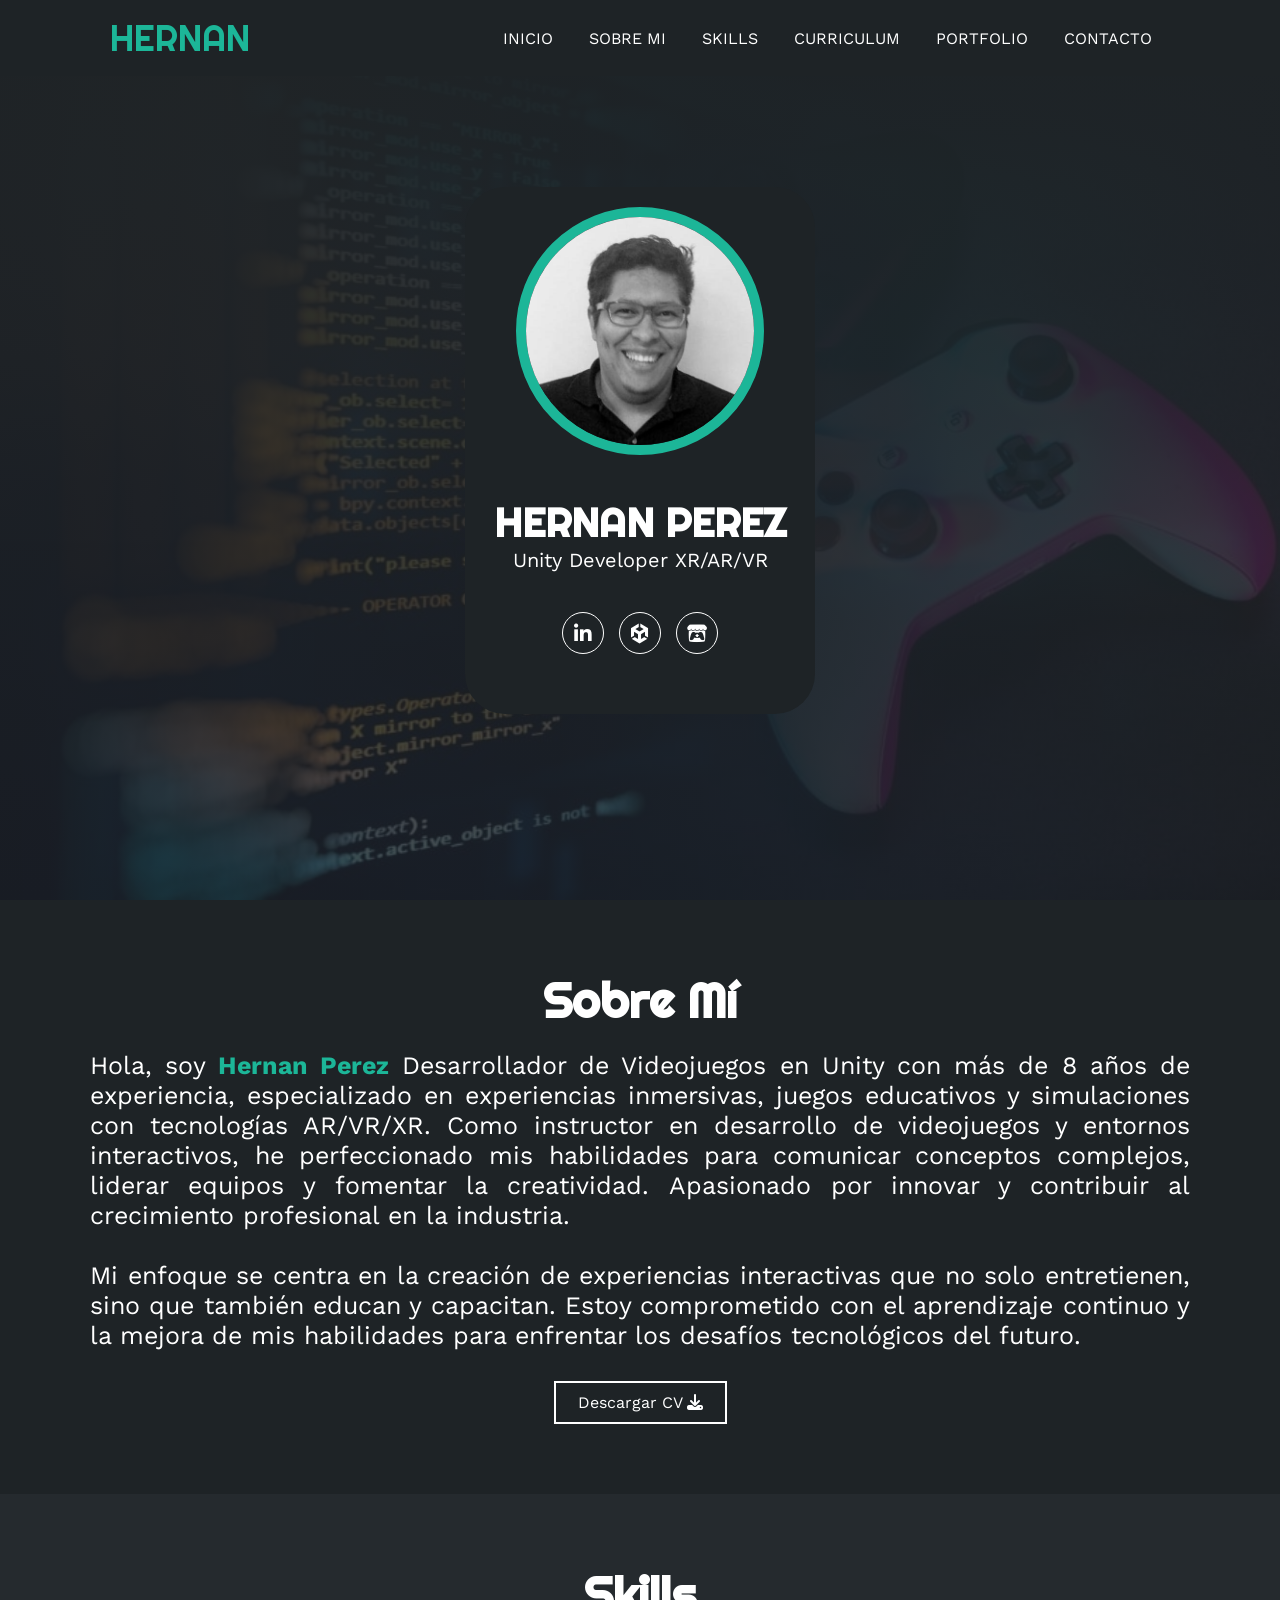
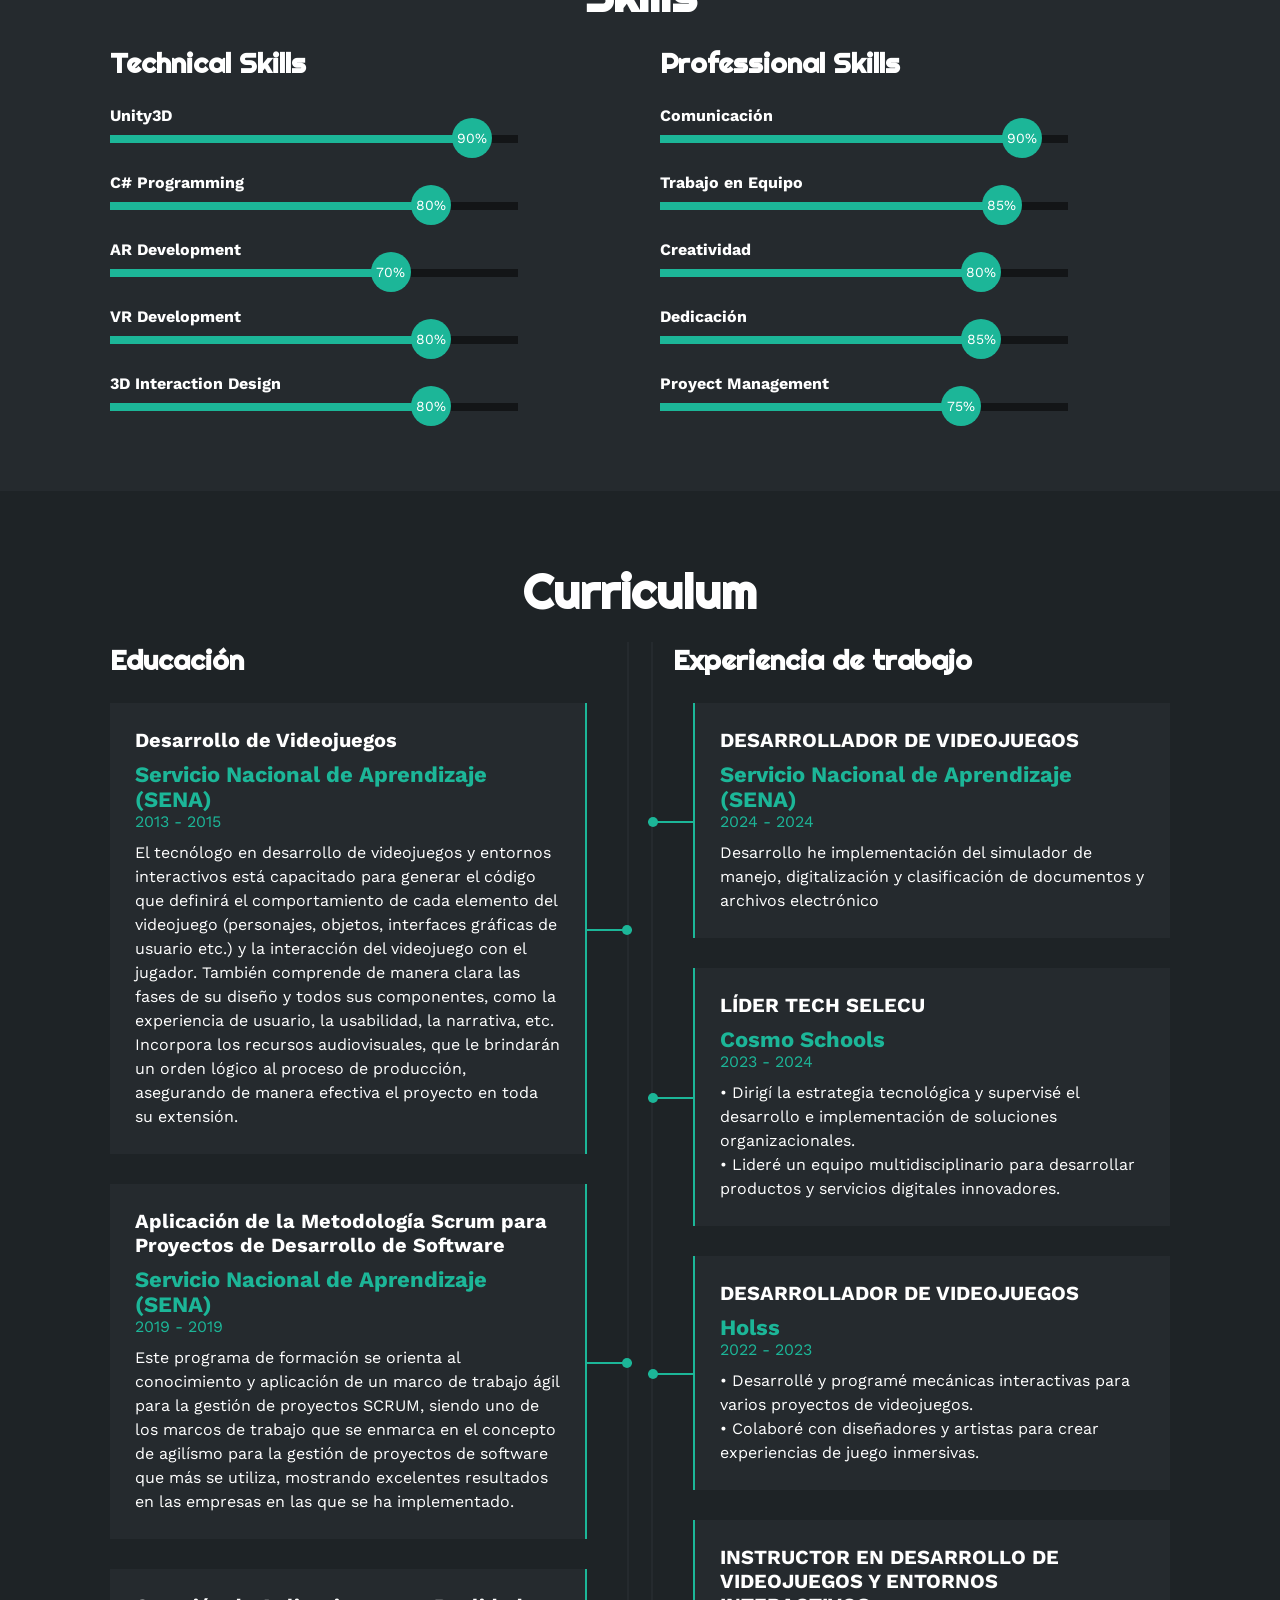
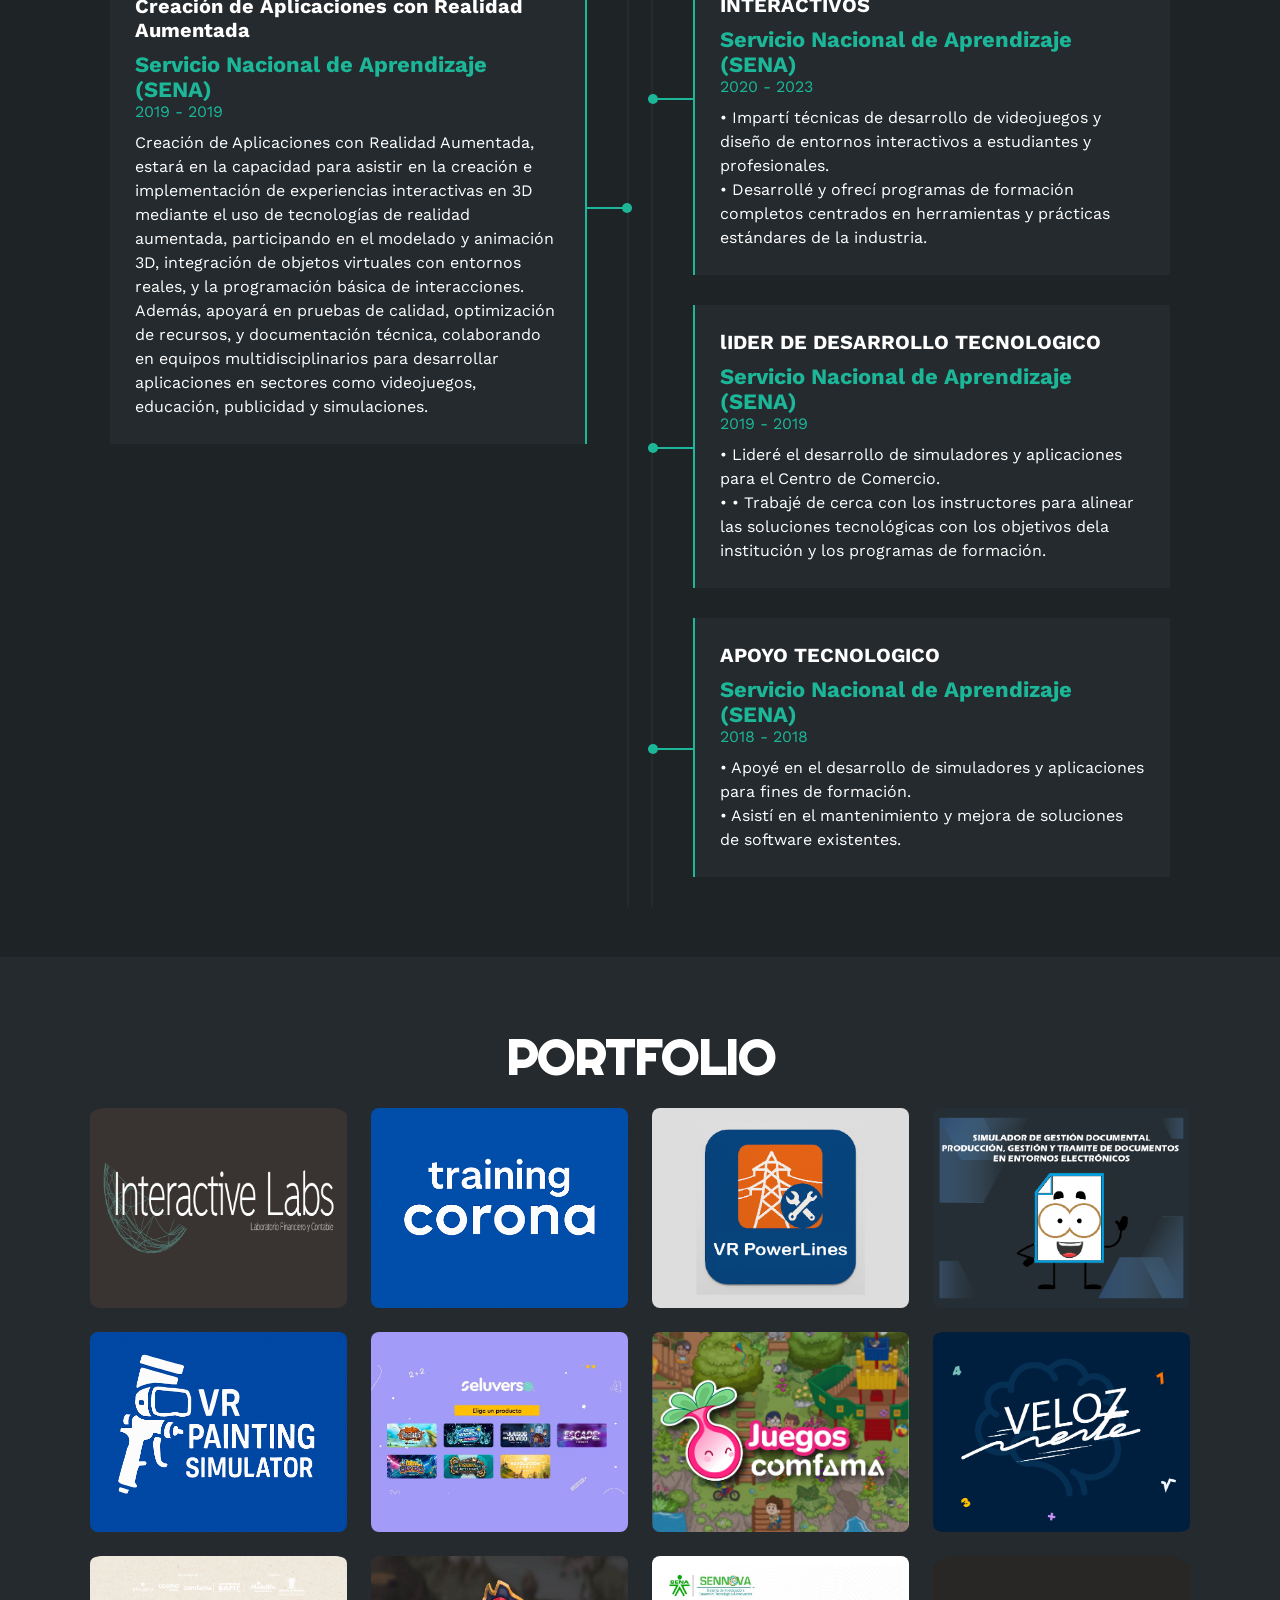
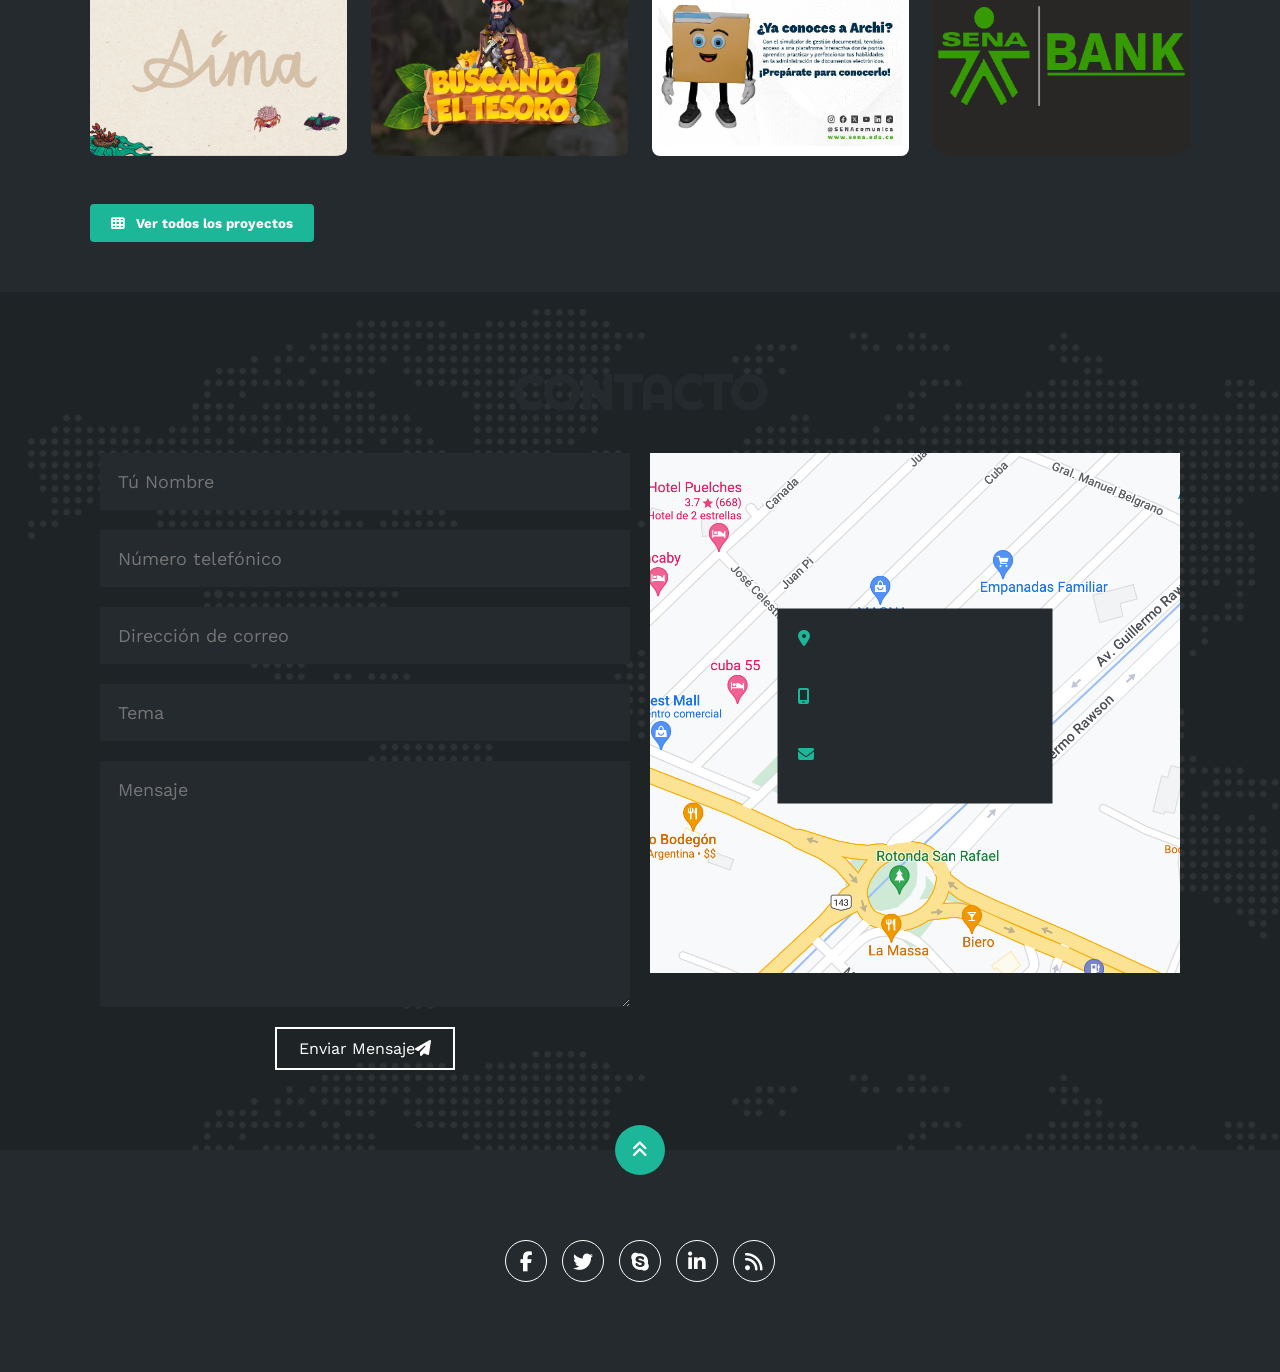
==== index.html @ 8133d901 "bacosena" ====
<!DOCTYPE html>
<html lang="es">
<head>
    <meta charset="UTF-8">
    <meta http-equiv="X-UA-Compatible" content="IE=edge">
    <meta name="viewport" content="width=device-width, initial-scale=1.0">
    <link rel="stylesheet" href="https://cdnjs.cloudflare.com/ajax/libs/font-awesome/6.1.2/css/all.min.css" integrity="sha512-1sCRPdkRXhBV2PBLUdRb4tMg1w2YPf37qatUFeS7zlBy7jJI8Lf4VHwWfZZfpXtYSLy85pkm9GaYVYMfw5BC1A==" crossorigin="anonymous" referrerpolicy="no-referrer" />
    <title>Portfolio</title>
    <link rel="stylesheet" href="estilo.css">
</head>
<body>
    <!-- MENU ENCABEZADO -->
    <div class="contenedor-header">
        <header>
            <div class="logo">
                <a href="#">HERNAN</a>
            </div>
            <nav id="nav">
                <ul>
                    <li><a href="#inicio" onclick="seleccionar()">INICIO</a></li>
                    <li><a href="#sobremi" onclick="seleccionar()">SOBRE MI</a></li>
                    <li><a href="#skills" onclick="seleccionar()">SKILLS</a></li>
                    <li><a href="#curriculum" onclick="seleccionar()">CURRICULUM</a></li>
                    <li><a href="#portfolio" onclick="seleccionar()">PORTFOLIO</a></li>
                    <li><a href="#contacto" onclick="seleccionar()">CONTACTO</a></li>
                </ul>
            </nav>
            <div class="nav-responsive" onclick="mostrarOcultarMenu()">
                <i class="fa-solid fa-bars"></i>
            </div>
        </header>
    </div>

    <!-- SECCION INICIO -->
    <section id="inicio" class="inicio">
        <div class="contenido-banner">
            <div class="contenedor-img">
                <img src="img/hp.jpg" alt="hp">
            </div>
            <h1>HERNAN PEREZ</h1>
            <h2>Unity Developer XR/AR/VR</h2>
            <div class="redes">
             <!--   <a href="#"><i class="fa-brands fa-facebook-f"></i></a>
                <a href="#"><i class="fa-brands fa-twitter"></i></a>-->
                <a href="https://www.linkedin.com/in/hernan-perez-h/" target="_blank"><i class="fa-brands fa-linkedin-in"></i></a>
                <a href="https://www.youtube.com/watch?v=erqCYScjVJA"><i class="fa-brands fa-unity"></i></a>
                <a href="https://hernanperez.itch.io/" target="_blank"><i class="fa-brands fa-itch-io"></i></a>
            </div>
        </div>
    </section>

    <!-- SECCION SOBRE MI -->
    <section id="sobremi" class="sobremi">
        <div class="contenido-seccion">
            <h2>Sobre Mí</h2>
            <p>Hola, soy <span>Hernan Perez</span> Desarrollador de Videojuegos en Unity con más de 8 años de experiencia, especializado en experiencias inmersivas, juegos educativos y simulaciones con tecnologías AR/VR/XR. Como instructor en desarrollo de videojuegos y entornos interactivos, he perfeccionado mis habilidades para comunicar conceptos complejos, liderar equipos y fomentar la creatividad. Apasionado por innovar y contribuir al crecimiento profesional en la industria.</p>
            <p>Mi enfoque se centra en la creación de experiencias interactivas que no solo entretienen, sino que también educan y capacitan. Estoy comprometido con el aprendizaje continuo y la mejora de mis habilidades para enfrentar los desafíos tecnológicos del futuro.</p>
            <a href="CV/CV Hernan Perez.pdf" download="CV_Hernan_Perez" style="text-decoration: none;">
                <button>
                    Descargar CV <i class="fa-solid fa-download"></i>
                    <span class="overlay"></span>
                </button>
            </a>
        </div>
    </section>

    <!-- SECCION SKILLS -->
    <section class="skills" id="skills">
        <div class="contenido-seccion">
            <h2>Skills</h2>
            <div class="fila">
                <!-- Technical Skill -->
                <div class="col">
                    <h3>Technical Skills</h3>
                    <div class="skill">
                        <span>Unity3D</span>
                        <div class="barra-skill">
                            <div class="progreso" style="width: 90%;">
                                <span>90%</span>
                            </div>
                        </div>
                    </div>
                    <div class="skill">
                        <span>C# Programming</span>
                        <div class="barra-skill">
                            <div class="progreso" style="width: 80%;">
                                <span>80%</span>
                            </div>
                        </div>
                    </div>
                    <div class="skill">
                        <span>AR Development</span>
                        <div class="barra-skill">
                            <div class="progreso" style="width: 70%;">
                                <span>70%</span>
                            </div>
                        </div>
                    </div>
                    <div class="skill">
                        <span>VR Development</span>
                        <div class="barra-skill">
                            <div class="progreso" style="width: 80%;">
                                <span>80%</span>
                            </div>
                        </div>
                    </div>
                    <div class="skill">
                        <span>3D Interaction Design</span>
                        <div class="barra-skill">
                            <div class="progreso" style="width: 80%;">
                                <span>80%</span>
                            </div>
                        </div>
                    </div>
                </div>
                <!-- Professional Skills -->
                <div class="col">
                    <h3>Professional Skills</h3>
                    <div class="skill">
                        <span>Comunicación</span>
                        <div class="barra-skill">
                            <div class="progreso"style="width: 90%;">
                                <span>90%</span>
                            </div>
                        </div>
                    </div>
                    <div class="skill">
                        <span>Trabajo en Equipo</span>
                        <div class="barra-skill">
                            <div class="progreso"style="width: 85%;">
                                <span>85%</span>
                            </div>
                        </div>
                    </div>
                    <div class="skill">
                        <span>Creatividad</span>
                        <div class="barra-skill">
                            <div class="progreso"style="width: 80%;">
                                <span>80%</span>
                            </div>
                        </div>
                    </div>
                    <div class="skill">
                        <span>Dedicación</span>
                        <div class="barra-skill">
                            <div class="progreso" style="width: 80%;">
                                <span>85%</span>
                            </div>
                        </div>
                    </div>
                    <div class="skill">
                        <span>Proyect Management</span>
                        <div class="barra-skill">
                            <div class="progreso" style="width: 75%;">
                                <span> 75%</span>
                            </div>
                        </div>
                    </div>
                </div>
            </div>
        </div>
    </section>

    <!-- SECCION CURRICULUM -->
    <section id="curriculum" class="curriculum">
        <div class="contenido-seccion">
            <h2>Curriculum</h2>
            <div class="fila">
                <div class="col izquierda">
                    <h3>Educación</h3>
                    <div class="item izq">
                        <h4>Desarrollo de Videojuegos</h4>
                        <span class="casa">Servicio Nacional de Aprendizaje (SENA)</span>
                        <span class="fecha">2013 - 2015</span>
                        <p>El tecnólogo en desarrollo de videojuegos y entornos interactivos está capacitado para
                            generar el código que definirá el comportamiento de cada elemento del videojuego
                            (personajes, objetos, interfaces gráficas de usuario etc.) y la interacción del videojuego con
                            el jugador. También comprende de manera clara las fases de su diseño y todos sus
                            componentes, como la experiencia de usuario, la usabilidad, la narrativa, etc. Incorpora los
                            recursos audiovisuales, que le brindarán un orden lógico al proceso de producción,
                            asegurando de manera efectiva el proyecto en toda su extensión.</p>
                        <div class="conectori">
                            <div class="circuloi"></div>
                        </div>
                    </div>
                    <div class="item izq">
                        <h4>Aplicación de la Metodología Scrum para Proyectos de Desarrollo de Software</h4>
                        <span class="casa">Servicio Nacional de Aprendizaje (SENA)</span>
                        <span class="fecha">2019 - 2019</span>
                        <p>Este programa de formación se orienta al conocimiento y aplicación de un marco de trabajo ágil
                            para la gestión de proyectos SCRUM, siendo uno de los marcos de trabajo que se enmarca en el
                            concepto de agilísmo para la gestión de proyectos de software que más se utiliza, mostrando
                            excelentes resultados en las empresas en las que se ha implementado.</p>
                        <div class="conectori">
                            <div class="circuloi"></div>
                        </div>
                    </div>
                    <div class="item izq">
                        <h4>Creación de Aplicaciones con Realidad Aumentada</h4>
                        <span class="casa">Servicio Nacional de Aprendizaje (SENA)</span>
                        <span class="fecha">2019 - 2019</span>
                        <p>Creación de Aplicaciones con Realidad Aumentada, estará en la capacidad para asistir en la creación e implementación de experiencias interactivas en 3D mediante el uso de tecnologías de realidad aumentada, participando en el modelado y animación 3D, integración de objetos virtuales con entornos reales, y la programación básica de interacciones. Además, apoyará en pruebas de calidad, optimización de recursos, y documentación técnica, colaborando en equipos multidisciplinarios para desarrollar aplicaciones en sectores como videojuegos, educación, publicidad y simulaciones.</p>
                        <div class="conectori">
                            <div class="circuloi"></div>
                        </div>
                    </div>
                </div>

                <div class="col derecha">
                    <h3>Experiencia de trabajo</h3>
                    <div class="item der">
                        <h4>DESARROLLADOR DE VIDEOJUEGOS</h4>   
                        <span class="casa">Servicio Nacional de Aprendizaje (SENA)</span>
                        <span class="fecha">2024 - 2024</span>
                        <p>Desarrollo he implementación del simulador de manejo, digitalización y clasificación de documentos y archivos electrónico</p>
                        <div class="conectord">
                            <div class="circulod"></div>
                        </div>
                    </div>
                    <div class="item der">
                        <h4>LÍDER TECH SELECU</h4>
                        <span class="casa">Cosmo Schools </span>
                        <span class="fecha">2023 - 2024</span>
                        <p>• Dirigí la estrategia tecnológica y supervisé el desarrollo e implementación de soluciones 
                            organizacionales. </p>
                            <p>  • Lideré un equipo multidisciplinario para desarrollar productos y servicios digitales 
                            innovadores.</p>
                        <div class="conectord">
                            <div class="circulod"></div>
                        </div>
                    </div>
                    <div class="item der">
                        <h4>DESARROLLADOR DE VIDEOJUEGOS</h4>
                        <span class="casa">Holss</span>
                        <span class="fecha">2022 - 2023</span>
                        <p>• Desarrollé y programé mecánicas interactivas para varios proyectos de videojuegos. </p>
                        <p>• Colaboré con diseñadores y artistas para crear experiencias de juego inmersivas.</p>
                        <div class="conectord">
                            <div class="circulod"></div>
                        </div>
                    </div>
                    <div class="item der">
                        <h4>INSTRUCTOR EN DESARROLLO DE VIDEOJUEGOS Y ENTORNOS INTERACTIVOS</h4>
                        <span class="casa">Servicio Nacional de Aprendizaje (SENA)</span>
                        <span class="fecha">2020 - 2023</span>
                        <p>• Impartí técnicas de desarrollo de videojuegos y diseño de entornos interactivos a 
                            estudiantes y profesionales. </p>
                        <p>• Desarrollé y ofrecí programas de formación completos centrados en herramientas y 
                            prácticas estándares de la industria. </p>
                        <div class="conectord">
                            <div class="circulod"></div>
                        </div>
                    </div>
                    
                    <div class="item der">
                        <h4>lIDER DE DESARROLLO TECNOLOGICO</h4>
                        <span class="casa">Servicio Nacional de Aprendizaje (SENA)</span>
                        <span class="fecha">2019 - 2019</span>
                        <p>• Lideré el desarrollo de simuladores y aplicaciones para el Centro de Comercio. </p>
                        <p>• • Trabajé de cerca con los instructores para alinear las soluciones tecnológicas con los 
                            objetivos dela institución y los programas de formación. </p>
                        <div class="conectord">
                            <div class="circulod"></div>
                        </div>
                    </div>
                    <div class="item der">
                        <h4>APOYO TECNOLOGICO</h4>
                        <span class="casa">Servicio Nacional de Aprendizaje (SENA)</span>
                        <span class="fecha">2018 - 2018</span>
                        <p>• Apoyé en el desarrollo de simuladores y aplicaciones para fines de formación. </p>
                        <p>• Asistí en el mantenimiento y mejora de soluciones de software existentes. </p>
                        <div class="conectord">
                            <div class="circulod"></div>
                        </div>
                    </div>
                </div>
            </div>
        </div>
    </section>

    <!--portafolio de imagenes en la primera ventana-->

    <!-- Sección Portfolio (versión resumida) -->
<section id="portfolio" class="portfolio">
    <div class="contenido-seccion">
        <h2>PORTFOLIO</h2>
        
        <!-- Proyectos destacados (muestra solo los principales) -->
        <div class="proyectos-resumen">
            <!-- Laboratorio financiero contable -->
            <div class="proyecto-miniatura">
                <img src="img/interactive.png" alt="Laboratorio financiero contable">
                <div class="info-miniatura">
                    <h3>Laboratorio financiero contable</h3>
                    <button class="btn-ver-detalles" data-proyecto="Laboratorio financiero contable">Ver detalles</button>
                </div>
            </div>
            
            <!-- proyecto-corona-training-->
            <div class="proyecto-miniatura">
                <img src="img/corona.png" alt="proyecto-corona-training">
                <div class="info-miniatura">
                    <h3>Corona Training</h3>
                    <button class="btn-ver-detalles" data-proyecto="proyecto-corona-training">Ver detalles</button>
                </div>
            </div>
             <!-- electrico -->
             <div class="proyecto-miniatura">
                <img src="img/electrico.png" alt="electrico">
                <div class="info-miniatura">
                    <h3>Mantenimiento de lineas de alta tensión</h3>
                    <button class="btn-ver-detalles" data-proyecto="electrico">Ver detalles</button>
                </div>
            </div>
             <!-- gestion-->
             <div class="proyecto-miniatura">
                <img src="img/archie-01.png" alt="gestion">
                <div class="info-miniatura">
                    <h3>Simulador Gestion de Archivos</h3>
                    <button class="btn-ver-detalles" data-proyecto="gestion">Ver detalles</button>
                </div>
            </div>
             <!-- pintura-->
             <div class="proyecto-miniatura">
                <img src="img/pintura.png" alt="pintura">
                <div class="info-miniatura">
                    <h3>VR Painting simulator</h3>
                    <button class="btn-ver-detalles" data-proyecto="pintura">Ver detalles</button>
                </div>
            </div>
             <!-- selecu -->
             <div class="proyecto-miniatura">
                <img src="img/seluverso3.jpg" alt="selecu">
                <div class="info-miniatura">
                    <h3>Seluverso</h3>
                    <button class="btn-ver-detalles" data-proyecto="selecu">Ver detalles</button>
                </div>
            </div>
             <!-- comfama-->
             <div class="proyecto-miniatura">
                <img src="img/comfama.jpg" alt="comfama">
                <div class="info-miniatura">
                    <h3>Juegos Comfama</h3>
                    <button class="btn-ver-detalles" data-proyecto="comfama">Ver detalles</button>
                </div>
            </div>
             <!-- veloz -->
             <div class="proyecto-miniatura">
                <img src="img/port_veloz.png" alt="veloz">
                <div class="info-miniatura">
                    <h3>VelozMente</h3>
                    <button class="btn-ver-detalles" data-proyecto="veloz">Ver detalles</button>
                </div>
            </div>
                 <!-- aima -->
            <div class="proyecto-miniatura">
                <img src="img/aima.png" alt="aima">
                <div class="info-miniatura">
                    <h3>Aima</h3>
                    <button class="btn-ver-detalles" data-proyecto="aima">Ver detalles</button>
                </div>
            </div>

                <!-- tesoro -->
                <div class="proyecto-miniatura">
                    <img src="img/tesoro.jpg" alt="tesoro">
                    <div class="info-miniatura">
                        <h3>Buscando el Tesoro</h3>
                        <button class="btn-ver-detalles" data-proyecto="tesoro">Ver detalles</button>
                    </div>
                </div>

                 <!-- Proyecto 11 -->
                 <div class="proyecto-miniatura">
                    <img src="img/archie2.jpg" alt="Proyecto 11">
                    <div class="info-miniatura">
                        <h3>Simulador de Espedientes y Archivos Electronicos</h3>
                        <button class="btn-ver-detalles" data-proyecto="proyecto11">Ver detalles</button>
                    </div>
                </div>

                 <!-- Proyecto 11 -->
                 <div class="proyecto-miniatura">
                    <img src="img/BANCO SENA-01-01.png" alt="Proyecto 11">
                    <div class="info-miniatura">
                        <h3>Producto Tecnopedagogico</h3>
                        <button class="btn-ver-detalles" data-proyecto="proyecto11">Ver detalles</button>
                    </div>
                </div>

         </div>
         <!-- Botón para ver todos -->
        <button id="btn-ver-todos" class="btn-destacado">
            <i class="fas fa-th"></i> Ver todos los proyectos
        </button>
    </div>

        
        
</section>
<!-- Sección oculta con todos los proyectos (aparece al hacer clic) -->
<section id="todos-proyectos" class="todos-proyectos" style="display: none;">
    <div class="contenido-seccion">
        <h2>TODOS MIS PROYECTOS</h2>
        <button id="btn-cerrar-proyectos" class="btn-cerrar">
            <i class="fas fa-times"></i> Cerrar
        </button>
        
        <!-- Contenedor de proyectos completos -->
        <div class="contenedor-proyectos-completos">
            <!-- Laboratorio financiero contable -->
            <div id="Laboratorio financiero contable" class="proyecto-destacado">
                <!-- ... Todo el contenido detallado de VelozMente ... -->
                <div class="proyecto-destacado">
                    <div class="contenedor-video-destacado">
                        <!-- Video en lugar de imagen -->
                        <video autoplay muted loop playsinline>
                            <source src="Videos/financiero.mp4" type="video/mp4">
                            <!-- Fallback por si el video no carga -->
                            <img src="img/interactive.png" alt="Laboratorio financiero contable">
                        </video>
                        <div class="overlay-destacado">
                            <div class="info-destacado">
                                <h3>Laboratorio financiero contable</h3>
                                <p>formación con énfasis en
                                    procesos BPO y KPO por medio
                                    de acciones en ambientes
                                    simulados.</p>
                            </div>
                            <!-- <a href="https://hernanperez.itch.io/velozmente" target="_blank" class="btn-destacado">
                                    <i class="fab fa-itch-io"></i> Jugar ahora
                                </a> 
                            </div> -->
                        </div> 
                    </div>
                    
                    <div class="descripcion-destacada">
                        <h3>Laboratorio financiero contable</h3>
                        <p class="tagline">formación con énfasis en
                            procesos BPO y KPO por medio
                            de acciones en ambientes
                            simulados.</p>
                        
                        <div class="caracteristicas-grid">
                            <div class="caracteristica-item">
                                <i class="fa-solid fa-brain"></i>
                                <h4>Ejercicio cognitivo</h4>
                                <p>Fortalecer la preparación de los
                                    aprendices brindándoles una experiencia que se
                                    acerca más a la realidad en el entorno empresarial.</p>
                            </div>
                            
                            <div class="caracteristica-item">
                                <i class="fa-solid fa-clock"></i>
                                <h4>Decide ahora</h4>
                                <p>Fomenta la toma de decisiones en un ambiente controlado que permita recreas las condiciones
                                    reales en el entorno empresarial.</p>
                            </div>
                            
                            <div class="caracteristica-item">
                                <i class="fa-solid fa-gamepad"></i>
                                <h4>Más que un juego</h4>
                                <p>Aprende a cumplir objetivos dentro de un entorno gamificado diseñado para educación.</p>
                            </div>
                            
                            <div class="caracteristica-item">
                                <i class="fa-solid fa-users"></i>
                                <h4>Individual o grupal</h4>
                                <p>Diseñado para disfrutarse solo o en grupo, perfecto para aulas o instructores.</p>
                            </div>
                        </div>
                        
                        <div class="tecnologias">
                            <span>Tecnologías:</span>
                            <span class="tech-tag">Unity</span>
                            <span class="tech-tag">C#</span>
                            <span class="tech-tag">UI/UX</span>
                            <span class="tech-tag">Game Design</span>
                        </div>
                    </div>
                </div>
            </div>
            
            <!-- proyecto-corona-training -->
            <div id="proyecto-corona-training" class="proyecto-destacado">
                <!-- ... Todo el contenido detallado de VelozMente ... -->
                <div class="proyecto-destacado">
                    <div class="contenedor-video-destacado">
                        <!-- Video en lugar de imagen -->
                        <video autoplay muted loop playsinline>
                            <source src="Videos/corona.mp4" type="video/mp4">
                            <!-- Fallback por si el video no carga -->
                            <img src="img/corona.png" alt="proyecto-corona-training">
                        </video>
                        <div class="overlay-destacado">
                            <div class="info-destacado">
                                <h3>Corona Training</h3>
                                <p>Entrenamiento de habilidades blandas y técnicas para el sector industrial en ambientes
                                    simulados. </p>
                            </div>
                            <!-- <a href="https://hernanperez.itch.io/velozmente" target="_blank" class="btn-destacado">
                                    <i class="fab fa-itch-io"></i> Jugar ahora
                                </a> 
                            </div> -->
                        </div> 
                    </div>
                    
                    <div class="descripcion-destacada">
                        <h3>Corona Training</h3>
                        <p class="tagline">Entrenamiento de habilidades blandas y técnicas para el sector industrial en ambientes
                            simulados.</p>
                        
                        <div class="caracteristicas-grid">
                            <div class="caracteristica-item">
                                <i class="fa-solid fa-brain"></i>
                                <h4>Ejercicio cognitivo</h4>
                                <p>Entrenamiento de habilidades blandas y técnicas para el sector industrial en ambientes
                                    simulados con toma de decisiones basados en casos reales.</p>
                            </div>
                            
                            <div class="caracteristica-item">
                                <i class="fa-solid fa-clock"></i>
                                <h4>Decide ahora</h4>
                                <p>Fomenta la toma de decisiones correctas en un ambiente industrial
                                    controlado que permita recrear las condiciones reales en el entorno empresarial.
                                </p>
                            </div>
                            
                            <div class="caracteristica-item">
                                <i class="fa-solid fa-gamepad"></i>
                                <h4>Más que un juego</h4>
                                <p>Aprende a cumplir objetivos dentro de un entorno gamificado diseñado para educación y entrenamiento.</p>
                            </div>
                            
                            <div class="caracteristica-item">
                                <i class="fa-solid fa-users"></i>
                                <h4>Individual o grupal</h4>
                                <p>Diseñado para disfrutarse solo o en compañia de instructores, perfecto para aulas de entrenamiento.</p>
                            </div>
                        </div>
                        
                        <div class="tecnologias">
                            <span>Tecnologías:</span>
                            <span class="tech-tag">Unity</span>
                            <span class="tech-tag">C#</span>
                            <span class="tech-tag">VR</span>
                            <span class="tech-tag">UI/UX</span>
                            <span class="tech-tag">Game Design</span>
                            <span class="tech-tag">Training</span>
                        </div>
                    </div>
                </div>
            </div>
            
             <!-- electrico -->
             <div id="electrico" class="proyecto-destacado">
                <!-- ... Todo el contenido detallado de VelozMente ... -->
                <div class="proyecto-destacado">
                    <div class="contenedor-video-destacado">
                        <!-- Video en lugar de imagen -->
                        <video autoplay muted loop playsinline>
                            <source src="Videos/electrico.mp4" type="video/mp4">
                            <!-- Fallback por si el video no carga -->
                            <img src="img/electrico.png" alt="electrico">
                        </video>
                        <div class="overlay-destacado">
                            <div class="info-destacado">
                                <h3>Corona Training</h3>
                                <p>Entrenamiento de habilidades blandas y técnicas para el sector industrial en ambientes
                                    simulados. </p>
                            </div>
                            <!-- <a href="https://hernanperez.itch.io/velozmente" target="_blank" class="btn-destacado">
                                    <i class="fab fa-itch-io"></i> Jugar ahora
                                </a> 
                            </div> -->
                        </div> 
                    </div>
                    
                    <div class="descripcion-destacada">
                        <h3>Corona Training</h3>
                        <p class="tagline">Entrenamiento de habilidades blandas y técnicas para el sector industrial en ambientes
                            simulados.</p>
                        
                        <div class="caracteristicas-grid">
                            <div class="caracteristica-item">
                                <i class="fa-solid fa-brain"></i>
                                <h4>Ejercicio cognitivo</h4>
                                <p>Entrenamiento de habilidades blandas y técnicas para el sector industrial en ambientes
                                    simulados con toma de decisiones basados en casos reales.</p>
                            </div>
                            
                            <div class="caracteristica-item">
                                <i class="fa-solid fa-clock"></i>
                                <h4>Decide ahora</h4>
                                <p>Fomenta la toma de decisiones correctas en un ambiente industrial
                                    controlado que permita recrear las condiciones reales en el entorno empresarial.
                                </p>
                            </div>
                            
                            <div class="caracteristica-item">
                                <i class="fa-solid fa-gamepad"></i>
                                <h4>Más que un juego</h4>
                                <p>Aprende a cumplir objetivos dentro de un entorno gamificado diseñado para educación y Entrenamiento industrial.</p>
                            </div>
                            
                            <div class="caracteristica-item">
                                <i class="fa-solid fa-users"></i>
                                <h4>Individual o grupal</h4>
                                <p>Diseñado para disfrutarse solo o en compañia de instructores, perfecto para aulas de entrenamiento.</p>
                            </div>
                        </div>
                        
                        <div class="tecnologias">
                            <span>Tecnologías:</span>
                            <span class="tech-tag">Unity</span>
                            <span class="tech-tag">C#</span>
                            <span class="tech-tag">VR</span>
                            <span class="tech-tag">UI/UX</span>
                            <span class="tech-tag">Game Design</span>
                            <span class="tech-tag">Training</span>
                        </div>
                    </div>
                </div>
            </div>

            <!-- gestion -->
            <div id="gestion" class="proyecto-destacado">
                <!-- ... Todo el contenido detallado de VelozMente ... -->
                <div class="proyecto-destacado">
                    <div class="contenedor-video-destacado">
                        <!-- Video en lugar de imagen -->
                        <video autoplay muted loop playsinline>
                            <source src="Videos/archie1.mp4" type="video/mp4">
                            <!-- Fallback por si el video no carga -->
                            <img src="img/archie-01.png" alt="gestion">
                        </video>
                        <div class="overlay-destacado">
                            <div class="info-destacado">
                                <h3>Simulador de Gestión Documental </h3>
                                <p>producción, gestión y tramite de documentos en entornos electrónicos </p>
                            </div>
                            <!-- <a href="https://hernanperez.itch.io/velozmente" target="_blank" class="btn-destacado">
                                    <i class="fab fa-itch-io"></i> Jugar ahora
                                </a> 
                            </div> -->
                        </div> 
                    </div>
                    
                    <div class="descripcion-destacada">
                        <h3>Simulador de Gestión Documental</h3>
                        <p class="tagline">Entrenamiento de habilidades blandas y técnicas para el sector industrial en ambientes
                            simulados.</p>
                        
                        <div class="caracteristicas-grid">
                            <div class="caracteristica-item">
                                <i class="fa-solid fa-brain"></i>
                                <h4>Ejercicio cognitivo</h4>
                                <p>aplicación para el entorno educativo mediante Simulador Interactivo
                                virtual, que permita a los aprendices estar inmersos en un entorno sociocultural virtual.
                                    </p>
                            </div>
                            
                            <div class="caracteristica-item">
                                <i class="fa-solid fa-clock"></i>
                                <h4>Decide ahora</h4>
                                <p>
                                   Disminuye la brecha entre la teoría académica y la práctica laboral ya que acerca al
                                    aprendiz a su futura realidad como trabajador. </p>
                            </div>
                            
                            <div class="caracteristica-item">
                                <i class="fa-solid fa-gamepad"></i>
                                <h4>Más que un juego</h4>
                                <p>Reduce riesgos y costos ya que el aprendiz mediante la practica en un simulador puede
                                    realizar actividades que de ejecutarse en la realidad ese error puede ser fatal o costoso
                                    para la empresa.</p>
                            </div>
                            
                            <div class="caracteristica-item">
                                <i class="fa-solid fa-users"></i>
                                <h4>Individual o grupal</h4>
                                <p>Diseñado para disfrutarse solo o en compañia de instructores, perfecto para aulas de entrenamiento.</p>
                            </div>
                        </div>
                        
                        <div class="tecnologias">
                            <span>Tecnologías:</span>
                            <span class="tech-tag">Unity</span>
                            <span class="tech-tag">C#</span>
                            <span class="tech-tag">UI/UX</span>
                            <span class="tech-tag">Game Design</span>
                            <span class="tech-tag">Educación</span>
                        </div>
                    </div>
                </div>
            </div>

             <!-- pintura-->
             <div id="pintura" class="proyecto-destacado">
                <!-- ... Todo el contenido detallado de VelozMente ... -->
                <div class="proyecto-destacado">
                    <div class="contenedor-video-destacado">
                        <!-- Video en lugar de imagen -->
                        <video autoplay muted loop playsinline>
                            <source src="Videos/pintura.mp4" type="video/mp4">
                            <!-- Fallback por si el video no carga -->
                            <img src="img/pintura.png" alt="pintura">
                        </video>
                        <div class="overlay-destacado">
                            <div class="info-destacado">
                                <h3>Simulador de Pintura Industrial </h3>
                                <p>Entrenamiento de habilidades blandas y técnicas para el sector industrial en ambientes
                                    simulados. </p>
                            </div>
                            <!-- <a href="https://hernanperez.itch.io/velozmente" target="_blank" class="btn-destacado">
                                    <i class="fab fa-itch-io"></i> Jugar ahora
                                </a> 
                            </div> -->
                        </div> 
                    </div>
                    
                    <div class="descripcion-destacada">
                        <h3>Simulador de Pintura Industrial</h3>
                        <p class="tagline">Entrenamiento de habilidades blandas y técnicas para el sector industrial en ambientes
                            simulados.</p>
                        
                        <div class="caracteristicas-grid">
                            <div class="caracteristica-item">
                                <i class="fa-solid fa-brain"></i>
                                <h4>Ejercicio cognitivo</h4>
                                <p>aplicación para el entorno industrial mediante Simulador Interactivo virtual, que permita a los estudiantes fortalecer sus habilidades en el área de pintura industrial.</p>
                                   
                            </div>
                            
                            <div class="caracteristica-item">
                                <i class="fa-solid fa-clock"></i>
                                <h4>Decide ahora</h4>
                                <p>
                                   Disminuye la brecha entre la teoría académica y la práctica laboral ya que acerca al
                                    aprendiz a su futura realidad como trabajador. </p>
                            </div>
                            
                            <div class="caracteristica-item">
                                <i class="fa-solid fa-gamepad"></i>
                                <h4>Más que un juego</h4>
                                <p>Reduce riesgos y costos ya que el aprendiz mediante la practica en un simulador puede
                                    realizar actividades que de ejecutarse en la realidad ese error puede ser fatal o costoso
                                    para la empresa.</p>
                            </div>
                            
                            <div class="caracteristica-item">
                                <i class="fa-solid fa-users"></i>
                                <h4>Individual o grupal</h4>
                                <p>Diseñado para disfrutarse solo o en compañia de instructores, perfecto para aulas de entrenamiento.</p>
                            </div>
                        </div>
                        
                        <div class="tecnologias">
                            <span>Tecnologías:</span>
                            <span class="tech-tag">Unity</span>
                            <span class="tech-tag">C#</span>
                            <span class="tech-tag">VR</span>
                            <span class="tech-tag">UI/UX</span>
                            <span class="tech-tag">Game Design</span>
                            <span class="tech-tag">Educación</span>
                            <span class="tech-tag">Training</span>

                        </div>
                    </div>
                </div>
            </div>

            <!-- selecu -->
            <div id="selecu" class="proyecto-destacado">
                <!-- ... Todo el contenido detallado de VelozMente ... -->
                <div class="proyecto-destacado">
                    <div class="contenedor-video-destacado">
                        <!-- Video en lugar de imagen -->
                        <video autoplay muted loop playsinline>
                            <source src="Videos/seluverso.mp4" type="video/mp4">
                            <!-- Fallback por si el video no carga -->
                            <img src="img/seluverso3.jpg" alt="selecu">
                        </video>
                        <div class="overlay-destacado">
                            <div class="info-destacado">
                                <h3>Seluverso </h3>
                                <p>sistema de consolidación del aprendizaje en el que los datos cumplen un rol esencial para evidenciar el progreso en el aprendizaje de los usuarios y así se puedan tomar decisiones que ayuden a fortalecerlo. </p>
                            </div>
                            <!-- <a href="https://hernanperez.itch.io/velozmente" target="_blank" class="btn-destacado">
                                    <i class="fab fa-itch-io"></i> Jugar ahora
                                </a> 
                            </div> -->
                        </div> 
                    </div>
                    
                    <div class="descripcion-destacada">
                        <h3>Seluverso</h3>
                        <p class="tagline">sistema de consolidación del aprendizaje en el que los datos cumplen un rol esencial para evidenciar el progreso en el aprendizaje de los usuarios y así se puedan tomar decisiones que ayuden a fortalecerlo.</p>
                        
                        <div class="caracteristicas-grid">
                            <div class="caracteristica-item">
                                <i class="fa-solid fa-brain"></i>
                                <h4>Ejercicio cognitivo</h4>
                                <p>Reta la agilidad mental para resolver retos matemáticos y de comprensión lectora.</p>
                                   
                            </div>
                            
                            <div class="caracteristica-item">
                                <i class="fa-solid fa-clock"></i>
                                <h4>Decide ahora</h4>
                                <p>
                                    Fomenta la toma de decisiones y analisis en un ambiente de recompensa y gamificación. </p>
                            </div>
                            
                            <div class="caracteristica-item">
                                <i class="fa-solid fa-gamepad"></i>
                                <h4>Más que un juego</h4>
                                <p>Favorece las habilidades mentales necesarias para ámbitos escolares y cotidianos.</p>
                            </div>
                            
                            <div class="caracteristica-item">
                                <i class="fa-solid fa-users"></i>
                                <h4>Individual o grupal</h4>
                                <p>Diseñado para disfrutarse solo o en compañia, perfecto para aulas.</p>
                            </div>
                        </div>
                        
                        <div class="tecnologias">
                            <span>Tecnologías:</span>
                            <span class="tech-tag">Unity</span>
                            <span class="tech-tag">C#</span>
                            <span class="tech-tag">UI/UX</span>
                            <span class="tech-tag">Game Design</span>
                            <span class="tech-tag">Educación</span>
                          
                            
                        </div>
                    </div>
                </div>
            </div>


              <!-- comfama-->
              <div id="comfama" class="proyecto-destacado">
                <!-- ... Todo el contenido detallado de VelozMente ... -->
                <div class="proyecto-destacado">
                    <div class="contenedor-video-destacado">
                        <!-- Video en lugar de imagen -->
                        <video autoplay muted loop playsinline>
                            <source src="Videos/prueba.mp4" type="video/mp4">
                            <!-- Fallback por si el video no carga -->
                            <img src="img/comfama.jpg" alt="comfama">
                        </video>
                        <div class="overlay-destacado">
                            <div class="info-destacado">
                                <h3>Juegos Comfama </h3>
                                <p>juego point and clic que te llevará a una inolvidable narrativa épica, mientras descubres y aprendes los hábitos de vida saludable creados por Comfama, los cuales pueden mejorar significativamente tu cotidianidad. </p>
                            </div>
                            <!-- <a href="https://hernanperez.itch.io/velozmente" target="_blank" class="btn-destacado">
                                    <i class="fab fa-itch-io"></i> Jugar ahora
                                </a> 
                            </div> -->
                        </div> 
                    </div>
                    
                    <div class="descripcion-destacada">
                        <h3>Juegos Comfama</h3>
                        <p class="tagline">juego point and clic que te llevará a una inolvidable narrativa épica, mientras descubres y aprendes los hábitos de vida saludable creados por Comfama, los cuales pueden mejorar significativamente tu cotidianidad.</p>
                        
                        <div class="caracteristicas-grid">
                            <div class="caracteristica-item">
                                <i class="fa-solid fa-brain"></i>
                                <h4>Ejercicio cognitivo</h4>
                                <p>Reta la agilidad mental para resolver retos de atencion al detalles.</p>
                                   
                            </div>
                            
                            <div class="caracteristica-item">
                                <i class="fa-solid fa-clock"></i>
                                <h4>Decide ahora</h4>
                                <p>
                                    Fomenta la emocionante búsqueda de tesoros ocultos en un ambiente de recompensa y gamificación. </p>
                            </div>
                            
                            <div class="caracteristica-item">
                                <i class="fa-solid fa-gamepad"></i>
                                <h4>Más que un juego</h4>
                                <p>Generar una opción de entretenimiento y aprendizaje en un contexto de ocio consciente.</p>
                            </div>
                            
                            <div class="caracteristica-item">
                                <i class="fa-solid fa-users"></i>
                                <h4>Individual o grupal</h4>
                                <p>Diseñado para disfrutarse solo o en compañia, perfecto para aprender los hábitos de vida saludable creados por Comfama.</p>
                            </div>
                        </div>
                        
                        <div class="tecnologias">
                            <span>Tecnologías:</span>
                            <span class="tech-tag">Unity</span>
                            <span class="tech-tag">C#</span>
                            <span class="tech-tag">UI/UX</span>
                            <span class="tech-tag">Movil</span>
                            <span class="tech-tag">Game Design</span>
                            <span class="tech-tag">Educación</span>
                          
                            
                        </div>
                    </div>
                </div>


               
           
        </div>
         <!-- veloz-->
         <div id="veloz" class="proyecto-destacado">
            <!-- ... Todo el contenido detallado de VelozMente ... -->
            <div class="proyecto-destacado">
                <div class="contenedor-video-destacado">
                    <!-- Video en lugar de imagen -->
                    <video autoplay muted loop playsinline>
                        <source src="Videos/veloz.mp4" type="video/mp4">
                        <!-- Fallback por si el video no carga -->
                        <img src="img/port_veloz.png" alt="veloz">
                    </video>
                    <div class="overlay-destacado">
                        <div class="info-destacado">
                            <h3>VelozMente</h3>
                            <p> El desafío de resolver rápidamente las operaciones matemáticas y los retos de comprensión lectora para derrotar a un alienígena, un dragón o un kraken, pondrán a prueba las habilidades de todos los participantes.</p>
                        </div>
                        <!-- <a href="https://hernanperez.itch.io/velozmente" target="_blank" class="btn-destacado">
                                <i class="fab fa-itch-io"></i> Jugar ahora
                            </a> 
                        </div> -->
                    </div> 
                </div>
                
                <div class="descripcion-destacada">
                    <h3>VelozMente</h3>
                    <p class="tagline"> El desafío de resolver rápidamente las operaciones matemáticas y los retos de comprensión lectora para derrotar a un alienígena, un dragón o un kraken, pondrán a prueba las habilidades de todos los participantes.</p>
                    
                    <div class="caracteristicas-grid">
                        <div class="caracteristica-item">
                            <i class="fa-solid fa-brain"></i>
                            <h4>Ejercicio cognitivo</h4>
                            <p>Reta la agilidad mental para resolver retos matemáticos y de comprensión lectora.</p>
                               
                        </div>
                        
                        <div class="caracteristica-item">
                            <i class="fa-solid fa-clock"></i>
                            <h4>Decide ahora</h4>
                            <p>
                                Fomenta la toma de decisiones rápida en un ambiente de recompensa y gamificación. </p>
                        </div>
                        
                        <div class="caracteristica-item">
                            <i class="fa-solid fa-gamepad"></i>
                            <h4>Más que un juego</h4>
                            <p>Fortalece el sentido de lateralidad, fundamentales en los primeros años de desarrollo.</p>
                        </div>
                        
                        <div class="caracteristica-item">
                            <i class="fa-solid fa-users"></i>
                            <h4>Individual o grupal</h4>
                            <p>Diseñado para disfrutarse solo o en compañia.</p>
                        </div>
                    </div>
                    
                    <div class="tecnologias">
                        <span>Tecnologías:</span>
                        <span class="tech-tag">Unity</span>
                        <span class="tech-tag">C#</span>
                        <span class="tech-tag">UI/UX</span>
                       
                        <span class="tech-tag">Game Design</span>
                        <span class="tech-tag">Educación</span>
                      
                        
                    </div>
                </div>
            </div>
        </div>
         <!-- aima-->
         <div id="aima" class="proyecto-destacado">
            <!-- ... Todo el contenido detallado de VelozMente ... -->
            <div class="proyecto-destacado">
                <div class="contenedor-video-destacado">
                    <!-- Video en lugar de imagen -->
                    <video autoplay muted loop playsinline>
                        <source src="Videos/aima.mp4" type="video/mp4">
                        <!-- Fallback por si el video no carga -->
                        <img src="img/aima.png" alt="aima">
                    </video>
                    <div class="overlay-destacado">
                        <div class="info-destacado">
                            <h3>Aima</h3>
                            <p> producto en colaboración con estudiantes de la Universidad EAFIT para narrar la historia de una humanidad desolada.</p>
                        </div>
                        <!-- <a href="https://hernanperez.itch.io/velozmente" target="_blank" class="btn-destacado">
                                <i class="fab fa-itch-io"></i> Jugar ahora
                            </a> 
                        </div> -->
                    </div> 
                </div>
                
                <div class="descripcion-destacada">
                    <h3>Aima</h3>
                    <p class="tagline"> producto en colaboración con estudiantes de la Universidad EAFIT para narrar la historia de una humanidad desolada.</p>
                    
                    <div class="caracteristicas-grid">
                        <div class="caracteristica-item">
                            <i class="fa-solid fa-brain"></i>
                            <h4>Ejercicio cognitivo</h4>
                            <p>Reta la agilidad mental para resolver retos matemáticos, de atencion al detalle y de comprensión lectora.</p>
                               
                        </div>
                        
                        <div class="caracteristica-item">
                            <i class="fa-solid fa-clock"></i>
                            <h4>Decide ahora</h4>
                            <p>
                                Fomenta la toma de decisiones rápida en un ambiente de recompensa y gamificación. </p>
                        </div>
                        
                        <div class="caracteristica-item">
                            <i class="fa-solid fa-gamepad"></i>
                            <h4>Más que un juego</h4>
                            <p>Con este espacio demostramos que aprender sobre cualquier temática no tiene por qué ser aburrido.</p>
                        </div>
                        
                        <div class="caracteristica-item">
                            <i class="fa-solid fa-users"></i>
                            <h4>Individual o grupal</h4>
                            <p>Diseñado para disfrutarse solo o en compañia.</p>
                        </div>
                    </div>
                    
                    <div class="tecnologias">
                        <span>Tecnologías:</span>
                        <span class="tech-tag">Unity</span>
                        <span class="tech-tag">C#</span>
                        <span class="tech-tag">UI/UX</span>
                        <span class="tech-tag">narrativa</span>
                        <span class="tech-tag">Game Design</span>
                        <span class="tech-tag">Educación</span>
                      
                        
                    </div>
                </div>
            </div>
        </div>
        <!-- tesoro-->
        <div id="tesoro" class="proyecto-destacado">
            <!-- ... Todo el contenido detallado de VelozMente ... -->
            <div class="proyecto-destacado">
                <div class="contenedor-video-destacado">
                    <!-- Video en lugar de imagen -->
                    <video autoplay muted loop playsinline>
                        <source src="Videos/tesoro.mp4" type="video/mp4">
                        <!-- Fallback por si el video no carga -->
                        <img src="img/aima.png" alt="tesoro">
                    </video>
                    <div class="overlay-destacado">
                        <div class="info-destacado">
                            <h3>Buscando el Tesoro</h3>
                            <p> Un maravilloso viaje por las islas del conocimiento.</p>
                        </div>
                        <!-- <a href="https://hernanperez.itch.io/velozmente" target="_blank" class="btn-destacado">
                                <i class="fab fa-itch-io"></i> Jugar ahora
                            </a> 
                        </div> -->
                    </div> 
                </div>
                
                <div class="descripcion-destacada">
                    <h3>Buscando el Tesoro</h3>
                    <p class="tagline"> Un maravilloso viaje por las islas del conocimiento.</p>
                    
                    <div class="caracteristicas-grid">
                        <div class="caracteristica-item">
                            <i class="fa-solid fa-brain"></i>
                            <h4>Ejercicio cognitivo</h4>
                            <p>propone un sistema innovador de evaluación en el que se eliminan los métodos tradicionales de consolidación del aprendizaje y da paso a una experiencia motivadora y dinámica de medición.</p>
                               
                        </div>
                        
                        <div class="caracteristica-item">
                            <i class="fa-solid fa-clock"></i>
                            <h4>Decide ahora</h4>
                            <p>
                                pone a prueba lo aprendido por los estudiantes en las clases de matemáticas, lenguaje, ciencias naturales, competencias ciudadanas e inglés. </p>
                        </div>
                        
                        <div class="caracteristica-item">
                            <i class="fa-solid fa-gamepad"></i>
                            <h4>Más que un juego</h4>
                            <p> propone un sistema innovador de evaluación en el que se eliminan los métodos tradicionales de consolidación del aprendizaje y da paso a una experiencia motivadora y dinámica de medición.</p>
                        </div>
                        
                        <div class="caracteristica-item">
                            <i class="fa-solid fa-users"></i>
                            <h4>Individual o grupal</h4>
                            <p>Diseñado para evaluar conocimientos previos.</p>
                        </div>
                    </div>
                    
                    <div class="tecnologias">
                        <span>Tecnologías:</span>
                        <span class="tech-tag">Unity</span>
                        <span class="tech-tag">C#</span>
                        <span class="tech-tag">UI/UX</span>
                        <span class="tech-tag">narrativa</span>
                        <span class="tech-tag">Game Design</span>
                        <span class="tech-tag">Educación</span>
                      
                        
                    </div>
                </div>
            </div>
        </div>
          </div>    

        
    </div>
</section>

           
        </div>
    </section>

    <!-- SECCION CONTACTO -->
    <section id="contacto" class="contacto">
        <div class="contenido-seccion">
            <h2>CONTACTO</h2>
            <div class="fila">
                <!-- Formulario -->
                <div class="col">
                    <input type="text" placeholder="Tú Nombre">
                    <input type="text" placeholder="Número telefónico">
                    <input type="text" placeholder="Dirección de correo">
                    <input type="text" placeholder="Tema">
                    <textarea name="" id="" cols="30" rows="10" placeholder="Mensaje"></textarea>
                    <button>
                        Enviar Mensaje<i class="fa-solid fa-paper-plane"></i>
                        <span class="overlay"></span>
                    </button>
                </div>
                <!-- Mapa -->
                <div class="col">
                    <img src="img/ubicacion.png" alt="">
                    <div class="info">
                        <ul>
                            <li>
                                <i class="fa-solid fa-location-dot"></i>
                                Nicaragua 159, San Rafael Mza
                            </li>
                            <li>
                                <i class="fa-solid fa-mobile-screen"></i>
                                Llamanos: 2384 - 4343443 
                            </li>
                            <li>
                                <i class="fa-solid fa-envelope"></i>
                                Email: cw@example.com
                            </li>
                        </ul>
                    </div>
                </div>
            </div>
        </div>
    </section>

    <!-- footer -->
    <footer>
        <a href="#inicio" class="arriba">
            <i class="fa-solid fa-angles-up"></i>
        </a>
        <div class="redes">
            <a href="#"><i class="fa-brands fa-facebook-f"></i></a>
            <a href="#"><i class="fa-brands fa-twitter"></i></a>
            <a href="#"><i class="fa-brands fa-skype"></i></a>
            <a href="#"><i class="fa-brands fa-linkedin-in"></i></a>
            <a href="#"><i class="fa-solid fa-rss"></i></a>
        </div>
    </footer>

    <script src="script.js"></script>
</body>
</html>
---- estilo.css ----
@import url('https://fonts.googleapis.com/css2?family=Righteous&family=Work+Sans:wght@100;300;400;600;800&display=swap');
*{
    box-sizing: border-box;
    font-family: 'Work Sans';
    margin: 0;
    padding: 0;
}
html{
    /* me permite deslizar cuando hago clic en los links del menu */
    scroll-behavior: smooth;
}
/* MENU */
.contenedor-header{
    background: #1e2326;
    position: fixed;
    width: 100%;
    top: 0;
    left: 0;
    z-index: 99;
}
.contenedor-header header{
    max-width: 1100px;
    margin: auto;
    display: flex;
    justify-content: space-between;
    align-items: center;
    padding: 15px 20px;
}
.contenedor-header header .logo a{
    font-family: 'Righteous';
    font-size: 36px;
    color: #1CB698;
    text-decoration: none;
}
.contenedor-header header ul{
    display: flex;
    list-style: none;
}
.contenedor-header header nav ul li a{
    text-align: none;
    color: #fff;
    margin: 0 15px;
    padding: 3px;
    transition: .5s;
    text-decoration: none;
}
.contenedor-header header nav ul li a:hover{
    color: #1CB698;
}
.nav-responsive{
    background-color: #1CB698;
    color:#fff;
    padding: 5px 10px;
    border-radius: 5px;
    cursor: pointer;
    display: none;
}
/* SECCION I N I C I O */
.inicio{
    background: linear-gradient(to top, rgba(30,35,38,.8), rgba(30,35,38,1)),
    url(img/fondo.jpg);
    background-size: cover;
    height: 100vh;
    color: #fff;
    display: flex;
    align-items: center;
}
.inicio .contenido-banner{
    padding: 20px;
    background-color: #1e2326;
    max-width: 350px;
    margin: auto;
    text-align: center;
    border-radius: 40px;
}
.inicio .contenido-banner img{
    margin-top: 40px;
    border: 10px solid #1CB698;
    display: block;
    width: 80%;
    margin: auto;
    border-radius: 100%;
}
.inicio .contenido-banner h1{
    margin-top: 42px;
    font-size: 40px;
    font-family: 'Righteous';
}
.inicio .contenido-banner h2{
    font-size: 20px;
    font-weight: normal;
}
.inicio .contenido-banner .redes a{
    color: #fff;
    display: inline-block;
    text-decoration: none;
    border: 1px solid #fff;
    border-radius: 100%;
    width: 42px;
    height: 42px;
    line-height: 42px;
    margin: 40px 5px;
    font-size: 20px;
    transition: .3s;
}
.inicio .contenido-banner .redes a:hover{
    background-color: #1CB698;
}
.sobremi{
    background-color: #1e2326;
    color: #fff;
    padding: 50px 20px;
}
.sobremi .contenido-seccion{
    max-width: 1100px;
    margin: auto;
}
.sobremi h2{
    font-size: 48px;
    font-family: 'Righteous';
    text-align: center;
    padding: 20px 0;

}
.sobremi .contenido-seccion p{
    font-size: 25px;
    text-align: justify;
    line-height: 30px;
    margin-bottom: 30px;
}
.sobremi .contenido-seccion p span{
    color: #1CB698;
    font-weight: bold;
}
.sobremi .fila{
    display: flex;
}
.sobremi .fila .col
{
    width: 50%;
}
.sobremi .fila .col h3{
    font-size: 318px;
    font-family: 'Righteous';
    margin-bottom: 25px;
}
.sobremi .fila .col ul{
    list-style: none;
}
.sobremi .fila .col ul li{
    margin: 12px 0;
}
.sobremi .fila .col ul li strong{
    display: inline-block;
    color: #1CB698;
    width: 130px;
}
.sobremi .fila .col ul li span{
    background-color: #1CB698;
    padding: 3px;
    font-weight: bold;
    border-radius: 5px;
}
.sobremi .fila .col .contenedor-intereses{
    display: flex;
    flex-wrap: wrap;
}
.sobremi .fila .col .contenedor-intereses .interes{
    width: 100px;
    height: 100px;
    background-color: #252A2E;
    border-radius: 10px;
    margin: 0 15px 15px 0;
    display: flex;
    flex-direction: column;
    align-items: center;
    justify-content: center;
    transition: .3s;
}.sobremi .fila .col .contenedor-intereses .interes:hover{
    background-color: #1CB698;
}
.sobremi .fila .col .contenedor-intereses .interes i{
    font-size: 30px;
    margin-bottom: 10px;
}
.sobremi button{
    cursor: pointer;
    background-color: transparent;
    border: 2px solid #fff;
    width: fit-content;
    display: block;
    margin: 20px auto;
    padding: 10px 22px;
    font-size: 16px;
    color: #fff;
    position: relative;
    z-index: 10;
}
.sobremi button .overlay{
    position: absolute;
    top: 0;
    left: 0;
    width: 0;
    height: 100%;
    background-color: #1CB698;
    z-index: -1;
    transition: 1s;
}
.sobremi button:hover .overlay{
    width: 100%;
}
/* SECCION S K I L L S */
.skills{
    background-color: #252A2E;
    color: #fff;
    padding: 50px 20px;
}
.skills .contenido-seccion{
    max-width: 1100px;
    margin: auto;
}
.skills h2{
    font-size: 48px;
    font-family: 'Righteous';
    text-align: center;
    padding: 20px 0;

}
.skills .fila{
    display: flex;
}
.skills .fila .col{
    width: 50%;
    padding: 0 20px;
}
.skills .fila .col h3{
    font-size: 28px;
    font-family: 'Righteous';
    margin-bottom: 25px;
}
.skills .skill > span{
    font-weight: bold;
    display: block;
    margin-bottom: 10px;
}
.skills .skill .barra-skill{
    height: 8px;
    width: 80%;
    background-color: #131517;
    position: relative;
    margin-bottom: 30px;
}
.skills .skill .progreso{
    background-color: #1CB698;
    position: absolute;
    top: 0;
    left: 0;
    height: 8px;
}
.skills .skill .barra-skill span{
    position: absolute;
    height: 40px;
    width: 40px;
    background-color: #1CB698;
    border-radius: 50px;
    line-height: 40px;
    text-align: center;
    top: -17px;
    right: -15px;
    font-size: 14px;
}
/* Estas clases se agregaran dinamicamente mediante javascript */
.skills .skill .javascript{
    width: 0%;
    animation: 2s javascript forwards;
}
@keyframes javascript {
    0%{width: 0%;}
    100%{width: 75%;}
}

.skills .skill .htmlcss{
    width: 0%;
    animation: 2s htmlcss forwards;
}
@keyframes htmlcss {
    0%{width: 0%;}
    100%{width: 89%;}
}

.skills .skill .photoshop{
    width: 0%;
    animation: 2s photoshop forwards;
}
@keyframes photoshop {
    0%{width: 0%;}
    100%{width: 95%;}
}

.skills .skill .wordpress{
    width: 0%;
    animation: 2s wordpress forwards;
}
@keyframes wordpress {
    0%{width: 0%;}
    100%{width: 81%;}
}

.skills .skill .drupal{
    width: 0%;
    animation: 2s drupal forwards;
}
@keyframes drupal {
    0%{width: 0%;}
    100%{width: 55%;}
}

.skills .skill .comunicacion{
    width: 0%;
    animation: 2s comunicacion forwards;
}
@keyframes comunicacion {
    0%{width: 0%;}
    100%{width: 80%;}
}

.skills .skill .trabajo{
    width: 0%;
    animation: 2s trabajo forwards;
}
@keyframes trabajo {
    0%{width: 0%;}
    100%{width: 70%;}
}

.skills .skill .creatividad{
    width: 0%;
    animation: 2s creatividad forwards;
}
@keyframes creatividad {
    0%{width: 0%;}
    100%{width: 99%;}
}

.skills .skill .dedicacion{
    width: 0%;
    animation: 2s dedicacion forwards;
}
@keyframes dedicacion {
    0%{width: 0%;}
    100%{width: 65%;}
}

.skills .skill .proyect{
    width: 0%;
    animation: 2s proyect forwards;
}
@keyframes proyect {
    0%{width: 0%;}
    100%{width: 94%;}
}
/* SECCION CURRICULUM */
.curriculum{
    background-color: #1e2326;
    color: #fff;
    padding: 50px 20px;
}
.curriculum .contenido-seccion{
    max-width: 1100px;
    margin: auto;
}
.curriculum h2{
    font-size: 48px;
    font-family: 'Righteous';
    text-align: center;
    padding: 20px 0;

}
.curriculum .fila{
    display: flex;
    justify-content: space-between;
}
.curriculum .fila .col{
    width: 49%;
    padding: 0 20px;
}
.curriculum .fila .col h3{
    font-size: 28px;
    font-family: 'Righteous';
    margin-bottom: 25px;
}
.curriculum .fila .izquierda{
    border-right: 2px solid #252A2E;
}
.curriculum .fila .derecha{
    border-left: 2px solid #252A2E;
}
.curriculum .fila .item{
    padding: 25px;
    margin-bottom: 30px;
    background-color: #252A2E;
    position: relative;
}
.curriculum .fila .item h4{
    font-size: 20px;
    margin-bottom: 10px;
}
.curriculum .fila .item .casa{
    color: #1CB698;
    font-size: 22px;
    font-weight: bold;
    display: block;
}
.curriculum .fila .item .fecha{
    display: block;
    color: #1CB698;
    margin-bottom: 10px;
}
.curriculum .fila .item p{
    line-height: 24px;
}
.curriculum .fila .izq{
    border-right: 2px solid #1CB698;
    margin-right: 20px;
}
.curriculum .fila .der{
    border-left: 2px solid #1CB698;
    margin-left: 20px;
}
.curriculum .fila .item .conectori{
    height: 2px;
    background-color: #1CB698;
    width: 47px;
    position: absolute;
    top: 50%;
    right: -47px;
    z-index: 5;
}
.curriculum .fila .item .conectori .circuloi{
    display: block;
    height: 10px;
    width: 10px;
    border-radius: 50%;
    background-color: #1CB698;
    float: right;
    position: relative;
    bottom: 4px;
}
.curriculum .fila .item .conectord{
    height: 2px;
    background-color: #1CB698;
    width: 47px;
    position: absolute;
    top: 50%;
    left: -47px;
    z-index: 5;
}
.curriculum .fila .item .conectord .circulod{
    display: block;
    height: 10px;
    width: 10px;
    border-radius: 50%;
    background-color: #1CB698;
    float: left;
    position: relative;
    bottom: 4px;
}

/* SECCION PORTFOLIO */
.portfolio{
    background-color: #252A2E;
    color: #fff;
    padding: 50px 20px;
}
.portfolio .contenido-seccion{
    max-width: 1100px;
   
    margin: auto;
}
.portfolio h2{
    font-size: 48px;
    font-family: 'Righteous';
    text-align: center;
    padding: 20px 0;
}
.portfolio .galeria{
    display: flex;
    flex-wrap: wrap;
    justify-content: space-around;

}


/* Estilos para la vista resumida */
.proyectos-resumen {
    display: grid;
    grid-template-columns: repeat(auto-fill, minmax(250px, 1fr));
    gap: 1.5rem;
    margin-bottom: 2rem;
   
    
}

@media (max-width: 768px) {
    .contenedor-proyectos {
        grid-template-columns: repeat(auto-fill, minmax(240px, 1fr));
    }
}
/* Estilos para la miniatura del proyecto */
.proyecto-miniatura {
    position: relative;
    border-radius: 8px;
    overflow: hidden;
    height: 200px;
    transition: transform 0.3s ease;
}

.proyecto-miniatura:hover {
    transform: translateY(-5px);
}

.proyecto-miniatura img {
    width: 100%;
    height: 100%;
    object-fit: cover;
    transition: filter 0.3s ease;
}



/* Info miniatura (oculta inicialmente) */
.info-miniatura {
    position: absolute;
    bottom: 0;
    left: 0;
    right: 0;
    background: rgba(30, 35, 38, 0.9);
    padding: 1rem;
    color: white;
    text-align: center;
    transform: translateY(100%);
    transition: transform 0.3s ease;
}

/* Botón de detalles (oculto inicialmente) */
.btn-ver-detalles {
    background: #1CB698;
    color: white;
    border: none;
    padding: 0.5rem 1rem;
    border-radius: 4px;
    cursor: pointer;
    margin-top: 0.5rem;
    opacity: 0;
    transition: all 0.3s ease;
    transform: translateY(10px);
}

/* Efectos al hacer hover */
.proyecto-miniatura:hover .info-miniatura {
    transform: translateY(0);
}

.proyecto-miniatura:hover .btn-ver-detalles {
    opacity: 1;
    transform: translateY(0);
    transition-delay: 0.1s; /* Pequeño retraso para mejor efecto */
}

.proyecto-miniatura:hover img {
    filter: brightness(0.7); /* Oscurece la imagen al hacer hover */
}

@media (hover: none) {
    .info-miniatura {
        opacity: 1;
        transform: translateY(0);
    }
    
    .btn-ver-detalles {
        opacity: 1;
        transform: translateY(0);
    }
}
* CONTENEDOR PRINCIPAL */
.contenedor-proyectos-parejas {
    display: flex;
    flex-direction: column;
    gap: 2rem;
}



/* ESTILOS ESPECÍFICOS PARA LA VISTA EXPANDIDA */
.todos-proyectos .proyecto-destacado {
    margin-bottom: 0; /* Elimina el margen inferior ya que lo maneja el gap */
}

.todos-proyectos .descripcion-destacada {
    padding: 1rem;
}

.todos-proyectos .caracteristicas-grid {
    grid-template-columns: repeat(auto-fit, minmax(150px, 1fr));
    gap: 1rem;
}

/* Estilos para la vista expandida */
.todos-proyectos {
    position: fixed;
    top: 0;
    left: 0;
    width: 100%;
    height: 100%;
    background: #1e2326;
    z-index: 1000;
    overflow-y: auto;
    padding: 2rem 0;
}

.todos-proyectos h2 {
    font-size: 36px;
    font-family: 'Righteous';
    text-align: center;
    padding: 20px 0;
    color: #1CB698;
}

.btn-cerrar {
    position: absolute;
    top: 2rem;
    right: 2rem;
    background: transparent;
    color: #1CB698;
    border: 2px solid #1CB698;
    padding: 0.5rem 1rem;
    border-radius: 4px;
    cursor: pointer;
    font-size: 1rem;
}

.contenedor-proyectos-completos {
    max-width: 1100px;
    margin: 0 auto;
    padding: 1rem;
}

/* Asegurar que los proyectos destacados se vean bien en la vista expandida */
.todos-proyectos .proyecto-destacado {
    margin-bottom: 3rem;
    background: #252A2E;
}

/* ESTILOS PARA PROYECTO DESTACADO */
.proyecto-destacado {
    display: flex;
    flex-wrap: wrap;
    gap: 2rem;
    margin-bottom: 3rem;
    background-color: #252A2E;
    padding: 1.5rem;
    border-radius: 5px;
}

/* CONTENEDOR DE VIDEO DESTACADO */
.contenedor-video-destacado {
    flex: 1;
    min-width: 300px;
    position: relative;
    overflow: hidden;
    border-radius: 5px;
    height: 350px;
    display: flex;
    align-items: center;
    justify-content: center;
   /* background-color: #1e2326;*/
    border: 1px solid rgba(28, 182, 152, 0.3);
    margin-top: 195px; /* Baja el contenedor */
}

.contenedor-video-destacado video {
    /* Para controles nativos */
    width: 100%;
    height: 100%;
    object-fit: contain; /* Muestra todo el video sin recortar */
    
}

/* Ajustes para el overlay (se mantiene igual) */
.overlay-destacado {
    position: absolute;
    top: 0;
    left: 0;
    width: 100%;
    height: 100%;
   /* background: linear-gradient(
        to bottom, 
        #ffffff56 0%, 
        #ffffffb3 100%
    );*/
    display: flex;
    flex-direction: column;
    align-items: center;
    justify-content: center;
    opacity: 0;
    transition: opacity 0.3s ease;
    padding: 20px;
    text-align: center;
}

.contenedor-video-destacado:hover .overlay-destacado {
    opacity: 1;
}


.contenedor-img-destacado {
    flex: 1;
    min-width: 300px;
    position: relative;
    overflow: hidden;
    border-radius: 5px;
    height: 300px; /* Altura fija */
    display: flex; /* Nuevo: permite centrado fácil */
    align-items: center; /* Centra verticalmente */
    margin-top: 110px; /* Baja el contenedor */
   /* justify-content: center; /* Centra horizontalmente */
    /*background-color: #1e2326; /* Fondo por si la imagen no carga */
}

.contenedor-img-destacado img {
    width: 100%; /* Cambiado de 100% */
    height: 100%; /* Ocupa toda la altura */
    max-width: 100%; /* No exceder el ancho del contenedor */
    object-fit: contain; /* Mantiene proporciones sin recortar */
    display: block;
    transition: transform 0.5s ease;
}

.overlay-destacado {
    position: absolute;
    top: 0;
    left: 0;
    width: 100%;
    height: 100%;
    background: #1a1b1ad6;
    display: flex;
    align-items: center;
    justify-content: center;
    opacity: 0;
    transition: opacity 0.3s ease;
}

.contenedor-img-destacado:hover .overlay-destacado {
    opacity: 1;
}

.info-destacado {
    text-align: center;
    padding: 1rem;
    color: #fff;
}

.btn-destacado {
    display: inline-block;
    margin-top: 1rem;
    padding: 0.6rem 1.2rem;
    background-color: #1CB698;
    color: #ffffff;
    border: 2px solid #1CB698;
    border-radius: 4px;
    text-decoration: none;
    font-weight: bold;
    transition: all 0.3s ease;
    cursor: relative;
}

.btn-destacado:hover {
    background-color: transparent;
    color: #ffffff;
}

.btn-destacado i {
    margin-right: 8px;
}

.descripcion-destacada {
    flex: 1;
    min-width: 300px;
    color: #fff;
}

.tagline {
    font-size: 1.2rem;
    color: #1CB698;
    margin-bottom: 1.5rem;
}

.caracteristicas-grid {
    display: grid;
    grid-template-columns: repeat(auto-fit, minmax(200px, 1fr));
    gap: 1.5rem;
    margin-bottom: 1.5rem;
}

.caracteristica-item {
    background: rgba(255, 255, 255, 0.05);
    padding: 1.2rem;
    border-left: 3px solid #1CB698;
}

.caracteristica-item i {
    color: #1CB698;
    font-size: 1.5rem;
    margin-bottom: 0.8rem;
}

.tecnologias {
    margin-top: 1.5rem;
}

.tech-tag {
    display: inline-block;
    background: #1CB698;
    color: #ffffff;
    padding: 0.3rem 0.8rem;
    margin-right: 0.5rem;
    margin-top: 0.5rem;
    font-size: 0.8rem;
    font-weight: bold;
    border-radius: 4px;
}

/* RESPONSIVE */
@media screen and (max-width: 700px) {
    .proyecto-destacado {
        flex-direction: column;
    }
}

/* SECCION CONTACTO */
.contacto{
    background-image: url(img/contact_bg.png);
    background-color: #1e2326;
    color: #252A2E;
    padding: 50px 0;
}
.contacto .contenido-seccion{
    max-width: 1100px;
    margin: auto;
}
.contacto h2{
    font-size: 48px;
    font-family: 'Righteous';
    text-align: center;
    padding: 20px 0;
}
.contacto .fila{
    display: flex;
}
.contacto .col{
    width: 50%;
    padding: 10px;
    position: relative;
}
.contacto .col input, .contacto .col textarea{
    display: block;
    width: 100%;
    padding: 18px;
    border: none;
    margin-bottom: 20px;
    background-color: #252A2E;
    color: #fff;
    font-size: 18px;
}
.contacto button{
    cursor: pointer;
    background-color: transparent;
    border: 2px solid #fff;
    width: fit-content;
    display: block;
    margin: 20px auto;
    padding: 10px 22px;
    font-size: 16px;
    color: #fff;
    position: relative;
    z-index: 10;
}
.contacto button .overlay{
    position: absolute;
    top: 0;
    left: 0;
    width: 0;
    height: 100%;
    background-color: #1CB698;
    z-index: -1;
    transition: 1s;
}
.contacto button:hover .overlay{
    width: 100%;
}
.contacto .col img{
    width: 100%;
}
.contacto .col .info{
    position: absolute;
    top: 40%;
    background-color: #252A2E;
    padding: 20px;
    max-width: 350px;
    left: 50%;
    transform: translate(-50%, -50%);
}
.contacto .col .info ul{
    list-style: none;
}
.contacto .col .info ul li{
    margin-bottom: 20px;
}
.contacto .col .info ul li i{
    color: #1CB698;
    display: inline-block;
    margin-right: 20px;
}
footer{
    background-color: #252A2E;
    color: #fff;
    padding: 50px 0 30px 0;
    text-align: center;
    position: relative;
    width: 100%;
}
footer .redes{
    margin-bottom: 20px;
}
footer .redes a{
    color: #fff;
    display: inline-block;
    text-decoration: none;
    border: 1px solid #fff;
    border-radius: 100%;
    width: 42px;
    height: 42px;
    line-height: 42px;
    margin: 40px 5px;
    font-size: 20px;
    transition: .3s;
}
footer .arriba{
    display: block;
    width: 50px;
    height: 50px;
    background-color: #1CB698;
    color: #fff;
    position: absolute;
    left: 50%;
    transform: translateX(-50%);
    top: -25px;
    border-radius: 50%;
    line-height: 50px;
    font-size: 18px;
}
/* SECCION RESPONSIVE */
@media screen and (max-width:980px){
    nav{
        display: none;
    }
    .nav-responsive{
        display: block;
    }
    nav.responsive{
        display: block;
        position: absolute;
        right: 0;
        top: 75px;
        background-color: #252A2E;
        width: 180px;
    }
    nav.responsive ul{
        display: block !important;
    }
    nav.responsive ul li{
        border-bottom: 1px solid #fff;
        padding: 10px 0;
    }
}
@media screen and (max-width:700px){
    .sobremi .fila{
        display: block;
    }
    .sobremi .fila .col{
        width: fit-content;
    }

    .skills .fila{
        display: block;
    }
    .skills .fila .col{
        width: 100%;
    }
    .skills .fila .col .barra-skill{
        width: 100%;
    }

    .curriculum .fila{
        display: block;
    }
    .curriculum .fila .col{
        width: 90%;
    }
    .curriculum .fila .derecha{
        margin-left: 20px;
    }

    .portfolio .galeria{
        display: block;
        width: 100%;
    }
    .portfolio .galeria .proyecto{
        max-width: 100%;
    }
    .portfolio .galeria .proyecto img{
        width: 100%;
    }
    .contacto .fila{
        display: block;
    }
    .contacto .fila .col{
        width: 100%;
    }
}
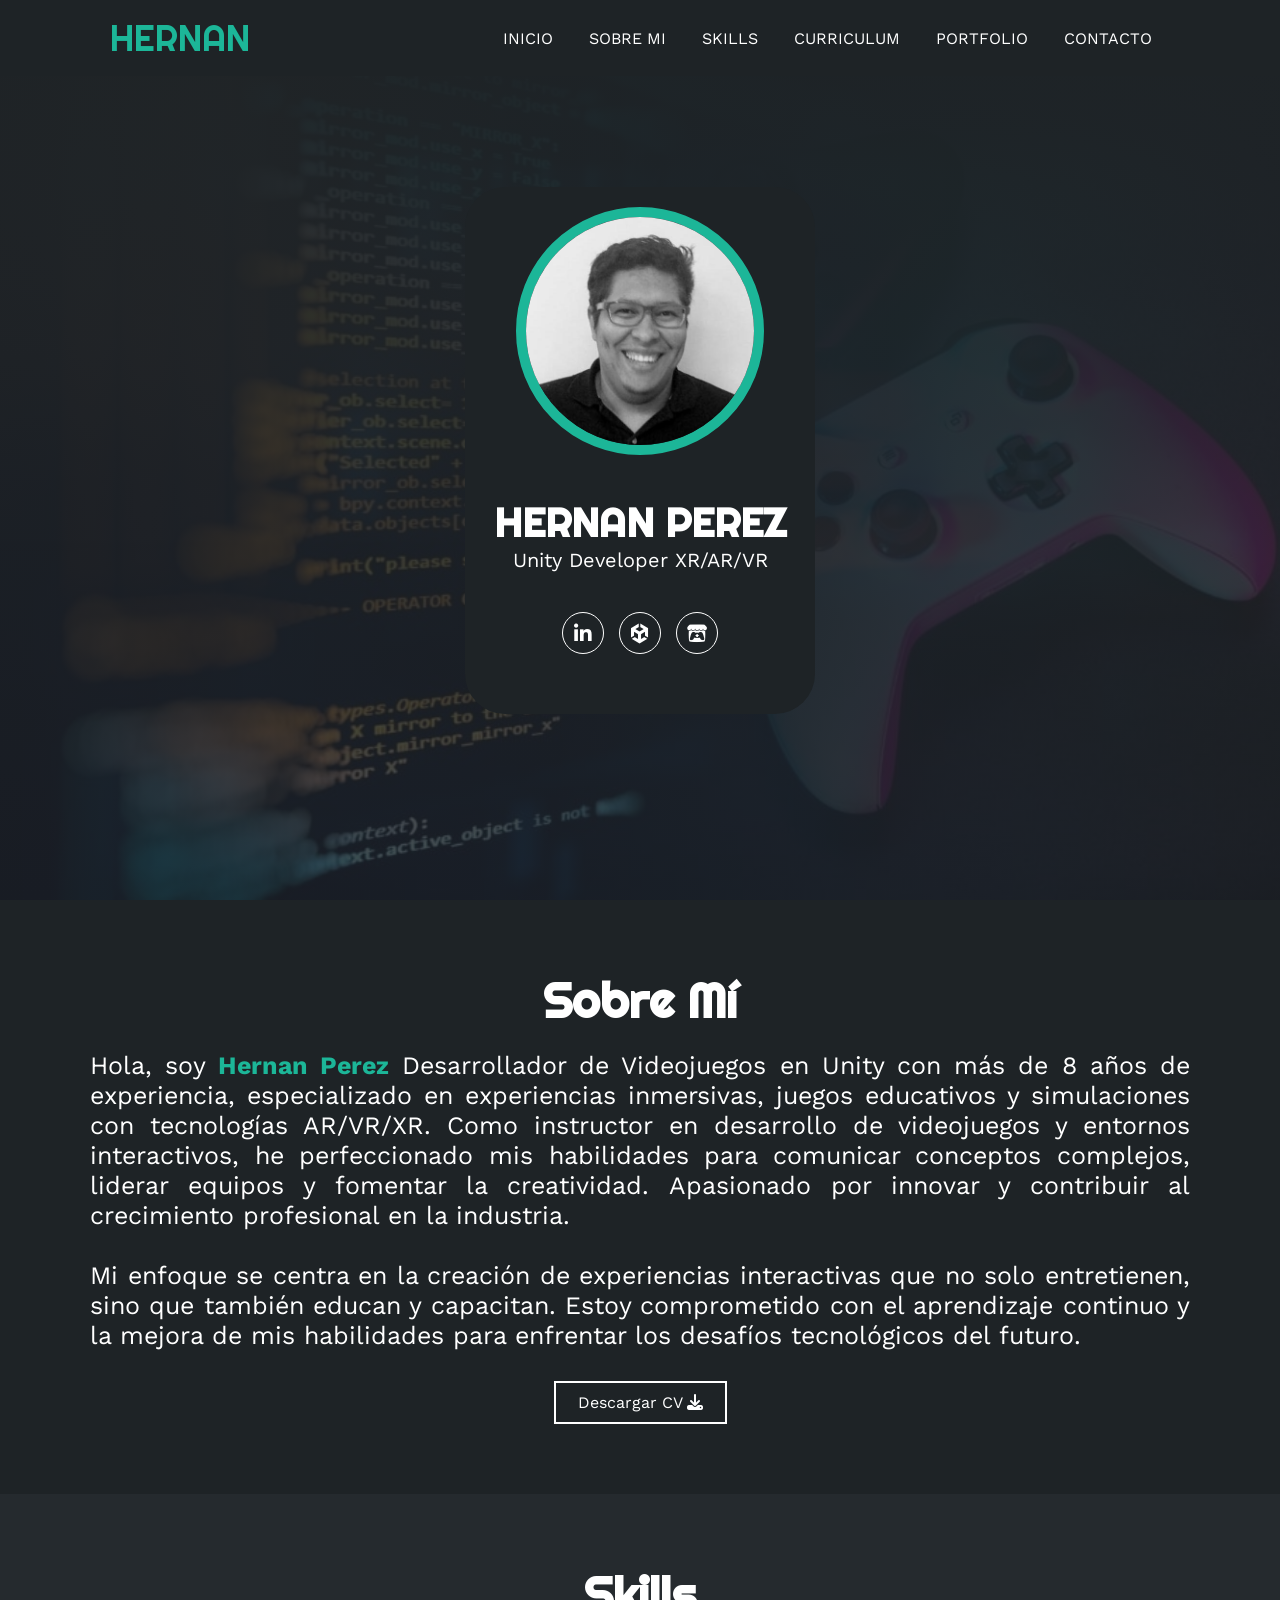
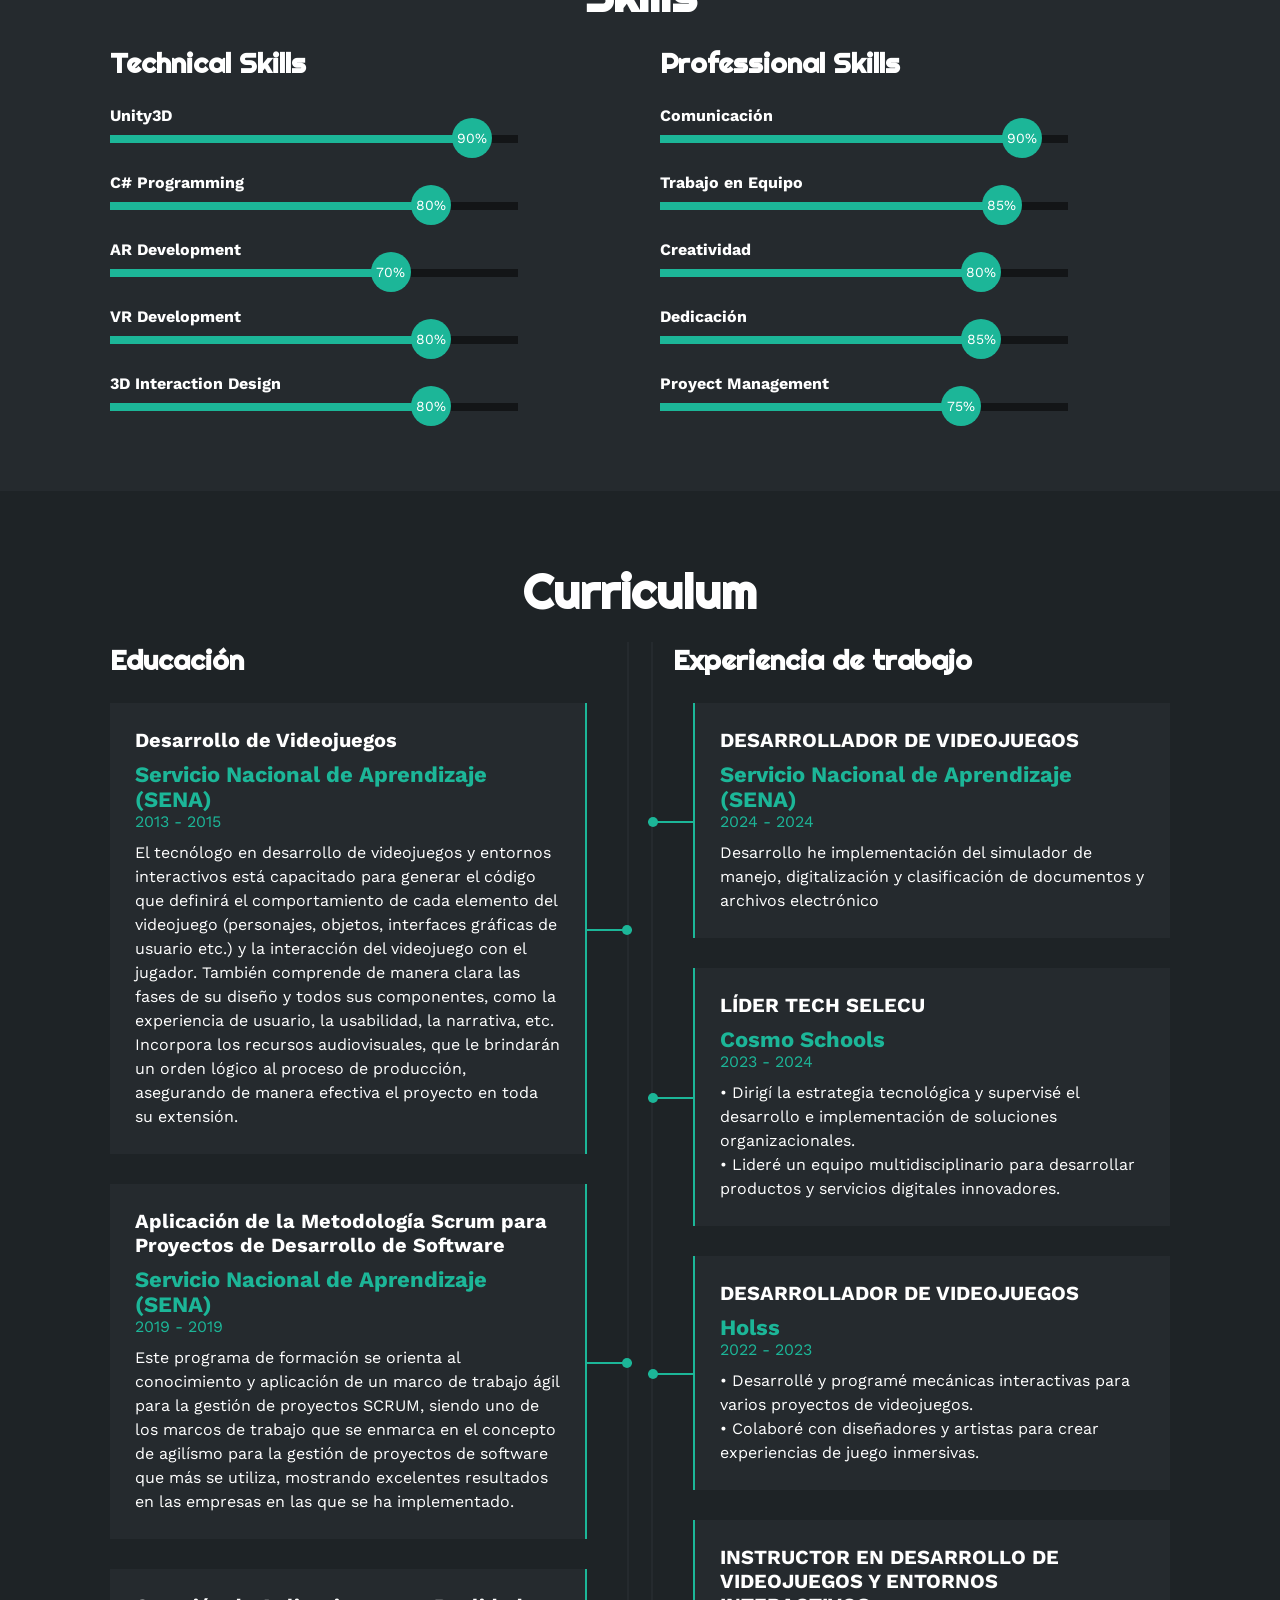
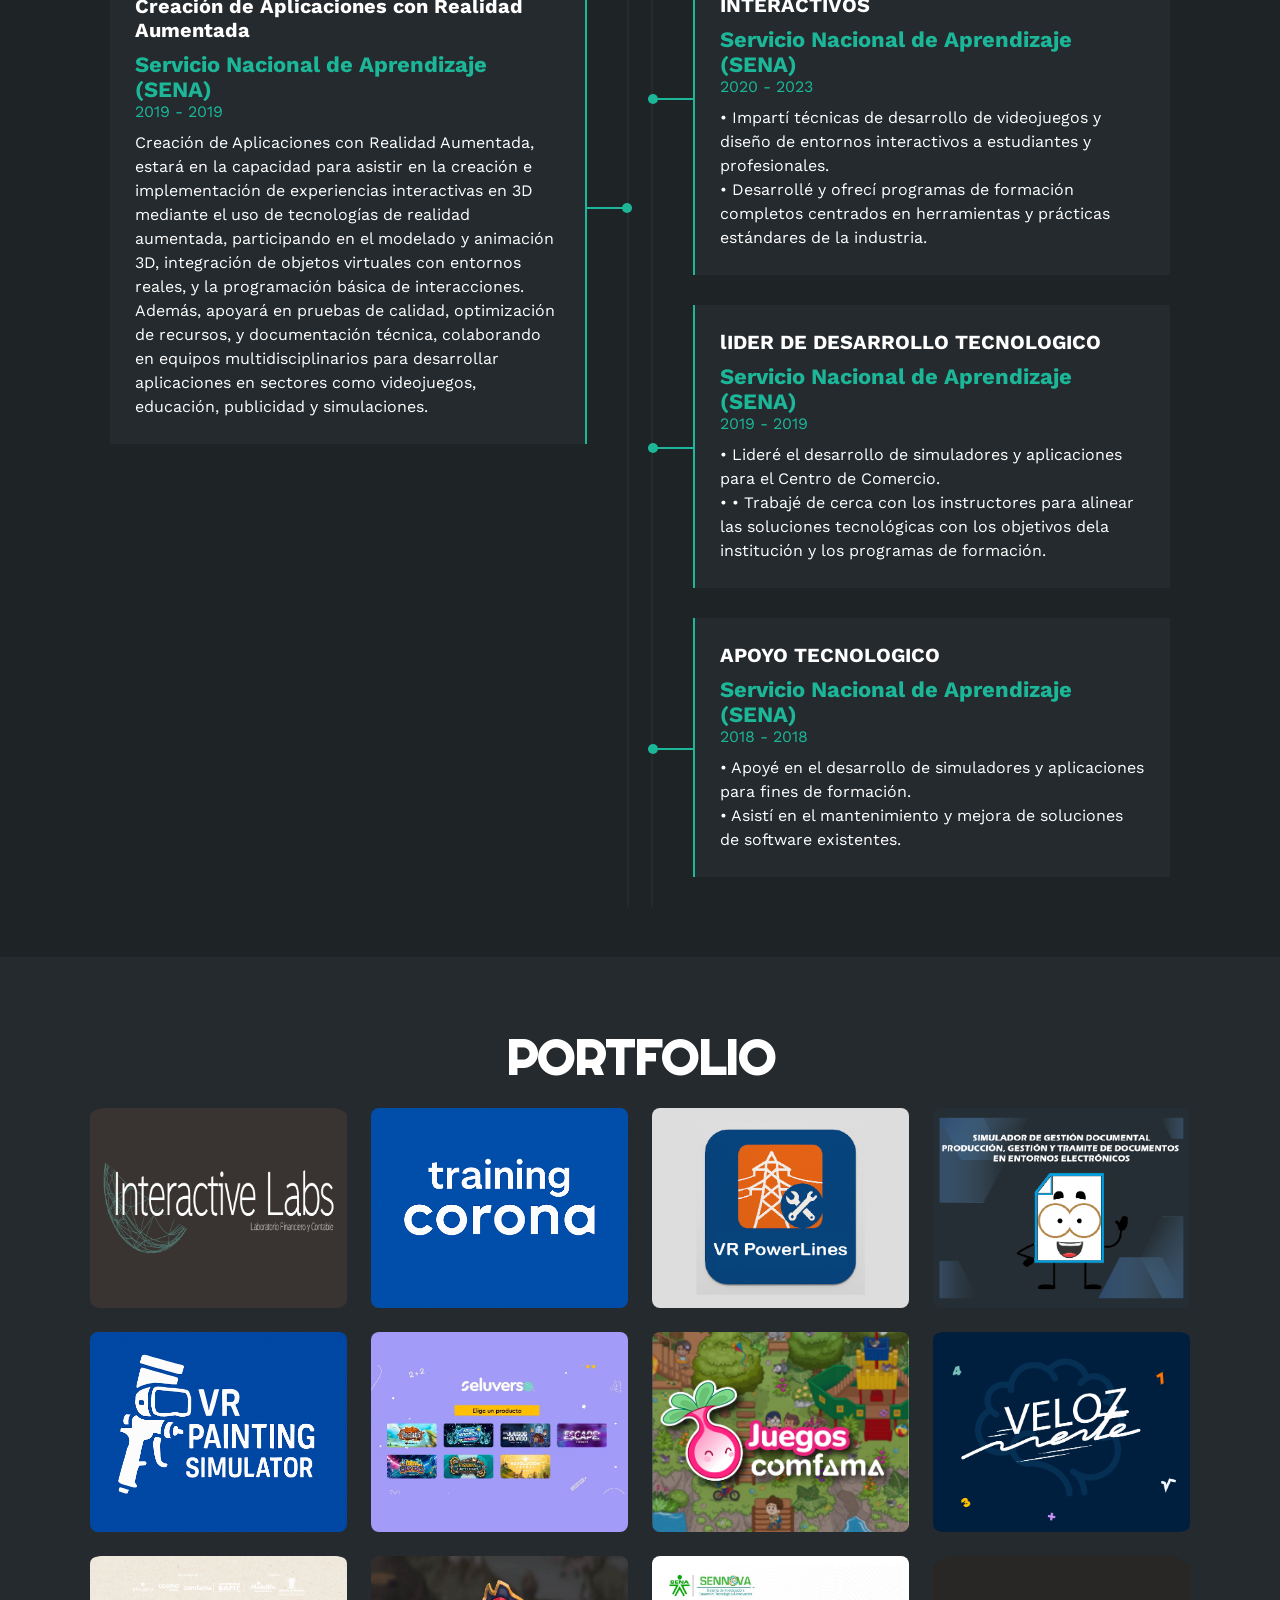
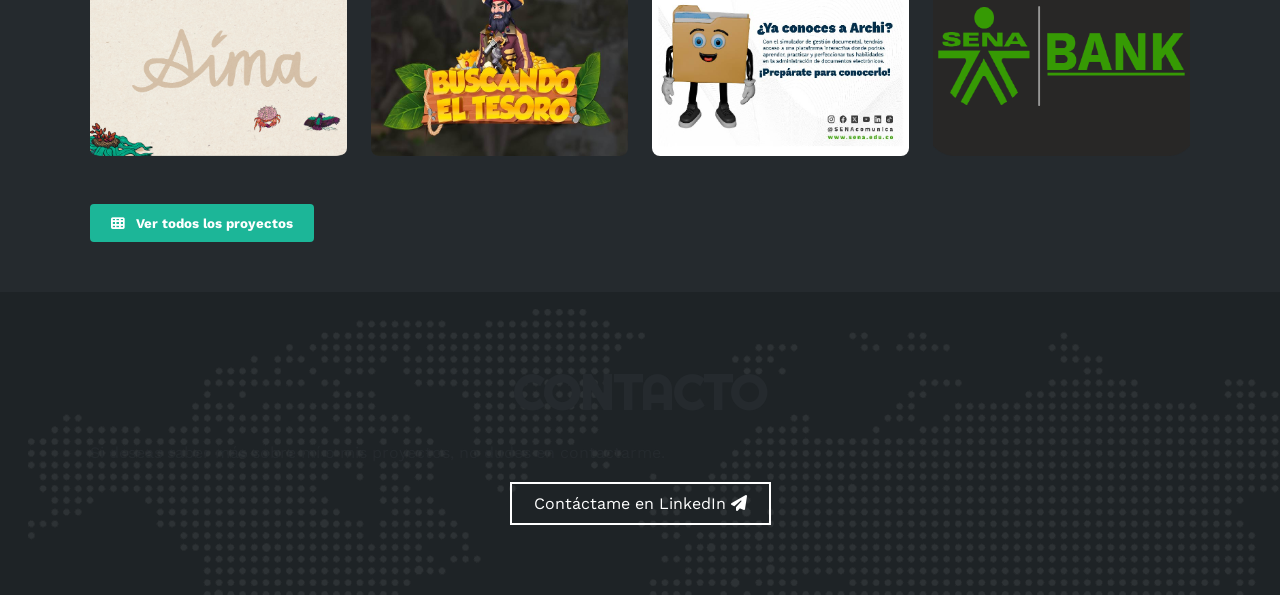
==== commit 7dc68919: "video archie2" ====
--- a/index.html
+++ b/index.html
@@ -370,21 +370,21 @@
                     </div>
                 </div>
 
-                 <!-- Proyecto 11 -->
+                 <!-- Archie2 -->
                  <div class="proyecto-miniatura">
-                    <img src="img/archie2.jpg" alt="Proyecto 11">
+                    <img src="img/archie2.jpg" alt="archie2">
                     <div class="info-miniatura">
                         <h3>Simulador de Espedientes y Archivos Electronicos</h3>
-                        <button class="btn-ver-detalles" data-proyecto="proyecto11">Ver detalles</button>
-                    </div>
-                </div>
-
-                 <!-- Proyecto 11 -->
+                        <button class="btn-ver-detalles" data-proyecto="archie2">Ver detalles</button>
+                    </div>
+                </div>
+
+                 <!-- senabank -->
                  <div class="proyecto-miniatura">
-                    <img src="img/BANCO SENA-01-01.png" alt="Proyecto 11">
+                    <img src="img/BANCO SENA-01-01.png" alt="senabank">
                     <div class="info-miniatura">
                         <h3>Producto Tecnopedagogico</h3>
-                        <button class="btn-ver-detalles" data-proyecto="proyecto11">Ver detalles</button>
+                        <button class="btn-ver-detalles" data-proyecto="senabank">Ver detalles</button>
                     </div>
                 </div>
 
@@ -1120,6 +1120,144 @@
                 </div>
             </div>
         </div>
+         <!-- Archie2-->
+         <div id="archie2" class="proyecto-destacado">
+            <!-- ... Todo el contenido detallado de VelozMente ... -->
+            <div class="proyecto-destacado">
+                <div class="contenedor-video-destacado">
+                    <!-- Video en lugar de imagen -->
+                    <video autoplay muted loop playsinline>
+                        <source src="Videos/tesoro.mp4" type="video/mp4">
+                        <!-- Fallback por si el video no carga -->
+                        <img src="img/archie2.jpg" alt="archie2">
+                    </video>
+                    <div class="overlay-destacado">
+                        <div class="info-destacado">
+                            <h3>Buscando el Tesoro</h3>
+                            <p> Un maravilloso viaje por las islas del conocimiento.</p>
+                        </div>
+                        <!-- <a href="https://hernanperez.itch.io/velozmente" target="_blank" class="btn-destacado">
+                                <i class="fab fa-itch-io"></i> Jugar ahora
+                            </a> 
+                        </div> -->
+                    </div> 
+                </div>
+                
+                <div class="descripcion-destacada">
+                    <h3>Buscando el Tesoro</h3>
+                    <p class="tagline"> Un maravilloso viaje por las islas del conocimiento.</p>
+                    
+                    <div class="caracteristicas-grid">
+                        <div class="caracteristica-item">
+                            <i class="fa-solid fa-brain"></i>
+                            <h4>Ejercicio cognitivo</h4>
+                            <p>propone un sistema innovador de evaluación en el que se eliminan los métodos tradicionales de consolidación del aprendizaje y da paso a una experiencia motivadora y dinámica de medición.</p>
+                               
+                        </div>
+                        
+                        <div class="caracteristica-item">
+                            <i class="fa-solid fa-clock"></i>
+                            <h4>Decide ahora</h4>
+                            <p>
+                                pone a prueba lo aprendido por los estudiantes en las clases de matemáticas, lenguaje, ciencias naturales, competencias ciudadanas e inglés. </p>
+                        </div>
+                        
+                        <div class="caracteristica-item">
+                            <i class="fa-solid fa-gamepad"></i>
+                            <h4>Más que un juego</h4>
+                            <p> propone un sistema innovador de evaluación en el que se eliminan los métodos tradicionales de consolidación del aprendizaje y da paso a una experiencia motivadora y dinámica de medición.</p>
+                        </div>
+                        
+                        <div class="caracteristica-item">
+                            <i class="fa-solid fa-users"></i>
+                            <h4>Individual o grupal</h4>
+                            <p>Diseñado para evaluar conocimientos previos.</p>
+                        </div>
+                    </div>
+                    
+                    <div class="tecnologias">
+                        <span>Tecnologías:</span>
+                        <span class="tech-tag">Unity</span>
+                        <span class="tech-tag">C#</span>
+                        <span class="tech-tag">UI/UX</span>
+                        <span class="tech-tag">narrativa</span>
+                        <span class="tech-tag">Game Design</span>
+                        <span class="tech-tag">Educación</span>
+                      
+                        
+                    </div>
+                </div>
+            </div>
+        </div>
+        <!-- senabank -->
+        <div id="senabank" class="proyecto-destacado">
+            <!-- ... Todo el contenido detallado de VelozMente ... -->
+            <div class="proyecto-destacado">
+                <div class="contenedor-video-destacado">
+                    <!-- Video en lugar de imagen -->
+                    <video autoplay muted loop playsinline>
+                        <source src="Videos/Living Lab.mp4" type="video/mp4">
+                        <!-- Fallback por si el video no carga -->
+                        <img src="img/BANCO SENA-01-01.png" alt="senabank">
+                    </video>
+                    <div class="overlay-destacado">
+                        <div class="info-destacado">
+                            <h3>Buscando el Tesoro</h3>
+                            <p> Un maravilloso viaje por las islas del conocimiento.</p>
+                        </div>
+                        <!-- <a href="https://hernanperez.itch.io/velozmente" target="_blank" class="btn-destacado">
+                                <i class="fab fa-itch-io"></i> Jugar ahora
+                            </a> 
+                        </div> -->
+                    </div> 
+                </div>
+                
+                <div class="descripcion-destacada">
+                    <h3>Buscando el Tesoro</h3>
+                    <p class="tagline"> Un maravilloso viaje por las islas del conocimiento.</p>
+                    
+                    <div class="caracteristicas-grid">
+                        <div class="caracteristica-item">
+                            <i class="fa-solid fa-brain"></i>
+                            <h4>Ejercicio cognitivo</h4>
+                            <p>propone un sistema innovador de evaluación en el que se eliminan los métodos tradicionales de consolidación del aprendizaje y da paso a una experiencia motivadora y dinámica de medición.</p>
+                               
+                        </div>
+                        
+                        <div class="caracteristica-item">
+                            <i class="fa-solid fa-clock"></i>
+                            <h4>Decide ahora</h4>
+                            <p>
+                                pone a prueba lo aprendido por los estudiantes en las clases de matemáticas, lenguaje, ciencias naturales, competencias ciudadanas e inglés. </p>
+                        </div>
+                        
+                        <div class="caracteristica-item">
+                            <i class="fa-solid fa-gamepad"></i>
+                            <h4>Más que un juego</h4>
+                            <p> propone un sistema innovador de evaluación en el que se eliminan los métodos tradicionales de consolidación del aprendizaje y da paso a una experiencia motivadora y dinámica de medición.</p>
+                        </div>
+                        
+                        <div class="caracteristica-item">
+                            <i class="fa-solid fa-users"></i>
+                            <h4>Individual o grupal</h4>
+                            <p>Diseñado para evaluar conocimientos previos.</p>
+                        </div>
+                    </div>
+                    
+                    <div class="tecnologias">
+                        <span>Tecnologías:</span>
+                        <span class="tech-tag">Unity</span>
+                        <span class="tech-tag">C#</span>
+                        <span class="tech-tag">UI/UX</span>
+                        <span class="tech-tag">narrativa</span>
+                        <span class="tech-tag">Game Design</span>
+                        <span class="tech-tag">Educación</span>
+                      
+                        
+                    </div>
+                </div>
+            </div>
+        </div>
           </div>    
 
         
@@ -1134,56 +1272,18 @@
     <section id="contacto" class="contacto">
         <div class="contenido-seccion">
             <h2>CONTACTO</h2>
-            <div class="fila">
-                <!-- Formulario -->
-                <div class="col">
-                    <input type="text" placeholder="Tú Nombre">
-                    <input type="text" placeholder="Número telefónico">
-                    <input type="text" placeholder="Dirección de correo">
-                    <input type="text" placeholder="Tema">
-                    <textarea name="" id="" cols="30" rows="10" placeholder="Mensaje"></textarea>
-                    <button>
-                        Enviar Mensaje<i class="fa-solid fa-paper-plane"></i>
+            <p>Si deseas saber más sobre mí o mis proyectos, no dudes en contactarme.</p>
+                    <button id="enviarMensaje" onclick="window.open('https://www.linkedin.com/in/hernan-perez-h/', '_blank')">
+                        Contáctame en LinkedIn <i class="fa-solid fa-paper-plane"></i>
                         <span class="overlay"></span>
                     </button>
                 </div>
-                <!-- Mapa -->
-                <div class="col">
-                    <img src="img/ubicacion.png" alt="">
-                    <div class="info">
-                        <ul>
-                            <li>
-                                <i class="fa-solid fa-location-dot"></i>
-                                Nicaragua 159, San Rafael Mza
-                            </li>
-                            <li>
-                                <i class="fa-solid fa-mobile-screen"></i>
-                                Llamanos: 2384 - 4343443 
-                            </li>
-                            <li>
-                                <i class="fa-solid fa-envelope"></i>
-                                Email: cw@example.com
-                            </li>
-                        </ul>
-                    </div>
-                </div>
+                
             </div>
         </div>
     </section>
 
-    <!-- footer -->
-    <footer>
-        <a href="#inicio" class="arriba">
-            <i class="fa-solid fa-angles-up"></i>
-        </a>
-        <div class="redes">
-            <a href="#"><i class="fa-brands fa-facebook-f"></i></a>
-            <a href="#"><i class="fa-brands fa-twitter"></i></a>
-            <a href="#"><i class="fa-brands fa-skype"></i></a>
-            <a href="#"><i class="fa-brands fa-linkedin-in"></i></a>
-            <a href="#"><i class="fa-solid fa-rss"></i></a>
-        </div>
-    </footer>
+  
 
     <script src="script.js"></script>
 </body>
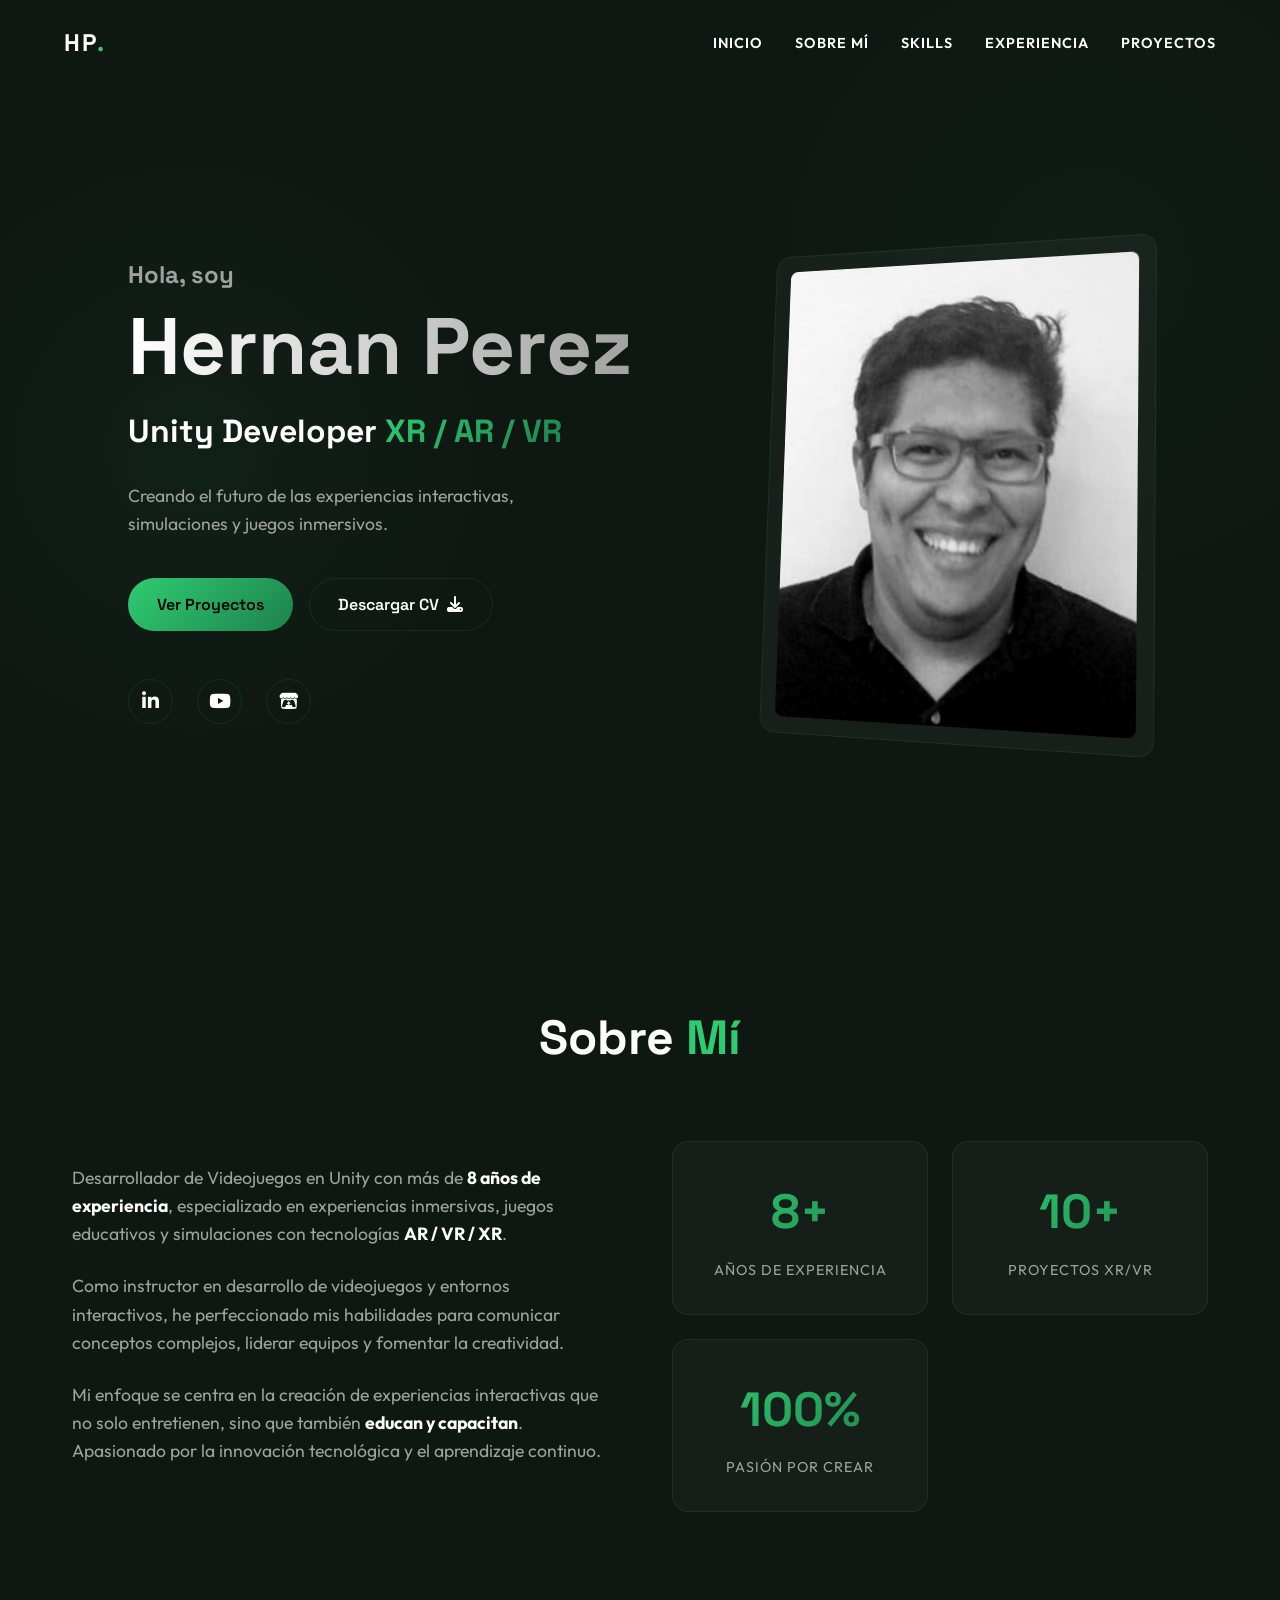
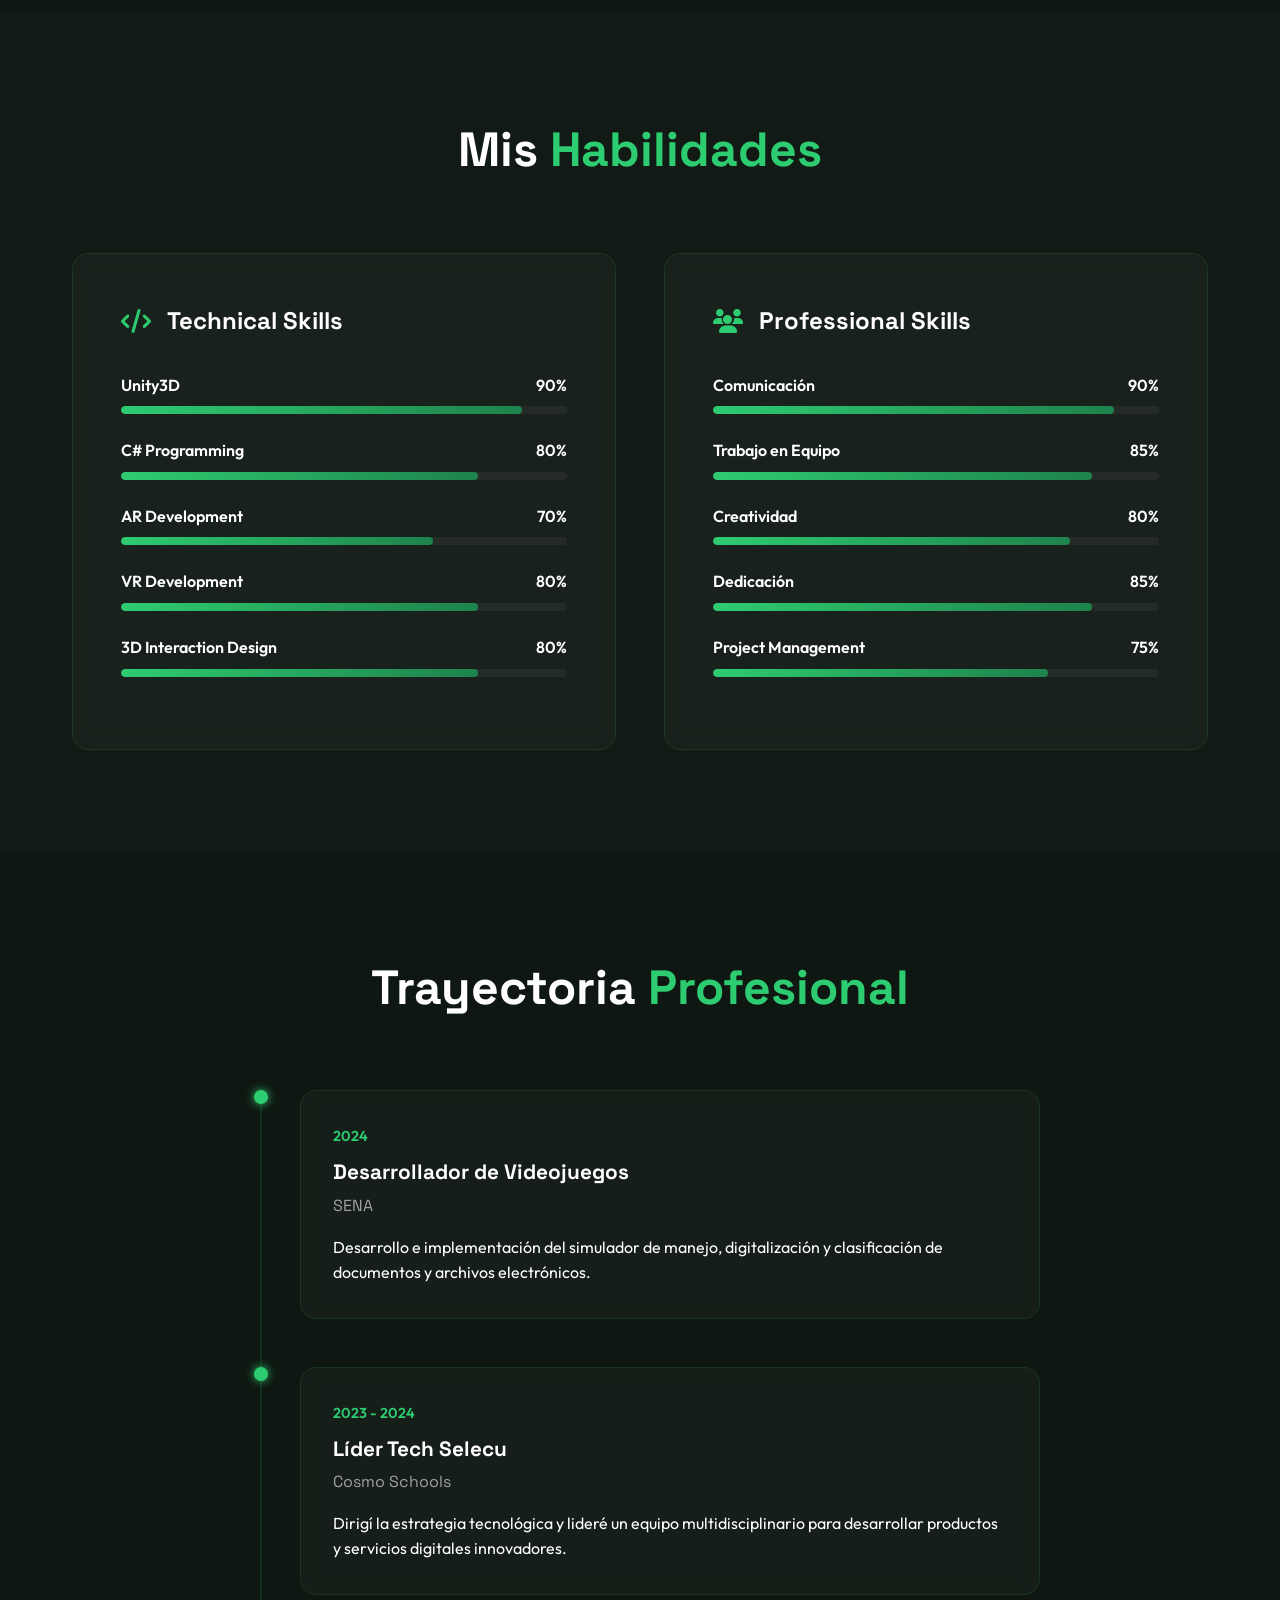
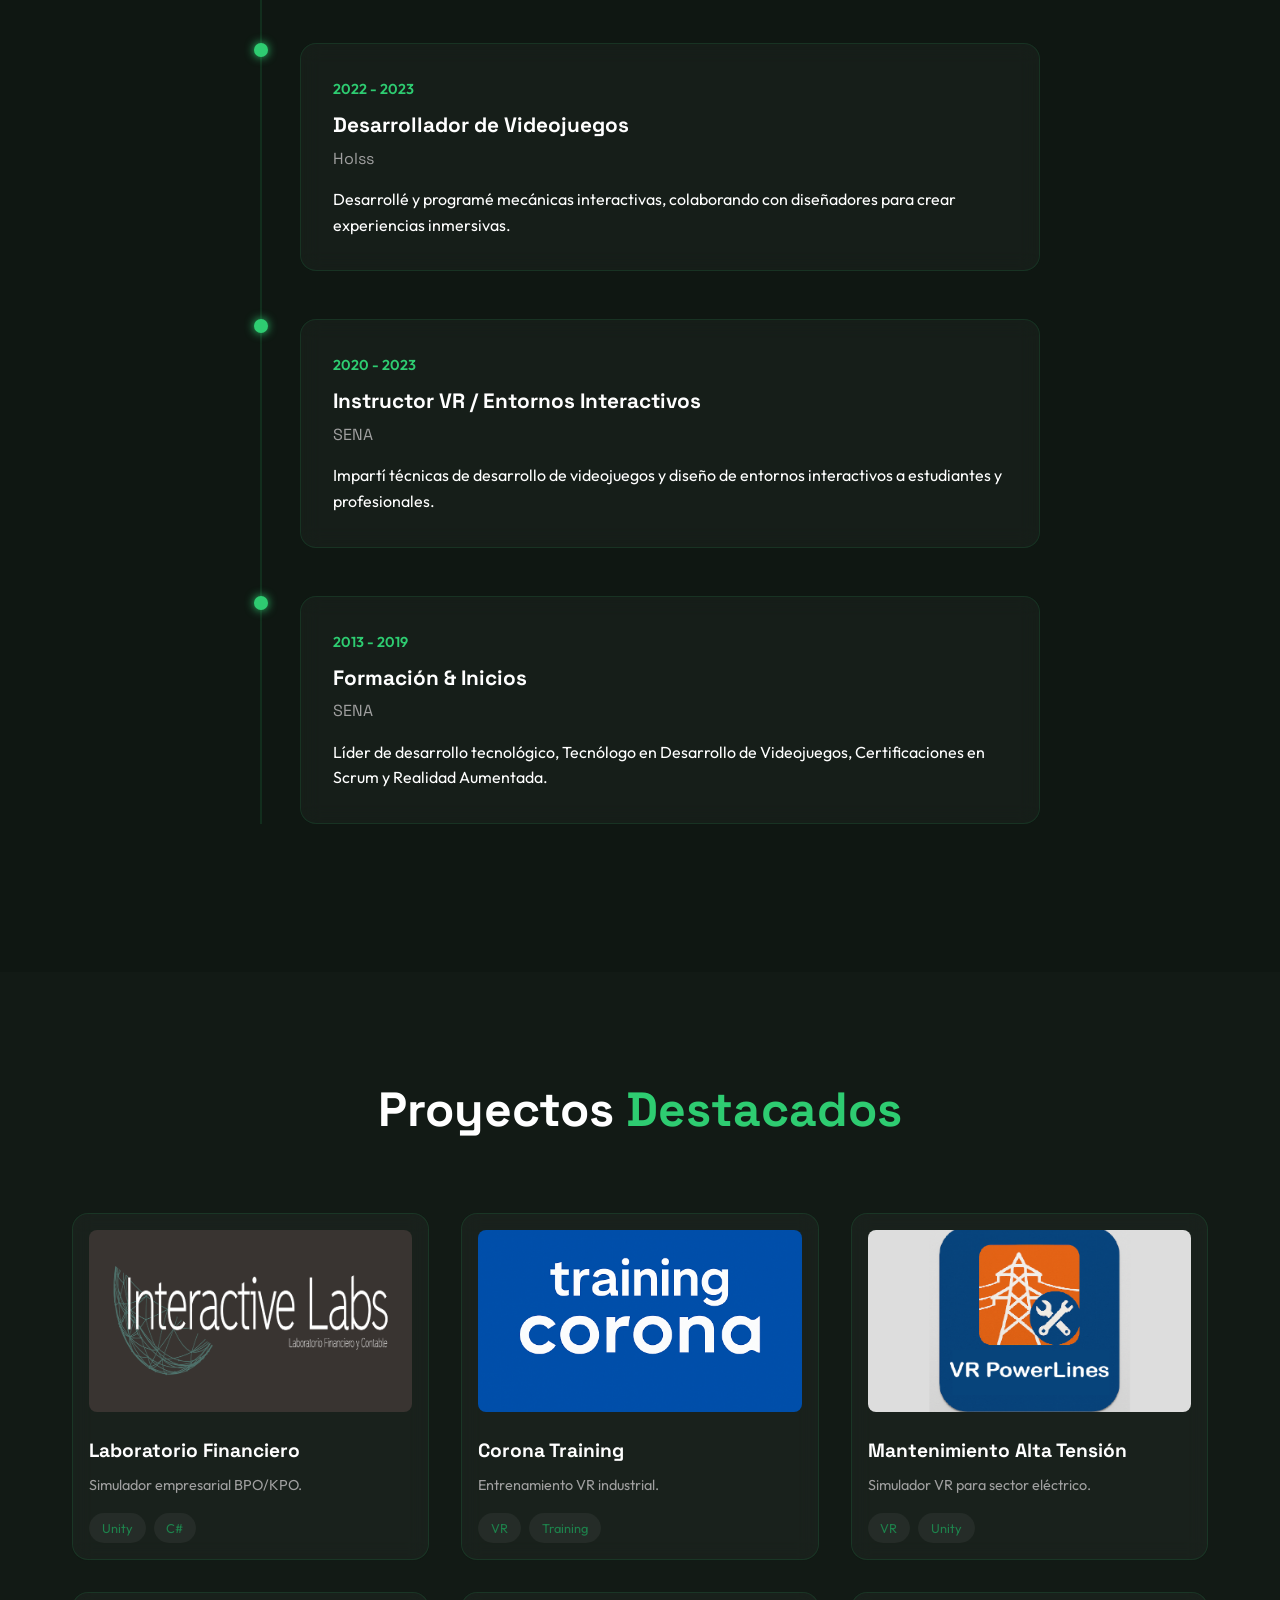
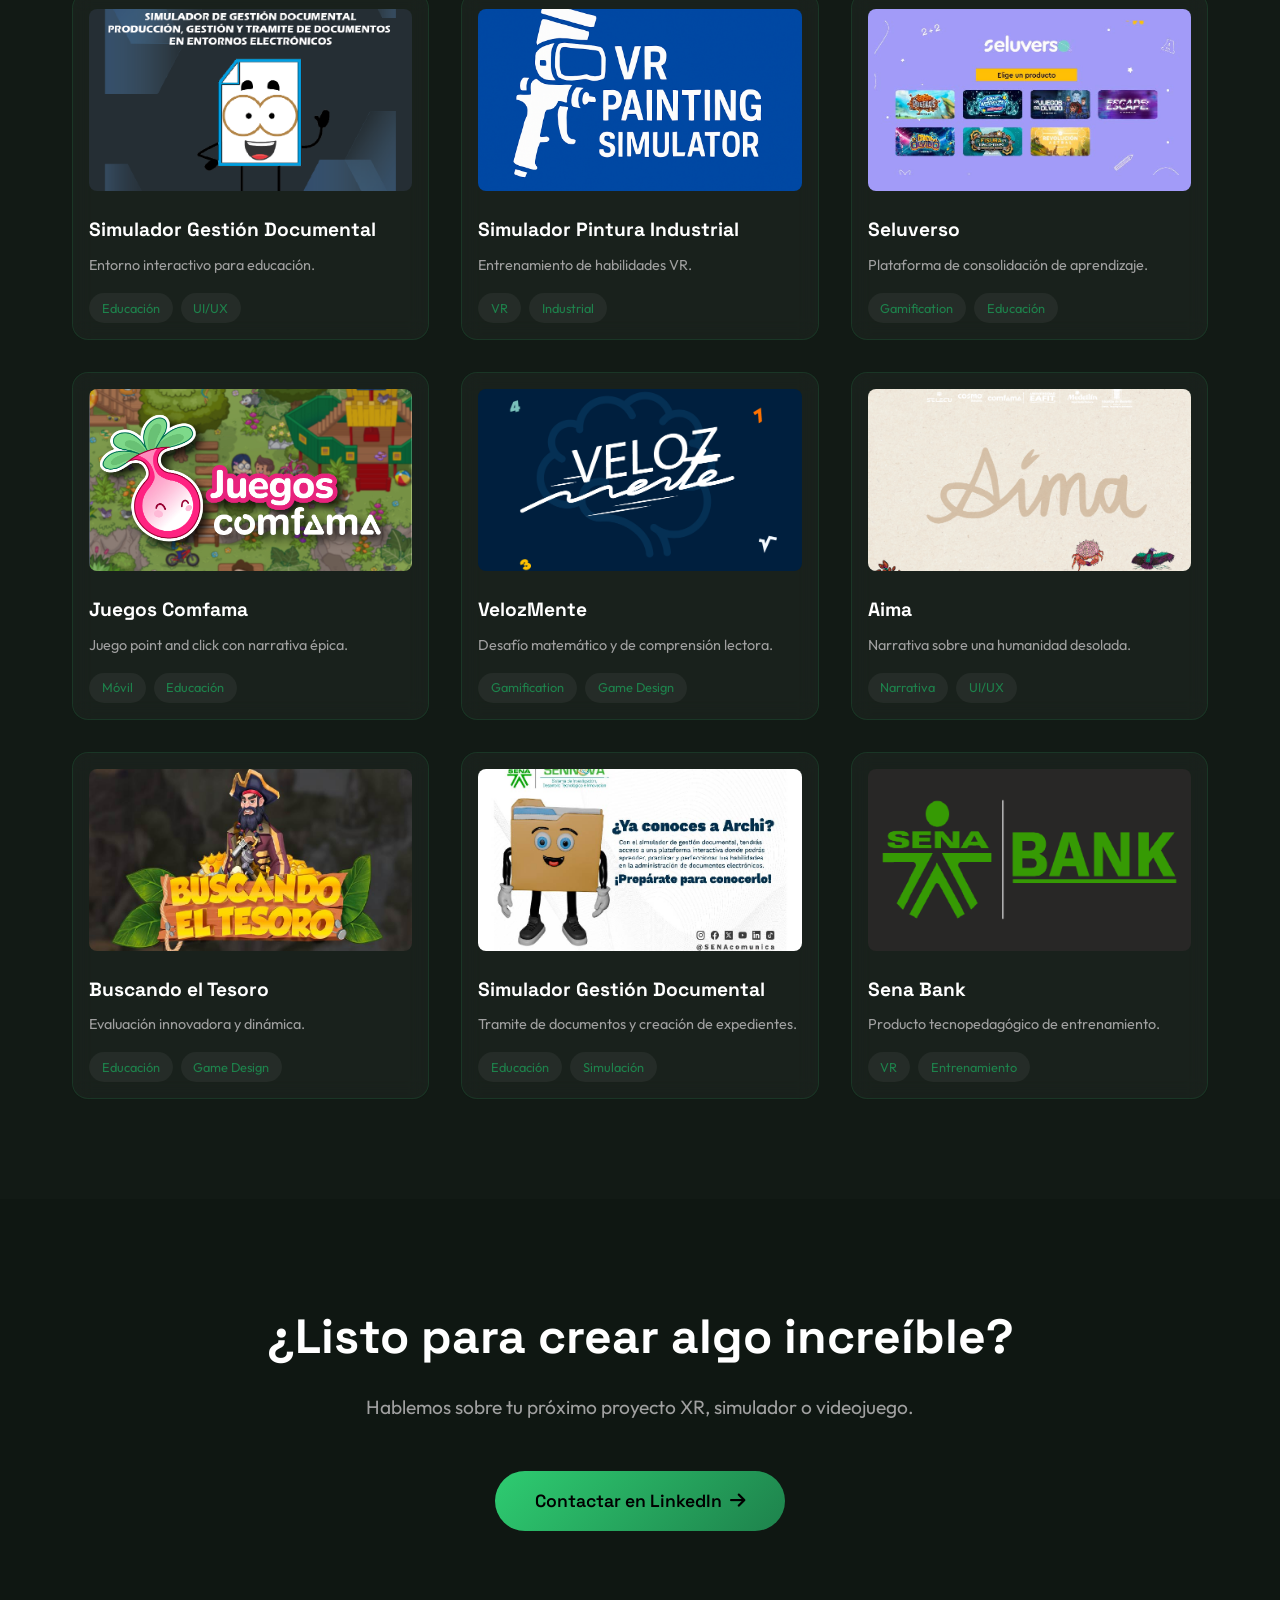
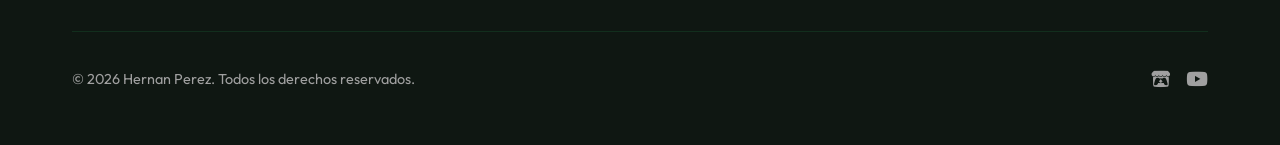
==== commit 064aca17: "Nuevo NUEVO PORTAFOLIO" ====
--- a/index.html
+++ b/index.html
@@ -2,1289 +2,382 @@
 <html lang="es">
 <head>
     <meta charset="UTF-8">
-    <meta http-equiv="X-UA-Compatible" content="IE=edge">
     <meta name="viewport" content="width=device-width, initial-scale=1.0">
-    <link rel="stylesheet" href="https://cdnjs.cloudflare.com/ajax/libs/font-awesome/6.1.2/css/all.min.css" integrity="sha512-1sCRPdkRXhBV2PBLUdRb4tMg1w2YPf37qatUFeS7zlBy7jJI8Lf4VHwWfZZfpXtYSLy85pkm9GaYVYMfw5BC1A==" crossorigin="anonymous" referrerpolicy="no-referrer" />
-    <title>Portfolio</title>
-    <link rel="stylesheet" href="estilo.css">
+    <title>Hernan Perez | XR/AR/VR Developer</title>
+    <meta name="description" content="Portafolio de Hernan Perez, Unity Developer especializado en experiencias inmersivas, juegos educativos y simulaciones.">
+    <!-- Google Fonts -->
+    <link rel="preconnect" href="https://fonts.googleapis.com">
+    <link rel="preconnect" href="https://fonts.gstatic.com" crossorigin>
+    <link href="https://fonts.googleapis.com/css2?family=Outfit:wght@300;400;600;800&family=Space+Grotesk:wght@400;700&display=swap" rel="stylesheet">
+    <!-- FontAwesome -->
+    <link rel="stylesheet" href="https://cdnjs.cloudflare.com/ajax/libs/font-awesome/6.4.0/css/all.min.css">
+    <!-- CSS -->
+    <link rel="stylesheet" href="style_v2.css">
 </head>
 <body>
-    <!-- MENU ENCABEZADO -->
-    <div class="contenedor-header">
-        <header>
-            <div class="logo">
-                <a href="#">HERNAN</a>
-            </div>
-            <nav id="nav">
-                <ul>
-                    <li><a href="#inicio" onclick="seleccionar()">INICIO</a></li>
-                    <li><a href="#sobremi" onclick="seleccionar()">SOBRE MI</a></li>
-                    <li><a href="#skills" onclick="seleccionar()">SKILLS</a></li>
-                    <li><a href="#curriculum" onclick="seleccionar()">CURRICULUM</a></li>
-                    <li><a href="#portfolio" onclick="seleccionar()">PORTFOLIO</a></li>
-                    <li><a href="#contacto" onclick="seleccionar()">CONTACTO</a></li>
-                </ul>
-            </nav>
-            <div class="nav-responsive" onclick="mostrarOcultarMenu()">
-                <i class="fa-solid fa-bars"></i>
-            </div>
-        </header>
+
+
+    <!-- Navigation -->
+    <nav class="navbar">
+        <a href="#home" class="logo">HP<span>.</span></a>
+        <ul class="nav-links">
+            <li><a href="#home">Inicio</a></li>
+            <li><a href="#about">Sobre Mí</a></li>
+            <li><a href="#skills">Skills</a></li>
+            <li><a href="#experience">Experiencia</a></li>
+            <li><a href="#projects">Proyectos</a></li>
+        </ul>
+        <button class="menu-toggle"><i class="fa-solid fa-bars"></i></button>
+    </nav>
+
+    <!-- Hero Section -->
+    <section id="home" class="hero">
+        <div class="hero-content reveal">
+            <h2 class="subtitle">Hola, soy</h2>
+            <h1 class="title">Hernan Perez</h1>
+            <h3 class="role">Unity Developer <span class="gradient-text">XR / AR / VR</span></h3>
+            <p class="hero-desc">Creando el futuro de las experiencias interactivas, simulaciones y juegos inmersivos.</p>
+            <div class="hero-actions">
+                <a href="#projects" class="btn primary">Ver Proyectos</a>
+                <a href="CV/CV Hernan Perez.pdf" target="_blank" class="btn secondary">Descargar CV <i class="fa-solid fa-download"></i></a>
+            </div>
+            <div class="social-links">
+                <a href="https://www.linkedin.com/in/hernan-perez-h/" target="_blank" aria-label="LinkedIn"><i class="fa-brands fa-linkedin-in"></i></a>
+                <a href="https://www.youtube.com/watch?v=erqCYScjVJA" target="_blank" aria-label="YouTube"><i class="fa-brands fa-youtube"></i></a>
+                <a href="https://hernanperez.itch.io/" target="_blank" aria-label="Itch.io"><i class="fa-brands fa-itch-io"></i></a>
+            </div>
+        </div>
+        <div class="hero-visual reveal right">
+            <div class="profile-card glass">
+                <img src="img/hp.jpg" alt="Hernan Perez">
+            </div>
+        </div>
+    </section>
+
+    <!-- About Section -->
+    <section id="about" class="about">
+        <div class="container">
+            <h2 class="section-title reveal">Sobre <span>Mí</span></h2>
+            <div class="about-grid">
+                <div class="about-text reveal left">
+                    <p>Desarrollador de Videojuegos en Unity con más de <strong>8 años de experiencia</strong>, especializado en experiencias inmersivas, juegos educativos y simulaciones con tecnologías <strong>AR / VR / XR</strong>.</p>
+                    <p>Como instructor en desarrollo de videojuegos y entornos interactivos, he perfeccionado mis habilidades para comunicar conceptos complejos, liderar equipos y fomentar la creatividad.</p>
+                    <p>Mi enfoque se centra en la creación de experiencias interactivas que no solo entretienen, sino que también <strong>educan y capacitan</strong>. Apasionado por la innovación tecnológica y el aprendizaje continuo.</p>
+                </div>
+                <div class="about-stats reveal right">
+                    <div class="stat-card glass">
+                        <h3>8+</h3>
+                        <p>Años de Experiencia</p>
+                    </div>
+                    <div class="stat-card glass">
+                        <h3>10+</h3>
+                        <p>Proyectos XR/VR</p>
+                    </div>
+                    <div class="stat-card glass">
+                        <h3>100%</h3>
+                        <p>Pasión por Crear</p>
+                    </div>
+                </div>
+            </div>
+        </div>
+    </section>
+
+    <!-- Skills Section -->
+    <section id="skills" class="skills-section">
+        <div class="container">
+            <h2 class="section-title reveal">Mis <span>Habilidades</span></h2>
+            <div class="skills-grid">
+                <div class="skill-category glass reveal left">
+                    <h3><i class="fa-solid fa-code"></i> Technical Skills</h3>
+                    <div class="skill-item">
+                        <div class="skill-info"><span>Unity3D</span> <span>90%</span></div>
+                        <div class="progress-bar"><div class="progress" data-width="90%"></div></div>
+                    </div>
+                    <div class="skill-item">
+                        <div class="skill-info"><span>C# Programming</span> <span>80%</span></div>
+                        <div class="progress-bar"><div class="progress" data-width="80%"></div></div>
+                    </div>
+                    <div class="skill-item">
+                        <div class="skill-info"><span>AR Development</span> <span>70%</span></div>
+                        <div class="progress-bar"><div class="progress" data-width="70%"></div></div>
+                    </div>
+                    <div class="skill-item">
+                        <div class="skill-info"><span>VR Development</span> <span>80%</span></div>
+                        <div class="progress-bar"><div class="progress" data-width="80%"></div></div>
+                    </div>
+                    <div class="skill-item">
+                        <div class="skill-info"><span>3D Interaction Design</span> <span>80%</span></div>
+                        <div class="progress-bar"><div class="progress" data-width="80%"></div></div>
+                    </div>
+                </div>
+                <div class="skill-category glass reveal right">
+                    <h3><i class="fa-solid fa-users"></i> Professional Skills</h3>
+                    <div class="skill-item">
+                        <div class="skill-info"><span>Comunicación</span> <span>90%</span></div>
+                        <div class="progress-bar"><div class="progress" data-width="90%"></div></div>
+                    </div>
+                    <div class="skill-item">
+                        <div class="skill-info"><span>Trabajo en Equipo</span> <span>85%</span></div>
+                        <div class="progress-bar"><div class="progress" data-width="85%"></div></div>
+                    </div>
+                    <div class="skill-item">
+                        <div class="skill-info"><span>Creatividad</span> <span>80%</span></div>
+                        <div class="progress-bar"><div class="progress" data-width="80%"></div></div>
+                    </div>
+                    <div class="skill-item">
+                        <div class="skill-info"><span>Dedicación</span> <span>85%</span></div>
+                        <div class="progress-bar"><div class="progress" data-width="85%"></div></div>
+                    </div>
+                    <div class="skill-item">
+                        <div class="skill-info"><span>Project Management</span> <span>75%</span></div>
+                        <div class="progress-bar"><div class="progress" data-width="75%"></div></div>
+                    </div>
+                </div>
+            </div>
+        </div>
+    </section>
+
+    <!-- Experience Timeline Section -->
+    <section id="experience" class="experience">
+        <div class="container">
+            <h2 class="section-title reveal">Trayectoria <span>Profesional</span></h2>
+            <div class="timeline">
+                <div class="timeline-item reveal">
+                    <div class="timeline-dot"></div>
+                    <div class="timeline-content glass">
+                        <span class="date">2024</span>
+                        <h3>Desarrollador de Videojuegos</h3>
+                        <h4>SENA</h4>
+                        <p>Desarrollo e implementación del simulador de manejo, digitalización y clasificación de documentos y archivos electrónicos.</p>
+                    </div>
+                </div>
+                <div class="timeline-item reveal">
+                    <div class="timeline-dot"></div>
+                    <div class="timeline-content glass">
+                        <span class="date">2023 - 2024</span>
+                        <h3>Líder Tech Selecu</h3>
+                        <h4>Cosmo Schools</h4>
+                        <p>Dirigí la estrategia tecnológica y lideré un equipo multidisciplinario para desarrollar productos y servicios digitales innovadores.</p>
+                    </div>
+                </div>
+                <div class="timeline-item reveal">
+                    <div class="timeline-dot"></div>
+                    <div class="timeline-content glass">
+                        <span class="date">2022 - 2023</span>
+                        <h3>Desarrollador de Videojuegos</h3>
+                        <h4>Holss</h4>
+                        <p>Desarrollé y programé mecánicas interactivas, colaborando con diseñadores para crear experiencias inmersivas.</p>
+                    </div>
+                </div>
+                <div class="timeline-item reveal">
+                    <div class="timeline-dot"></div>
+                    <div class="timeline-content glass">
+                        <span class="date">2020 - 2023</span>
+                        <h3>Instructor VR / Entornos Interactivos</h3>
+                        <h4>SENA</h4>
+                        <p>Impartí técnicas de desarrollo de videojuegos y diseño de entornos interactivos a estudiantes y profesionales.</p>
+                    </div>
+                </div>
+                <div class="timeline-item reveal">
+                    <div class="timeline-dot"></div>
+                    <div class="timeline-content glass">
+                        <span class="date">2013 - 2019</span>
+                        <h3>Formación & Inicios</h3>
+                        <h4>SENA</h4>
+                        <p>Líder de desarrollo tecnológico, Tecnólogo en Desarrollo de Videojuegos, Certificaciones en Scrum y Realidad Aumentada.</p>
+                    </div>
+                </div>
+            </div>
+        </div>
+    </section>
+
+    <!-- Portfolio Projects -->
+    <section id="projects" class="projects">
+        <div class="container">
+            <h2 class="section-title reveal">Proyectos <span>Destacados</span></h2>
+            
+            <div class="projects-grid">
+                <!-- Project 1 -->
+                <div class="project-card glass reveal" onclick="openModal('modal-1')">
+                    <div class="project-media">
+                        <img loading="lazy" src="img/interactive.png" alt="Lab Financiero">
+                        <div class="play-indicator"><i class="fa-solid fa-play"></i></div>
+                    </div>
+                    <div class="project-info">
+                        <h3>Laboratorio Financiero</h3>
+                        <p>Simulador empresarial BPO/KPO.</p>
+                        <div class="tags"><span class="tag">Unity</span><span class="tag">C#</span></div>
+                    </div>
+                </div>
+                
+                <!-- Project 2 -->
+                <div class="project-card glass reveal" onclick="openModal('modal-2')">
+                    <div class="project-media">
+                        <img loading="lazy" src="img/corona.png" alt="Corona Training">
+                        <div class="play-indicator"><i class="fa-solid fa-play"></i></div>
+                    </div>
+                    <div class="project-info">
+                        <h3>Corona Training</h3>
+                        <p>Entrenamiento VR industrial.</p>
+                        <div class="tags"><span class="tag">VR</span><span class="tag">Training</span></div>
+                    </div>
+                </div>
+
+                <!-- Project 3 -->
+                <div class="project-card glass reveal" onclick="openModal('modal-3')">
+                    <div class="project-media">
+                        <img loading="lazy" src="img/electrico.png" alt="Mantenimiento">
+                        <div class="play-indicator"><i class="fa-solid fa-play"></i></div>
+                    </div>
+                    <div class="project-info">
+                        <h3>Mantenimiento Alta Tensión</h3>
+                        <p>Simulador VR para sector eléctrico.</p>
+                        <div class="tags"><span class="tag">VR</span><span class="tag">Unity</span></div>
+                    </div>
+                </div>
+
+                <!-- Project 4 -->
+                <div class="project-card glass reveal" onclick="openModal('modal-4')">
+                    <div class="project-media">
+                        <img loading="lazy" src="img/archie-01.png" alt="Gestión Documental">
+                        <div class="play-indicator"><i class="fa-solid fa-play"></i></div>
+                    </div>
+                    <div class="project-info">
+                        <h3>Simulador Gestión Documental</h3>
+                        <p>Entorno interactivo para educación.</p>
+                        <div class="tags"><span class="tag">Educación</span><span class="tag">UI/UX</span></div>
+                    </div>
+                </div>
+
+                <!-- Project 5 -->
+                <div class="project-card glass reveal" onclick="openModal('modal-5')">
+                    <div class="project-media">
+                        <img loading="lazy" src="img/pintura.png" alt="Pintura Industrial">
+                        <div class="play-indicator"><i class="fa-solid fa-play"></i></div>
+                    </div>
+                    <div class="project-info">
+                        <h3>Simulador Pintura Industrial</h3>
+                        <p>Entrenamiento de habilidades VR.</p>
+                        <div class="tags"><span class="tag">VR</span><span class="tag">Industrial</span></div>
+                    </div>
+                </div>
+
+                <!-- Project 6 -->
+                <div class="project-card glass reveal" onclick="openModal('modal-6')">
+                    <div class="project-media">
+                        <img loading="lazy" src="img/seluverso3.jpg" alt="Seluverso">
+                        <div class="play-indicator"><i class="fa-solid fa-play"></i></div>
+                    </div>
+                    <div class="project-info">
+                        <h3>Seluverso</h3>
+                        <p>Plataforma de consolidación de aprendizaje.</p>
+                        <div class="tags"><span class="tag">Gamification</span><span class="tag">Educación</span></div>
+                    </div>
+                </div>
+                <!-- Project 7 -->
+                <div class="project-card glass reveal" onclick="openModal('modal-7')">
+                    <div class="project-media">
+                        <img loading="lazy" src="img/comfama.jpg" alt="Juegos Comfama">
+                        <div class="play-indicator"><i class="fa-solid fa-play"></i></div>
+                    </div>
+                    <div class="project-info">
+                        <h3>Juegos Comfama</h3>
+                        <p>Juego point and click con narrativa épica.</p>
+                        <div class="tags"><span class="tag">Móvil</span><span class="tag">Educación</span></div>
+                    </div>
+                </div>
+
+                <!-- Project 8 -->
+                <div class="project-card glass reveal" onclick="openModal('modal-8')">
+                    <div class="project-media">
+                        <img loading="lazy" src="img/port_veloz.png" alt="VelozMente">
+                        <div class="play-indicator"><i class="fa-solid fa-play"></i></div>
+                    </div>
+                    <div class="project-info">
+                        <h3>VelozMente</h3>
+                        <p>Desafío matemático y de comprensión lectora.</p>
+                        <div class="tags"><span class="tag">Gamification</span><span class="tag">Game Design</span></div>
+                    </div>
+                </div>
+
+                <!-- Project 9 -->
+                <div class="project-card glass reveal" onclick="openModal('modal-9')">
+                    <div class="project-media">
+                        <img loading="lazy" src="img/aima.png" alt="Aima">
+                        <div class="play-indicator"><i class="fa-solid fa-play"></i></div>
+                    </div>
+                    <div class="project-info">
+                        <h3>Aima</h3>
+                        <p>Narrativa sobre una humanidad desolada.</p>
+                        <div class="tags"><span class="tag">Narrativa</span><span class="tag">UI/UX</span></div>
+                    </div>
+                </div>
+
+                <!-- Project 10 -->
+                <div class="project-card glass reveal" onclick="openModal('modal-10')">
+                    <div class="project-media">
+                        <img loading="lazy" src="img/tesoro.jpg" alt="Buscando el Tesoro">
+                        <div class="play-indicator"><i class="fa-solid fa-play"></i></div>
+                    </div>
+                    <div class="project-info">
+                        <h3>Buscando el Tesoro</h3>
+                        <p>Evaluación innovadora y dinámica.</p>
+                        <div class="tags"><span class="tag">Educación</span><span class="tag">Game Design</span></div>
+                    </div>
+                </div>
+
+                <!-- Project 11 -->
+                <div class="project-card glass reveal" onclick="openModal('modal-11')">
+                    <div class="project-media">
+                        <img loading="lazy" src="img/archie2.jpg" alt="Simulador Gestión Documental 2">
+                        <div class="play-indicator"><i class="fa-solid fa-play"></i></div>
+                    </div>
+                    <div class="project-info">
+                        <h3>Simulador Gestión Documental</h3>
+                        <p>Tramite de documentos y creación de expedientes.</p>
+                        <div class="tags"><span class="tag">Educación</span><span class="tag">Simulación</span></div>
+                    </div>
+                </div>
+
+                <!-- Project 12 -->
+                <div class="project-card glass reveal" onclick="openModal('modal-12')">
+                    <div class="project-media">
+                        <img loading="lazy" src="img/BANCO SENA-01-01.png" alt="Sena Bank">
+                        <div class="play-indicator"><i class="fa-solid fa-play"></i></div>
+                    </div>
+                    <div class="project-info">
+                        <h3>Sena Bank</h3>
+                        <p>Producto tecnopedagógico de entrenamiento.</p>
+                        <div class="tags"><span class="tag">VR</span><span class="tag">Entrenamiento</span></div>
+                    </div>
+                </div>
+            </div>
+        </div>
+    </section>
+
+    <!-- Project Modals Container -->
+    <div id="modal-container" class="modal-container">
+        <!-- Modals will be dynamically populated by JS to keep HTML clean -->
     </div>
 
-    <!-- SECCION INICIO -->
-    <section id="inicio" class="inicio">
-        <div class="contenido-banner">
-            <div class="contenedor-img">
-                <img src="img/hp.jpg" alt="hp">
-            </div>
-            <h1>HERNAN PEREZ</h1>
-            <h2>Unity Developer XR/AR/VR</h2>
-            <div class="redes">
-             <!--   <a href="#"><i class="fa-brands fa-facebook-f"></i></a>
-                <a href="#"><i class="fa-brands fa-twitter"></i></a>-->
-                <a href="https://www.linkedin.com/in/hernan-perez-h/" target="_blank"><i class="fa-brands fa-linkedin-in"></i></a>
-                <a href="https://www.youtube.com/watch?v=erqCYScjVJA"><i class="fa-brands fa-unity"></i></a>
-                <a href="https://hernanperez.itch.io/" target="_blank"><i class="fa-brands fa-itch-io"></i></a>
-            </div>
-        </div>
-    </section>
-
-    <!-- SECCION SOBRE MI -->
-    <section id="sobremi" class="sobremi">
-        <div class="contenido-seccion">
-            <h2>Sobre Mí</h2>
-            <p>Hola, soy <span>Hernan Perez</span> Desarrollador de Videojuegos en Unity con más de 8 años de experiencia, especializado en experiencias inmersivas, juegos educativos y simulaciones con tecnologías AR/VR/XR. Como instructor en desarrollo de videojuegos y entornos interactivos, he perfeccionado mis habilidades para comunicar conceptos complejos, liderar equipos y fomentar la creatividad. Apasionado por innovar y contribuir al crecimiento profesional en la industria.</p>
-            <p>Mi enfoque se centra en la creación de experiencias interactivas que no solo entretienen, sino que también educan y capacitan. Estoy comprometido con el aprendizaje continuo y la mejora de mis habilidades para enfrentar los desafíos tecnológicos del futuro.</p>
-            <a href="CV/CV Hernan Perez.pdf" download="CV_Hernan_Perez" style="text-decoration: none;">
-                <button>
-                    Descargar CV <i class="fa-solid fa-download"></i>
-                    <span class="overlay"></span>
-                </button>
-            </a>
-        </div>
-    </section>
-
-    <!-- SECCION SKILLS -->
-    <section class="skills" id="skills">
-        <div class="contenido-seccion">
-            <h2>Skills</h2>
-            <div class="fila">
-                <!-- Technical Skill -->
-                <div class="col">
-                    <h3>Technical Skills</h3>
-                    <div class="skill">
-                        <span>Unity3D</span>
-                        <div class="barra-skill">
-                            <div class="progreso" style="width: 90%;">
-                                <span>90%</span>
-                            </div>
-                        </div>
-                    </div>
-                    <div class="skill">
-                        <span>C# Programming</span>
-                        <div class="barra-skill">
-                            <div class="progreso" style="width: 80%;">
-                                <span>80%</span>
-                            </div>
-                        </div>
-                    </div>
-                    <div class="skill">
-                        <span>AR Development</span>
-                        <div class="barra-skill">
-                            <div class="progreso" style="width: 70%;">
-                                <span>70%</span>
-                            </div>
-                        </div>
-                    </div>
-                    <div class="skill">
-                        <span>VR Development</span>
-                        <div class="barra-skill">
-                            <div class="progreso" style="width: 80%;">
-                                <span>80%</span>
-                            </div>
-                        </div>
-                    </div>
-                    <div class="skill">
-                        <span>3D Interaction Design</span>
-                        <div class="barra-skill">
-                            <div class="progreso" style="width: 80%;">
-                                <span>80%</span>
-                            </div>
-                        </div>
-                    </div>
-                </div>
-                <!-- Professional Skills -->
-                <div class="col">
-                    <h3>Professional Skills</h3>
-                    <div class="skill">
-                        <span>Comunicación</span>
-                        <div class="barra-skill">
-                            <div class="progreso"style="width: 90%;">
-                                <span>90%</span>
-                            </div>
-                        </div>
-                    </div>
-                    <div class="skill">
-                        <span>Trabajo en Equipo</span>
-                        <div class="barra-skill">
-                            <div class="progreso"style="width: 85%;">
-                                <span>85%</span>
-                            </div>
-                        </div>
-                    </div>
-                    <div class="skill">
-                        <span>Creatividad</span>
-                        <div class="barra-skill">
-                            <div class="progreso"style="width: 80%;">
-                                <span>80%</span>
-                            </div>
-                        </div>
-                    </div>
-                    <div class="skill">
-                        <span>Dedicación</span>
-                        <div class="barra-skill">
-                            <div class="progreso" style="width: 80%;">
-                                <span>85%</span>
-                            </div>
-                        </div>
-                    </div>
-                    <div class="skill">
-                        <span>Proyect Management</span>
-                        <div class="barra-skill">
-                            <div class="progreso" style="width: 75%;">
-                                <span> 75%</span>
-                            </div>
-                        </div>
-                    </div>
-                </div>
-            </div>
-        </div>
-    </section>
-
-    <!-- SECCION CURRICULUM -->
-    <section id="curriculum" class="curriculum">
-        <div class="contenido-seccion">
-            <h2>Curriculum</h2>
-            <div class="fila">
-                <div class="col izquierda">
-                    <h3>Educación</h3>
-                    <div class="item izq">
-                        <h4>Desarrollo de Videojuegos</h4>
-                        <span class="casa">Servicio Nacional de Aprendizaje (SENA)</span>
-                        <span class="fecha">2013 - 2015</span>
-                        <p>El tecnólogo en desarrollo de videojuegos y entornos interactivos está capacitado para
-                            generar el código que definirá el comportamiento de cada elemento del videojuego
-                            (personajes, objetos, interfaces gráficas de usuario etc.) y la interacción del videojuego con
-                            el jugador. También comprende de manera clara las fases de su diseño y todos sus
-                            componentes, como la experiencia de usuario, la usabilidad, la narrativa, etc. Incorpora los
-                            recursos audiovisuales, que le brindarán un orden lógico al proceso de producción,
-                            asegurando de manera efectiva el proyecto en toda su extensión.</p>
-                        <div class="conectori">
-                            <div class="circuloi"></div>
-                        </div>
-                    </div>
-                    <div class="item izq">
-                        <h4>Aplicación de la Metodología Scrum para Proyectos de Desarrollo de Software</h4>
-                        <span class="casa">Servicio Nacional de Aprendizaje (SENA)</span>
-                        <span class="fecha">2019 - 2019</span>
-                        <p>Este programa de formación se orienta al conocimiento y aplicación de un marco de trabajo ágil
-                            para la gestión de proyectos SCRUM, siendo uno de los marcos de trabajo que se enmarca en el
-                            concepto de agilísmo para la gestión de proyectos de software que más se utiliza, mostrando
-                            excelentes resultados en las empresas en las que se ha implementado.</p>
-                        <div class="conectori">
-                            <div class="circuloi"></div>
-                        </div>
-                    </div>
-                    <div class="item izq">
-                        <h4>Creación de Aplicaciones con Realidad Aumentada</h4>
-                        <span class="casa">Servicio Nacional de Aprendizaje (SENA)</span>
-                        <span class="fecha">2019 - 2019</span>
-                        <p>Creación de Aplicaciones con Realidad Aumentada, estará en la capacidad para asistir en la creación e implementación de experiencias interactivas en 3D mediante el uso de tecnologías de realidad aumentada, participando en el modelado y animación 3D, integración de objetos virtuales con entornos reales, y la programación básica de interacciones. Además, apoyará en pruebas de calidad, optimización de recursos, y documentación técnica, colaborando en equipos multidisciplinarios para desarrollar aplicaciones en sectores como videojuegos, educación, publicidad y simulaciones.</p>
-                        <div class="conectori">
-                            <div class="circuloi"></div>
-                        </div>
-                    </div>
-                </div>
-
-                <div class="col derecha">
-                    <h3>Experiencia de trabajo</h3>
-                    <div class="item der">
-                        <h4>DESARROLLADOR DE VIDEOJUEGOS</h4>   
-                        <span class="casa">Servicio Nacional de Aprendizaje (SENA)</span>
-                        <span class="fecha">2024 - 2024</span>
-                        <p>Desarrollo he implementación del simulador de manejo, digitalización y clasificación de documentos y archivos electrónico</p>
-                        <div class="conectord">
-                            <div class="circulod"></div>
-                        </div>
-                    </div>
-                    <div class="item der">
-                        <h4>LÍDER TECH SELECU</h4>
-                        <span class="casa">Cosmo Schools </span>
-                        <span class="fecha">2023 - 2024</span>
-                        <p>• Dirigí la estrategia tecnológica y supervisé el desarrollo e implementación de soluciones 
-                            organizacionales. </p>
-                            <p>  • Lideré un equipo multidisciplinario para desarrollar productos y servicios digitales 
-                            innovadores.</p>
-                        <div class="conectord">
-                            <div class="circulod"></div>
-                        </div>
-                    </div>
-                    <div class="item der">
-                        <h4>DESARROLLADOR DE VIDEOJUEGOS</h4>
-                        <span class="casa">Holss</span>
-                        <span class="fecha">2022 - 2023</span>
-                        <p>• Desarrollé y programé mecánicas interactivas para varios proyectos de videojuegos. </p>
-                        <p>• Colaboré con diseñadores y artistas para crear experiencias de juego inmersivas.</p>
-                        <div class="conectord">
-                            <div class="circulod"></div>
-                        </div>
-                    </div>
-                    <div class="item der">
-                        <h4>INSTRUCTOR EN DESARROLLO DE VIDEOJUEGOS Y ENTORNOS INTERACTIVOS</h4>
-                        <span class="casa">Servicio Nacional de Aprendizaje (SENA)</span>
-                        <span class="fecha">2020 - 2023</span>
-                        <p>• Impartí técnicas de desarrollo de videojuegos y diseño de entornos interactivos a 
-                            estudiantes y profesionales. </p>
-                        <p>• Desarrollé y ofrecí programas de formación completos centrados en herramientas y 
-                            prácticas estándares de la industria. </p>
-                        <div class="conectord">
-                            <div class="circulod"></div>
-                        </div>
-                    </div>
-                    
-                    <div class="item der">
-                        <h4>lIDER DE DESARROLLO TECNOLOGICO</h4>
-                        <span class="casa">Servicio Nacional de Aprendizaje (SENA)</span>
-                        <span class="fecha">2019 - 2019</span>
-                        <p>• Lideré el desarrollo de simuladores y aplicaciones para el Centro de Comercio. </p>
-                        <p>• • Trabajé de cerca con los instructores para alinear las soluciones tecnológicas con los 
-                            objetivos dela institución y los programas de formación. </p>
-                        <div class="conectord">
-                            <div class="circulod"></div>
-                        </div>
-                    </div>
-                    <div class="item der">
-                        <h4>APOYO TECNOLOGICO</h4>
-                        <span class="casa">Servicio Nacional de Aprendizaje (SENA)</span>
-                        <span class="fecha">2018 - 2018</span>
-                        <p>• Apoyé en el desarrollo de simuladores y aplicaciones para fines de formación. </p>
-                        <p>• Asistí en el mantenimiento y mejora de soluciones de software existentes. </p>
-                        <div class="conectord">
-                            <div class="circulod"></div>
-                        </div>
-                    </div>
-                </div>
-            </div>
-        </div>
-    </section>
-
-    <!--portafolio de imagenes en la primera ventana-->
-
-    <!-- Sección Portfolio (versión resumida) -->
-<section id="portfolio" class="portfolio">
-    <div class="contenido-seccion">
-        <h2>PORTFOLIO</h2>
-        
-        <!-- Proyectos destacados (muestra solo los principales) -->
-        <div class="proyectos-resumen">
-            <!-- Laboratorio financiero contable -->
-            <div class="proyecto-miniatura">
-                <img src="img/interactive.png" alt="Laboratorio financiero contable">
-                <div class="info-miniatura">
-                    <h3>Laboratorio financiero contable</h3>
-                    <button class="btn-ver-detalles" data-proyecto="Laboratorio financiero contable">Ver detalles</button>
-                </div>
-            </div>
+    <!-- Contact / Footer -->
+    <footer id="contacto" class="footer">
+        <div class="container reveal">
+            <h2>¿Listo para crear algo increíble?</h2>
+            <p>Hablemos sobre tu próximo proyecto XR, simulador o videojuego.</p>
+            <a href="https://www.linkedin.com/in/hernan-perez-h/" target="_blank" class="btn primary btn-large">Contactar en LinkedIn <i class="fa-solid fa-arrow-right"></i></a>
             
-            <!-- proyecto-corona-training-->
-            <div class="proyecto-miniatura">
-                <img src="img/corona.png" alt="proyecto-corona-training">
-                <div class="info-miniatura">
-                    <h3>Corona Training</h3>
-                    <button class="btn-ver-detalles" data-proyecto="proyecto-corona-training">Ver detalles</button>
-                </div>
-            </div>
-             <!-- electrico -->
-             <div class="proyecto-miniatura">
-                <img src="img/electrico.png" alt="electrico">
-                <div class="info-miniatura">
-                    <h3>Mantenimiento de lineas de alta tensión</h3>
-                    <button class="btn-ver-detalles" data-proyecto="electrico">Ver detalles</button>
-                </div>
-            </div>
-             <!-- gestion-->
-             <div class="proyecto-miniatura">
-                <img src="img/archie-01.png" alt="gestion">
-                <div class="info-miniatura">
-                    <h3>Simulador Gestion de Archivos</h3>
-                    <button class="btn-ver-detalles" data-proyecto="gestion">Ver detalles</button>
-                </div>
-            </div>
-             <!-- pintura-->
-             <div class="proyecto-miniatura">
-                <img src="img/pintura.png" alt="pintura">
-                <div class="info-miniatura">
-                    <h3>VR Painting simulator</h3>
-                    <button class="btn-ver-detalles" data-proyecto="pintura">Ver detalles</button>
-                </div>
-            </div>
-             <!-- selecu -->
-             <div class="proyecto-miniatura">
-                <img src="img/seluverso3.jpg" alt="selecu">
-                <div class="info-miniatura">
-                    <h3>Seluverso</h3>
-                    <button class="btn-ver-detalles" data-proyecto="selecu">Ver detalles</button>
-                </div>
-            </div>
-             <!-- comfama-->
-             <div class="proyecto-miniatura">
-                <img src="img/comfama.jpg" alt="comfama">
-                <div class="info-miniatura">
-                    <h3>Juegos Comfama</h3>
-                    <button class="btn-ver-detalles" data-proyecto="comfama">Ver detalles</button>
-                </div>
-            </div>
-             <!-- veloz -->
-             <div class="proyecto-miniatura">
-                <img src="img/port_veloz.png" alt="veloz">
-                <div class="info-miniatura">
-                    <h3>VelozMente</h3>
-                    <button class="btn-ver-detalles" data-proyecto="veloz">Ver detalles</button>
-                </div>
-            </div>
-                 <!-- aima -->
-            <div class="proyecto-miniatura">
-                <img src="img/aima.png" alt="aima">
-                <div class="info-miniatura">
-                    <h3>Aima</h3>
-                    <button class="btn-ver-detalles" data-proyecto="aima">Ver detalles</button>
-                </div>
-            </div>
-
-                <!-- tesoro -->
-                <div class="proyecto-miniatura">
-                    <img src="img/tesoro.jpg" alt="tesoro">
-                    <div class="info-miniatura">
-                        <h3>Buscando el Tesoro</h3>
-                        <button class="btn-ver-detalles" data-proyecto="tesoro">Ver detalles</button>
-                    </div>
-                </div>
-
-                 <!-- Archie2 -->
-                 <div class="proyecto-miniatura">
-                    <img src="img/archie2.jpg" alt="archie2">
-                    <div class="info-miniatura">
-                        <h3>Simulador de Espedientes y Archivos Electronicos</h3>
-                        <button class="btn-ver-detalles" data-proyecto="archie2">Ver detalles</button>
-                    </div>
-                </div>
-
-                 <!-- senabank -->
-                 <div class="proyecto-miniatura">
-                    <img src="img/BANCO SENA-01-01.png" alt="senabank">
-                    <div class="info-miniatura">
-                        <h3>Producto Tecnopedagogico</h3>
-                        <button class="btn-ver-detalles" data-proyecto="senabank">Ver detalles</button>
-                    </div>
-                </div>
-
-         </div>
-         <!-- Botón para ver todos -->
-        <button id="btn-ver-todos" class="btn-destacado">
-            <i class="fas fa-th"></i> Ver todos los proyectos
-        </button>
-    </div>
-
-        
-        
-</section>
-<!-- Sección oculta con todos los proyectos (aparece al hacer clic) -->
-<section id="todos-proyectos" class="todos-proyectos" style="display: none;">
-    <div class="contenido-seccion">
-        <h2>TODOS MIS PROYECTOS</h2>
-        <button id="btn-cerrar-proyectos" class="btn-cerrar">
-            <i class="fas fa-times"></i> Cerrar
-        </button>
-        
-        <!-- Contenedor de proyectos completos -->
-        <div class="contenedor-proyectos-completos">
-            <!-- Laboratorio financiero contable -->
-            <div id="Laboratorio financiero contable" class="proyecto-destacado">
-                <!-- ... Todo el contenido detallado de VelozMente ... -->
-                <div class="proyecto-destacado">
-                    <div class="contenedor-video-destacado">
-                        <!-- Video en lugar de imagen -->
-                        <video autoplay muted loop playsinline>
-                            <source src="Videos/financiero.mp4" type="video/mp4">
-                            <!-- Fallback por si el video no carga -->
-                            <img src="img/interactive.png" alt="Laboratorio financiero contable">
-                        </video>
-                        <div class="overlay-destacado">
-                            <div class="info-destacado">
-                                <h3>Laboratorio financiero contable</h3>
-                                <p>formación con énfasis en
-                                    procesos BPO y KPO por medio
-                                    de acciones en ambientes
-                                    simulados.</p>
-                            </div>
-                            <!-- <a href="https://hernanperez.itch.io/velozmente" target="_blank" class="btn-destacado">
-                                    <i class="fab fa-itch-io"></i> Jugar ahora
-                                </a> 
-                            </div> -->
-                        </div> 
-                    </div>
-                    
-                    <div class="descripcion-destacada">
-                        <h3>Laboratorio financiero contable</h3>
-                        <p class="tagline">formación con énfasis en
-                            procesos BPO y KPO por medio
-                            de acciones en ambientes
-                            simulados.</p>
-                        
-                        <div class="caracteristicas-grid">
-                            <div class="caracteristica-item">
-                                <i class="fa-solid fa-brain"></i>
-                                <h4>Ejercicio cognitivo</h4>
-                                <p>Fortalecer la preparación de los
-                                    aprendices brindándoles una experiencia que se
-                                    acerca más a la realidad en el entorno empresarial.</p>
-                            </div>
-                            
-                            <div class="caracteristica-item">
-                                <i class="fa-solid fa-clock"></i>
-                                <h4>Decide ahora</h4>
-                                <p>Fomenta la toma de decisiones en un ambiente controlado que permita recreas las condiciones
-                                    reales en el entorno empresarial.</p>
-                            </div>
-                            
-                            <div class="caracteristica-item">
-                                <i class="fa-solid fa-gamepad"></i>
-                                <h4>Más que un juego</h4>
-                                <p>Aprende a cumplir objetivos dentro de un entorno gamificado diseñado para educación.</p>
-                            </div>
-                            
-                            <div class="caracteristica-item">
-                                <i class="fa-solid fa-users"></i>
-                                <h4>Individual o grupal</h4>
-                                <p>Diseñado para disfrutarse solo o en grupo, perfecto para aulas o instructores.</p>
-                            </div>
-                        </div>
-                        
-                        <div class="tecnologias">
-                            <span>Tecnologías:</span>
-                            <span class="tech-tag">Unity</span>
-                            <span class="tech-tag">C#</span>
-                            <span class="tech-tag">UI/UX</span>
-                            <span class="tech-tag">Game Design</span>
-                        </div>
-                    </div>
-                </div>
-            </div>
-            
-            <!-- proyecto-corona-training -->
-            <div id="proyecto-corona-training" class="proyecto-destacado">
-                <!-- ... Todo el contenido detallado de VelozMente ... -->
-                <div class="proyecto-destacado">
-                    <div class="contenedor-video-destacado">
-                        <!-- Video en lugar de imagen -->
-                        <video autoplay muted loop playsinline>
-                            <source src="Videos/corona.mp4" type="video/mp4">
-                            <!-- Fallback por si el video no carga -->
-                            <img src="img/corona.png" alt="proyecto-corona-training">
-                        </video>
-                        <div class="overlay-destacado">
-                            <div class="info-destacado">
-                                <h3>Corona Training</h3>
-                                <p>Entrenamiento de habilidades blandas y técnicas para el sector industrial en ambientes
-                                    simulados. </p>
-                            </div>
-                            <!-- <a href="https://hernanperez.itch.io/velozmente" target="_blank" class="btn-destacado">
-                                    <i class="fab fa-itch-io"></i> Jugar ahora
-                                </a> 
-                            </div> -->
-                        </div> 
-                    </div>
-                    
-                    <div class="descripcion-destacada">
-                        <h3>Corona Training</h3>
-                        <p class="tagline">Entrenamiento de habilidades blandas y técnicas para el sector industrial en ambientes
-                            simulados.</p>
-                        
-                        <div class="caracteristicas-grid">
-                            <div class="caracteristica-item">
-                                <i class="fa-solid fa-brain"></i>
-                                <h4>Ejercicio cognitivo</h4>
-                                <p>Entrenamiento de habilidades blandas y técnicas para el sector industrial en ambientes
-                                    simulados con toma de decisiones basados en casos reales.</p>
-                            </div>
-                            
-                            <div class="caracteristica-item">
-                                <i class="fa-solid fa-clock"></i>
-                                <h4>Decide ahora</h4>
-                                <p>Fomenta la toma de decisiones correctas en un ambiente industrial
-                                    controlado que permita recrear las condiciones reales en el entorno empresarial.
-                                </p>
-                            </div>
-                            
-                            <div class="caracteristica-item">
-                                <i class="fa-solid fa-gamepad"></i>
-                                <h4>Más que un juego</h4>
-                                <p>Aprende a cumplir objetivos dentro de un entorno gamificado diseñado para educación y entrenamiento.</p>
-                            </div>
-                            
-                            <div class="caracteristica-item">
-                                <i class="fa-solid fa-users"></i>
-                                <h4>Individual o grupal</h4>
-                                <p>Diseñado para disfrutarse solo o en compañia de instructores, perfecto para aulas de entrenamiento.</p>
-                            </div>
-                        </div>
-                        
-                        <div class="tecnologias">
-                            <span>Tecnologías:</span>
-                            <span class="tech-tag">Unity</span>
-                            <span class="tech-tag">C#</span>
-                            <span class="tech-tag">VR</span>
-                            <span class="tech-tag">UI/UX</span>
-                            <span class="tech-tag">Game Design</span>
-                            <span class="tech-tag">Training</span>
-                        </div>
-                    </div>
-                </div>
-            </div>
-            
-             <!-- electrico -->
-             <div id="electrico" class="proyecto-destacado">
-                <!-- ... Todo el contenido detallado de VelozMente ... -->
-                <div class="proyecto-destacado">
-                    <div class="contenedor-video-destacado">
-                        <!-- Video en lugar de imagen -->
-                        <video autoplay muted loop playsinline>
-                            <source src="Videos/electrico.mp4" type="video/mp4">
-                            <!-- Fallback por si el video no carga -->
-                            <img src="img/electrico.png" alt="electrico">
-                        </video>
-                        <div class="overlay-destacado">
-                            <div class="info-destacado">
-                                <h3>Corona Training</h3>
-                                <p>Entrenamiento de habilidades blandas y técnicas para el sector industrial en ambientes
-                                    simulados. </p>
-                            </div>
-                            <!-- <a href="https://hernanperez.itch.io/velozmente" target="_blank" class="btn-destacado">
-                                    <i class="fab fa-itch-io"></i> Jugar ahora
-                                </a> 
-                            </div> -->
-                        </div> 
-                    </div>
-                    
-                    <div class="descripcion-destacada">
-                        <h3>Corona Training</h3>
-                        <p class="tagline">Entrenamiento de habilidades blandas y técnicas para el sector industrial en ambientes
-                            simulados.</p>
-                        
-                        <div class="caracteristicas-grid">
-                            <div class="caracteristica-item">
-                                <i class="fa-solid fa-brain"></i>
-                                <h4>Ejercicio cognitivo</h4>
-                                <p>Entrenamiento de habilidades blandas y técnicas para el sector industrial en ambientes
-                                    simulados con toma de decisiones basados en casos reales.</p>
-                            </div>
-                            
-                            <div class="caracteristica-item">
-                                <i class="fa-solid fa-clock"></i>
-                                <h4>Decide ahora</h4>
-                                <p>Fomenta la toma de decisiones correctas en un ambiente industrial
-                                    controlado que permita recrear las condiciones reales en el entorno empresarial.
-                                </p>
-                            </div>
-                            
-                            <div class="caracteristica-item">
-                                <i class="fa-solid fa-gamepad"></i>
-                                <h4>Más que un juego</h4>
-                                <p>Aprende a cumplir objetivos dentro de un entorno gamificado diseñado para educación y Entrenamiento industrial.</p>
-                            </div>
-                            
-                            <div class="caracteristica-item">
-                                <i class="fa-solid fa-users"></i>
-                                <h4>Individual o grupal</h4>
-                                <p>Diseñado para disfrutarse solo o en compañia de instructores, perfecto para aulas de entrenamiento.</p>
-                            </div>
-                        </div>
-                        
-                        <div class="tecnologias">
-                            <span>Tecnologías:</span>
-                            <span class="tech-tag">Unity</span>
-                            <span class="tech-tag">C#</span>
-                            <span class="tech-tag">VR</span>
-                            <span class="tech-tag">UI/UX</span>
-                            <span class="tech-tag">Game Design</span>
-                            <span class="tech-tag">Training</span>
-                        </div>
-                    </div>
-                </div>
-            </div>
-
-            <!-- gestion -->
-            <div id="gestion" class="proyecto-destacado">
-                <!-- ... Todo el contenido detallado de VelozMente ... -->
-                <div class="proyecto-destacado">
-                    <div class="contenedor-video-destacado">
-                        <!-- Video en lugar de imagen -->
-                        <video autoplay muted loop playsinline>
-                            <source src="Videos/archie1.mp4" type="video/mp4">
-                            <!-- Fallback por si el video no carga -->
-                            <img src="img/archie-01.png" alt="gestion">
-                        </video>
-                        <div class="overlay-destacado">
-                            <div class="info-destacado">
-                                <h3>Simulador de Gestión Documental </h3>
-                                <p>producción, gestión y tramite de documentos en entornos electrónicos </p>
-                            </div>
-                            <!-- <a href="https://hernanperez.itch.io/velozmente" target="_blank" class="btn-destacado">
-                                    <i class="fab fa-itch-io"></i> Jugar ahora
-                                </a> 
-                            </div> -->
-                        </div> 
-                    </div>
-                    
-                    <div class="descripcion-destacada">
-                        <h3>Simulador de Gestión Documental</h3>
-                        <p class="tagline">Entrenamiento de habilidades blandas y técnicas para el sector industrial en ambientes
-                            simulados.</p>
-                        
-                        <div class="caracteristicas-grid">
-                            <div class="caracteristica-item">
-                                <i class="fa-solid fa-brain"></i>
-                                <h4>Ejercicio cognitivo</h4>
-                                <p>aplicación para el entorno educativo mediante Simulador Interactivo
-                                virtual, que permita a los aprendices estar inmersos en un entorno sociocultural virtual.
-                                    </p>
-                            </div>
-                            
-                            <div class="caracteristica-item">
-                                <i class="fa-solid fa-clock"></i>
-                                <h4>Decide ahora</h4>
-                                <p>
-                                   Disminuye la brecha entre la teoría académica y la práctica laboral ya que acerca al
-                                    aprendiz a su futura realidad como trabajador. </p>
-                            </div>
-                            
-                            <div class="caracteristica-item">
-                                <i class="fa-solid fa-gamepad"></i>
-                                <h4>Más que un juego</h4>
-                                <p>Reduce riesgos y costos ya que el aprendiz mediante la practica en un simulador puede
-                                    realizar actividades que de ejecutarse en la realidad ese error puede ser fatal o costoso
-                                    para la empresa.</p>
-                            </div>
-                            
-                            <div class="caracteristica-item">
-                                <i class="fa-solid fa-users"></i>
-                                <h4>Individual o grupal</h4>
-                                <p>Diseñado para disfrutarse solo o en compañia de instructores, perfecto para aulas de entrenamiento.</p>
-                            </div>
-                        </div>
-                        
-                        <div class="tecnologias">
-                            <span>Tecnologías:</span>
-                            <span class="tech-tag">Unity</span>
-                            <span class="tech-tag">C#</span>
-                            <span class="tech-tag">UI/UX</span>
-                            <span class="tech-tag">Game Design</span>
-                            <span class="tech-tag">Educación</span>
-                        </div>
-                    </div>
-                </div>
-            </div>
-
-             <!-- pintura-->
-             <div id="pintura" class="proyecto-destacado">
-                <!-- ... Todo el contenido detallado de VelozMente ... -->
-                <div class="proyecto-destacado">
-                    <div class="contenedor-video-destacado">
-                        <!-- Video en lugar de imagen -->
-                        <video autoplay muted loop playsinline>
-                            <source src="Videos/pintura.mp4" type="video/mp4">
-                            <!-- Fallback por si el video no carga -->
-                            <img src="img/pintura.png" alt="pintura">
-                        </video>
-                        <div class="overlay-destacado">
-                            <div class="info-destacado">
-                                <h3>Simulador de Pintura Industrial </h3>
-                                <p>Entrenamiento de habilidades blandas y técnicas para el sector industrial en ambientes
-                                    simulados. </p>
-                            </div>
-                            <!-- <a href="https://hernanperez.itch.io/velozmente" target="_blank" class="btn-destacado">
-                                    <i class="fab fa-itch-io"></i> Jugar ahora
-                                </a> 
-                            </div> -->
-                        </div> 
-                    </div>
-                    
-                    <div class="descripcion-destacada">
-                        <h3>Simulador de Pintura Industrial</h3>
-                        <p class="tagline">Entrenamiento de habilidades blandas y técnicas para el sector industrial en ambientes
-                            simulados.</p>
-                        
-                        <div class="caracteristicas-grid">
-                            <div class="caracteristica-item">
-                                <i class="fa-solid fa-brain"></i>
-                                <h4>Ejercicio cognitivo</h4>
-                                <p>aplicación para el entorno industrial mediante Simulador Interactivo virtual, que permita a los estudiantes fortalecer sus habilidades en el área de pintura industrial.</p>
-                                   
-                            </div>
-                            
-                            <div class="caracteristica-item">
-                                <i class="fa-solid fa-clock"></i>
-                                <h4>Decide ahora</h4>
-                                <p>
-                                   Disminuye la brecha entre la teoría académica y la práctica laboral ya que acerca al
-                                    aprendiz a su futura realidad como trabajador. </p>
-                            </div>
-                            
-                            <div class="caracteristica-item">
-                                <i class="fa-solid fa-gamepad"></i>
-                                <h4>Más que un juego</h4>
-                                <p>Reduce riesgos y costos ya que el aprendiz mediante la practica en un simulador puede
-                                    realizar actividades que de ejecutarse en la realidad ese error puede ser fatal o costoso
-                                    para la empresa.</p>
-                            </div>
-                            
-                            <div class="caracteristica-item">
-                                <i class="fa-solid fa-users"></i>
-                                <h4>Individual o grupal</h4>
-                                <p>Diseñado para disfrutarse solo o en compañia de instructores, perfecto para aulas de entrenamiento.</p>
-                            </div>
-                        </div>
-                        
-                        <div class="tecnologias">
-                            <span>Tecnologías:</span>
-                            <span class="tech-tag">Unity</span>
-                            <span class="tech-tag">C#</span>
-                            <span class="tech-tag">VR</span>
-                            <span class="tech-tag">UI/UX</span>
-                            <span class="tech-tag">Game Design</span>
-                            <span class="tech-tag">Educación</span>
-                            <span class="tech-tag">Training</span>
-
-                        </div>
-                    </div>
-                </div>
-            </div>
-
-            <!-- selecu -->
-            <div id="selecu" class="proyecto-destacado">
-                <!-- ... Todo el contenido detallado de VelozMente ... -->
-                <div class="proyecto-destacado">
-                    <div class="contenedor-video-destacado">
-                        <!-- Video en lugar de imagen -->
-                        <video autoplay muted loop playsinline>
-                            <source src="Videos/seluverso.mp4" type="video/mp4">
-                            <!-- Fallback por si el video no carga -->
-                            <img src="img/seluverso3.jpg" alt="selecu">
-                        </video>
-                        <div class="overlay-destacado">
-                            <div class="info-destacado">
-                                <h3>Seluverso </h3>
-                                <p>sistema de consolidación del aprendizaje en el que los datos cumplen un rol esencial para evidenciar el progreso en el aprendizaje de los usuarios y así se puedan tomar decisiones que ayuden a fortalecerlo. </p>
-                            </div>
-                            <!-- <a href="https://hernanperez.itch.io/velozmente" target="_blank" class="btn-destacado">
-                                    <i class="fab fa-itch-io"></i> Jugar ahora
-                                </a> 
-                            </div> -->
-                        </div> 
-                    </div>
-                    
-                    <div class="descripcion-destacada">
-                        <h3>Seluverso</h3>
-                        <p class="tagline">sistema de consolidación del aprendizaje en el que los datos cumplen un rol esencial para evidenciar el progreso en el aprendizaje de los usuarios y así se puedan tomar decisiones que ayuden a fortalecerlo.</p>
-                        
-                        <div class="caracteristicas-grid">
-                            <div class="caracteristica-item">
-                                <i class="fa-solid fa-brain"></i>
-                                <h4>Ejercicio cognitivo</h4>
-                                <p>Reta la agilidad mental para resolver retos matemáticos y de comprensión lectora.</p>
-                                   
-                            </div>
-                            
-                            <div class="caracteristica-item">
-                                <i class="fa-solid fa-clock"></i>
-                                <h4>Decide ahora</h4>
-                                <p>
-                                    Fomenta la toma de decisiones y analisis en un ambiente de recompensa y gamificación. </p>
-                            </div>
-                            
-                            <div class="caracteristica-item">
-                                <i class="fa-solid fa-gamepad"></i>
-                                <h4>Más que un juego</h4>
-                                <p>Favorece las habilidades mentales necesarias para ámbitos escolares y cotidianos.</p>
-                            </div>
-                            
-                            <div class="caracteristica-item">
-                                <i class="fa-solid fa-users"></i>
-                                <h4>Individual o grupal</h4>
-                                <p>Diseñado para disfrutarse solo o en compañia, perfecto para aulas.</p>
-                            </div>
-                        </div>
-                        
-                        <div class="tecnologias">
-                            <span>Tecnologías:</span>
-                            <span class="tech-tag">Unity</span>
-                            <span class="tech-tag">C#</span>
-                            <span class="tech-tag">UI/UX</span>
-                            <span class="tech-tag">Game Design</span>
-                            <span class="tech-tag">Educación</span>
-                          
-                            
-                        </div>
-                    </div>
-                </div>
-            </div>
-
-
-              <!-- comfama-->
-              <div id="comfama" class="proyecto-destacado">
-                <!-- ... Todo el contenido detallado de VelozMente ... -->
-                <div class="proyecto-destacado">
-                    <div class="contenedor-video-destacado">
-                        <!-- Video en lugar de imagen -->
-                        <video autoplay muted loop playsinline>
-                            <source src="Videos/prueba.mp4" type="video/mp4">
-                            <!-- Fallback por si el video no carga -->
-                            <img src="img/comfama.jpg" alt="comfama">
-                        </video>
-                        <div class="overlay-destacado">
-                            <div class="info-destacado">
-                                <h3>Juegos Comfama </h3>
-                                <p>juego point and clic que te llevará a una inolvidable narrativa épica, mientras descubres y aprendes los hábitos de vida saludable creados por Comfama, los cuales pueden mejorar significativamente tu cotidianidad. </p>
-                            </div>
-                            <!-- <a href="https://hernanperez.itch.io/velozmente" target="_blank" class="btn-destacado">
-                                    <i class="fab fa-itch-io"></i> Jugar ahora
-                                </a> 
-                            </div> -->
-                        </div> 
-                    </div>
-                    
-                    <div class="descripcion-destacada">
-                        <h3>Juegos Comfama</h3>
-                        <p class="tagline">juego point and clic que te llevará a una inolvidable narrativa épica, mientras descubres y aprendes los hábitos de vida saludable creados por Comfama, los cuales pueden mejorar significativamente tu cotidianidad.</p>
-                        
-                        <div class="caracteristicas-grid">
-                            <div class="caracteristica-item">
-                                <i class="fa-solid fa-brain"></i>
-                                <h4>Ejercicio cognitivo</h4>
-                                <p>Reta la agilidad mental para resolver retos de atencion al detalles.</p>
-                                   
-                            </div>
-                            
-                            <div class="caracteristica-item">
-                                <i class="fa-solid fa-clock"></i>
-                                <h4>Decide ahora</h4>
-                                <p>
-                                    Fomenta la emocionante búsqueda de tesoros ocultos en un ambiente de recompensa y gamificación. </p>
-                            </div>
-                            
-                            <div class="caracteristica-item">
-                                <i class="fa-solid fa-gamepad"></i>
-                                <h4>Más que un juego</h4>
-                                <p>Generar una opción de entretenimiento y aprendizaje en un contexto de ocio consciente.</p>
-                            </div>
-                            
-                            <div class="caracteristica-item">
-                                <i class="fa-solid fa-users"></i>
-                                <h4>Individual o grupal</h4>
-                                <p>Diseñado para disfrutarse solo o en compañia, perfecto para aprender los hábitos de vida saludable creados por Comfama.</p>
-                            </div>
-                        </div>
-                        
-                        <div class="tecnologias">
-                            <span>Tecnologías:</span>
-                            <span class="tech-tag">Unity</span>
-                            <span class="tech-tag">C#</span>
-                            <span class="tech-tag">UI/UX</span>
-                            <span class="tech-tag">Movil</span>
-                            <span class="tech-tag">Game Design</span>
-                            <span class="tech-tag">Educación</span>
-                          
-                            
-                        </div>
-                    </div>
-                </div>
-
-
-               
-           
-        </div>
-         <!-- veloz-->
-         <div id="veloz" class="proyecto-destacado">
-            <!-- ... Todo el contenido detallado de VelozMente ... -->
-            <div class="proyecto-destacado">
-                <div class="contenedor-video-destacado">
-                    <!-- Video en lugar de imagen -->
-                    <video autoplay muted loop playsinline>
-                        <source src="Videos/veloz.mp4" type="video/mp4">
-                        <!-- Fallback por si el video no carga -->
-                        <img src="img/port_veloz.png" alt="veloz">
-                    </video>
-                    <div class="overlay-destacado">
-                        <div class="info-destacado">
-                            <h3>VelozMente</h3>
-                            <p> El desafío de resolver rápidamente las operaciones matemáticas y los retos de comprensión lectora para derrotar a un alienígena, un dragón o un kraken, pondrán a prueba las habilidades de todos los participantes.</p>
-                        </div>
-                        <!-- <a href="https://hernanperez.itch.io/velozmente" target="_blank" class="btn-destacado">
-                                <i class="fab fa-itch-io"></i> Jugar ahora
-                            </a> 
-                        </div> -->
-                    </div> 
-                </div>
-                
-                <div class="descripcion-destacada">
-                    <h3>VelozMente</h3>
-                    <p class="tagline"> El desafío de resolver rápidamente las operaciones matemáticas y los retos de comprensión lectora para derrotar a un alienígena, un dragón o un kraken, pondrán a prueba las habilidades de todos los participantes.</p>
-                    
-                    <div class="caracteristicas-grid">
-                        <div class="caracteristica-item">
-                            <i class="fa-solid fa-brain"></i>
-                            <h4>Ejercicio cognitivo</h4>
-                            <p>Reta la agilidad mental para resolver retos matemáticos y de comprensión lectora.</p>
-                               
-                        </div>
-                        
-                        <div class="caracteristica-item">
-                            <i class="fa-solid fa-clock"></i>
-                            <h4>Decide ahora</h4>
-                            <p>
-                                Fomenta la toma de decisiones rápida en un ambiente de recompensa y gamificación. </p>
-                        </div>
-                        
-                        <div class="caracteristica-item">
-                            <i class="fa-solid fa-gamepad"></i>
-                            <h4>Más que un juego</h4>
-                            <p>Fortalece el sentido de lateralidad, fundamentales en los primeros años de desarrollo.</p>
-                        </div>
-                        
-                        <div class="caracteristica-item">
-                            <i class="fa-solid fa-users"></i>
-                            <h4>Individual o grupal</h4>
-                            <p>Diseñado para disfrutarse solo o en compañia.</p>
-                        </div>
-                    </div>
-                    
-                    <div class="tecnologias">
-                        <span>Tecnologías:</span>
-                        <span class="tech-tag">Unity</span>
-                        <span class="tech-tag">C#</span>
-                        <span class="tech-tag">UI/UX</span>
-                       
-                        <span class="tech-tag">Game Design</span>
-                        <span class="tech-tag">Educación</span>
-                      
-                        
-                    </div>
-                </div>
-            </div>
-        </div>
-         <!-- aima-->
-         <div id="aima" class="proyecto-destacado">
-            <!-- ... Todo el contenido detallado de VelozMente ... -->
-            <div class="proyecto-destacado">
-                <div class="contenedor-video-destacado">
-                    <!-- Video en lugar de imagen -->
-                    <video autoplay muted loop playsinline>
-                        <source src="Videos/aima.mp4" type="video/mp4">
-                        <!-- Fallback por si el video no carga -->
-                        <img src="img/aima.png" alt="aima">
-                    </video>
-                    <div class="overlay-destacado">
-                        <div class="info-destacado">
-                            <h3>Aima</h3>
-                            <p> producto en colaboración con estudiantes de la Universidad EAFIT para narrar la historia de una humanidad desolada.</p>
-                        </div>
-                        <!-- <a href="https://hernanperez.itch.io/velozmente" target="_blank" class="btn-destacado">
-                                <i class="fab fa-itch-io"></i> Jugar ahora
-                            </a> 
-                        </div> -->
-                    </div> 
-                </div>
-                
-                <div class="descripcion-destacada">
-                    <h3>Aima</h3>
-                    <p class="tagline"> producto en colaboración con estudiantes de la Universidad EAFIT para narrar la historia de una humanidad desolada.</p>
-                    
-                    <div class="caracteristicas-grid">
-                        <div class="caracteristica-item">
-                            <i class="fa-solid fa-brain"></i>
-                            <h4>Ejercicio cognitivo</h4>
-                            <p>Reta la agilidad mental para resolver retos matemáticos, de atencion al detalle y de comprensión lectora.</p>
-                               
-                        </div>
-                        
-                        <div class="caracteristica-item">
-                            <i class="fa-solid fa-clock"></i>
-                            <h4>Decide ahora</h4>
-                            <p>
-                                Fomenta la toma de decisiones rápida en un ambiente de recompensa y gamificación. </p>
-                        </div>
-                        
-                        <div class="caracteristica-item">
-                            <i class="fa-solid fa-gamepad"></i>
-                            <h4>Más que un juego</h4>
-                            <p>Con este espacio demostramos que aprender sobre cualquier temática no tiene por qué ser aburrido.</p>
-                        </div>
-                        
-                        <div class="caracteristica-item">
-                            <i class="fa-solid fa-users"></i>
-                            <h4>Individual o grupal</h4>
-                            <p>Diseñado para disfrutarse solo o en compañia.</p>
-                        </div>
-                    </div>
-                    
-                    <div class="tecnologias">
-                        <span>Tecnologías:</span>
-                        <span class="tech-tag">Unity</span>
-                        <span class="tech-tag">C#</span>
-                        <span class="tech-tag">UI/UX</span>
-                        <span class="tech-tag">narrativa</span>
-                        <span class="tech-tag">Game Design</span>
-                        <span class="tech-tag">Educación</span>
-                      
-                        
-                    </div>
-                </div>
-            </div>
-        </div>
-        <!-- tesoro-->
-        <div id="tesoro" class="proyecto-destacado">
-            <!-- ... Todo el contenido detallado de VelozMente ... -->
-            <div class="proyecto-destacado">
-                <div class="contenedor-video-destacado">
-                    <!-- Video en lugar de imagen -->
-                    <video autoplay muted loop playsinline>
-                        <source src="Videos/tesoro.mp4" type="video/mp4">
-                        <!-- Fallback por si el video no carga -->
-                        <img src="img/aima.png" alt="tesoro">
-                    </video>
-                    <div class="overlay-destacado">
-                        <div class="info-destacado">
-                            <h3>Buscando el Tesoro</h3>
-                            <p> Un maravilloso viaje por las islas del conocimiento.</p>
-                        </div>
-                        <!-- <a href="https://hernanperez.itch.io/velozmente" target="_blank" class="btn-destacado">
-                                <i class="fab fa-itch-io"></i> Jugar ahora
-                            </a> 
-                        </div> -->
-                    </div> 
-                </div>
-                
-                <div class="descripcion-destacada">
-                    <h3>Buscando el Tesoro</h3>
-                    <p class="tagline"> Un maravilloso viaje por las islas del conocimiento.</p>
-                    
-                    <div class="caracteristicas-grid">
-                        <div class="caracteristica-item">
-                            <i class="fa-solid fa-brain"></i>
-                            <h4>Ejercicio cognitivo</h4>
-                            <p>propone un sistema innovador de evaluación en el que se eliminan los métodos tradicionales de consolidación del aprendizaje y da paso a una experiencia motivadora y dinámica de medición.</p>
-                               
-                        </div>
-                        
-                        <div class="caracteristica-item">
-                            <i class="fa-solid fa-clock"></i>
-                            <h4>Decide ahora</h4>
-                            <p>
-                                pone a prueba lo aprendido por los estudiantes en las clases de matemáticas, lenguaje, ciencias naturales, competencias ciudadanas e inglés. </p>
-                        </div>
-                        
-                        <div class="caracteristica-item">
-                            <i class="fa-solid fa-gamepad"></i>
-                            <h4>Más que un juego</h4>
-                            <p> propone un sistema innovador de evaluación en el que se eliminan los métodos tradicionales de consolidación del aprendizaje y da paso a una experiencia motivadora y dinámica de medición.</p>
-                        </div>
-                        
-                        <div class="caracteristica-item">
-                            <i class="fa-solid fa-users"></i>
-                            <h4>Individual o grupal</h4>
-                            <p>Diseñado para evaluar conocimientos previos.</p>
-                        </div>
-                    </div>
-                    
-                    <div class="tecnologias">
-                        <span>Tecnologías:</span>
-                        <span class="tech-tag">Unity</span>
-                        <span class="tech-tag">C#</span>
-                        <span class="tech-tag">UI/UX</span>
-                        <span class="tech-tag">narrativa</span>
-                        <span class="tech-tag">Game Design</span>
-                        <span class="tech-tag">Educación</span>
-                      
-                        
-                    </div>
-                </div>
-            </div>
-        </div>
-         <!-- Archie2-->
-         <div id="archie2" class="proyecto-destacado">
-            <!-- ... Todo el contenido detallado de VelozMente ... -->
-            <div class="proyecto-destacado">
-                <div class="contenedor-video-destacado">
-                    <!-- Video en lugar de imagen -->
-                    <video autoplay muted loop playsinline>
-                        <source src="Videos/tesoro.mp4" type="video/mp4">
-                        <!-- Fallback por si el video no carga -->
-                        <img src="img/archie2.jpg" alt="archie2">
-                    </video>
-                    <div class="overlay-destacado">
-                        <div class="info-destacado">
-                            <h3>Buscando el Tesoro</h3>
-                            <p> Un maravilloso viaje por las islas del conocimiento.</p>
-                        </div>
-                        <!-- <a href="https://hernanperez.itch.io/velozmente" target="_blank" class="btn-destacado">
-                                <i class="fab fa-itch-io"></i> Jugar ahora
-                            </a> 
-                        </div> -->
-                    </div> 
-                </div>
-                
-                <div class="descripcion-destacada">
-                    <h3>Buscando el Tesoro</h3>
-                    <p class="tagline"> Un maravilloso viaje por las islas del conocimiento.</p>
-                    
-                    <div class="caracteristicas-grid">
-                        <div class="caracteristica-item">
-                            <i class="fa-solid fa-brain"></i>
-                            <h4>Ejercicio cognitivo</h4>
-                            <p>propone un sistema innovador de evaluación en el que se eliminan los métodos tradicionales de consolidación del aprendizaje y da paso a una experiencia motivadora y dinámica de medición.</p>
-                               
-                        </div>
-                        
-                        <div class="caracteristica-item">
-                            <i class="fa-solid fa-clock"></i>
-                            <h4>Decide ahora</h4>
-                            <p>
-                                pone a prueba lo aprendido por los estudiantes en las clases de matemáticas, lenguaje, ciencias naturales, competencias ciudadanas e inglés. </p>
-                        </div>
-                        
-                        <div class="caracteristica-item">
-                            <i class="fa-solid fa-gamepad"></i>
-                            <h4>Más que un juego</h4>
-                            <p> propone un sistema innovador de evaluación en el que se eliminan los métodos tradicionales de consolidación del aprendizaje y da paso a una experiencia motivadora y dinámica de medición.</p>
-                        </div>
-                        
-                        <div class="caracteristica-item">
-                            <i class="fa-solid fa-users"></i>
-                            <h4>Individual o grupal</h4>
-                            <p>Diseñado para evaluar conocimientos previos.</p>
-                        </div>
-                    </div>
-                    
-                    <div class="tecnologias">
-                        <span>Tecnologías:</span>
-                        <span class="tech-tag">Unity</span>
-                        <span class="tech-tag">C#</span>
-                        <span class="tech-tag">UI/UX</span>
-                        <span class="tech-tag">narrativa</span>
-                        <span class="tech-tag">Game Design</span>
-                        <span class="tech-tag">Educación</span>
-                      
-                        
-                    </div>
-                </div>
-            </div>
-        </div>
-        <!-- senabank -->
-        <div id="senabank" class="proyecto-destacado">
-            <!-- ... Todo el contenido detallado de VelozMente ... -->
-            <div class="proyecto-destacado">
-                <div class="contenedor-video-destacado">
-                    <!-- Video en lugar de imagen -->
-                    <video autoplay muted loop playsinline>
-                        <source src="Videos/Living Lab.mp4" type="video/mp4">
-                        <!-- Fallback por si el video no carga -->
-                        <img src="img/BANCO SENA-01-01.png" alt="senabank">
-                    </video>
-                    <div class="overlay-destacado">
-                        <div class="info-destacado">
-                            <h3>Buscando el Tesoro</h3>
-                            <p> Un maravilloso viaje por las islas del conocimiento.</p>
-                        </div>
-                        <!-- <a href="https://hernanperez.itch.io/velozmente" target="_blank" class="btn-destacado">
-                                <i class="fab fa-itch-io"></i> Jugar ahora
-                            </a> 
-                        </div> -->
-                    </div> 
-                </div>
-                
-                <div class="descripcion-destacada">
-                    <h3>Buscando el Tesoro</h3>
-                    <p class="tagline"> Un maravilloso viaje por las islas del conocimiento.</p>
-                    
-                    <div class="caracteristicas-grid">
-                        <div class="caracteristica-item">
-                            <i class="fa-solid fa-brain"></i>
-                            <h4>Ejercicio cognitivo</h4>
-                            <p>propone un sistema innovador de evaluación en el que se eliminan los métodos tradicionales de consolidación del aprendizaje y da paso a una experiencia motivadora y dinámica de medición.</p>
-                               
-                        </div>
-                        
-                        <div class="caracteristica-item">
-                            <i class="fa-solid fa-clock"></i>
-                            <h4>Decide ahora</h4>
-                            <p>
-                                pone a prueba lo aprendido por los estudiantes en las clases de matemáticas, lenguaje, ciencias naturales, competencias ciudadanas e inglés. </p>
-                        </div>
-                        
-                        <div class="caracteristica-item">
-                            <i class="fa-solid fa-gamepad"></i>
-                            <h4>Más que un juego</h4>
-                            <p> propone un sistema innovador de evaluación en el que se eliminan los métodos tradicionales de consolidación del aprendizaje y da paso a una experiencia motivadora y dinámica de medición.</p>
-                        </div>
-                        
-                        <div class="caracteristica-item">
-                            <i class="fa-solid fa-users"></i>
-                            <h4>Individual o grupal</h4>
-                            <p>Diseñado para evaluar conocimientos previos.</p>
-                        </div>
-                    </div>
-                    
-                    <div class="tecnologias">
-                        <span>Tecnologías:</span>
-                        <span class="tech-tag">Unity</span>
-                        <span class="tech-tag">C#</span>
-                        <span class="tech-tag">UI/UX</span>
-                        <span class="tech-tag">narrativa</span>
-                        <span class="tech-tag">Game Design</span>
-                        <span class="tech-tag">Educación</span>
-                      
-                        
-                    </div>
-                </div>
-            </div>
-        </div>
-          </div>    
-
-        
-    </div>
-</section>
-
-           
-        </div>
-    </section>
-
-    <!-- SECCION CONTACTO -->
-    <section id="contacto" class="contacto">
-        <div class="contenido-seccion">
-            <h2>CONTACTO</h2>
-            <p>Si deseas saber más sobre mí o mis proyectos, no dudes en contactarme.</p>
-                    <button id="enviarMensaje" onclick="window.open('https://www.linkedin.com/in/hernan-perez-h/', '_blank')">
-                        Contáctame en LinkedIn <i class="fa-solid fa-paper-plane"></i>
-                        <span class="overlay"></span>
-                    </button>
-                </div>
-                
-            </div>
-        </div>
-    </section>
-
-  
-
-    <script src="script.js"></script>
+            <div class="footer-bottom">
+                <p>&copy; 2026 Hernan Perez. Todos los derechos reservados.</p>
+                <div class="footer-socials">
+                    <a href="https://hernanperez.itch.io/" target="_blank"><i class="fa-brands fa-itch-io"></i></a>
+                    <a href="https://www.youtube.com/watch?v=erqCYScjVJA" target="_blank"><i class="fa-brands fa-youtube"></i></a>
+                </div>
+            </div>
+        </div>
+    </footer>
+
+    <!-- Scripts -->
+    <script src="script_v2.js"></script>
 </body>
-</html>+</html>
--- a/style_v2.css
+++ b/style_v2.css
@@ -0,0 +1,775 @@
+/* =========================================
+   VARIABLES & RESET
+========================================= */
+:root {
+    --bg-dark: #0f1712; /* Dark forest background */
+    --bg-card: rgba(255, 255, 255, 0.03);
+    --border-glass: rgba(39, 174, 96, 0.15); /* Slight green tint to glass borders */
+    --text-primary: #ffffff;
+    --text-secondary: #a0a0a0;
+    --accent-1: #2ecc71; /* Bright Green */
+    --accent-2: #1e824c; /* Forest Green */
+    --accent-gradient: linear-gradient(135deg, var(--accent-1), var(--accent-2));
+    
+    --font-head: 'Space Grotesk', sans-serif;
+    --font-body: 'Outfit', sans-serif;
+}
+
+* {
+    margin: 0;
+    padding: 0;
+    box-sizing: border-box;
+}
+
+html {
+    scroll-behavior: smooth;
+}
+
+body {
+    background-color: var(--bg-dark);
+    color: var(--text-primary);
+    font-family: var(--font-body);
+    line-height: 1.6;
+    overflow-x: hidden;
+    background-image: 
+        radial-gradient(circle at 15% 50%, rgba(46, 204, 113, 0.05), transparent 25%),
+        radial-gradient(circle at 85% 30%, rgba(30, 130, 76, 0.05), transparent 25%);
+    background-attachment: fixed;
+}
+
+a {
+    text-decoration: none;
+    color: inherit;
+}
+
+.container {
+    max-width: 1200px;
+    margin: 0 auto;
+    padding: 0 2rem;
+}
+
+/* =========================================
+   TYPOGRAPHY & UTILITIES
+========================================= */
+h1, h2, h3, h4 {
+    font-family: var(--font-head);
+}
+
+.gradient-text {
+    background: var(--accent-gradient);
+    -webkit-background-clip: text;
+    -webkit-text-fill-color: transparent;
+    background-clip: text;
+    color: transparent;
+}
+
+.section-title {
+    font-size: 3rem;
+    text-align: center;
+    margin-bottom: 4rem;
+}
+
+.section-title span {
+    color: var(--accent-1);
+}
+
+.glass {
+    background: var(--bg-card);
+    backdrop-filter: blur(10px);
+    -webkit-backdrop-filter: blur(10px);
+    border: 1px solid var(--border-glass);
+    border-radius: 16px;
+}
+
+.btn {
+    display: inline-flex;
+    align-items: center;
+    gap: 0.5rem;
+    padding: 0.8rem 1.8rem;
+    border-radius: 30px;
+    font-weight: 600;
+    font-family: var(--font-head);
+    transition: all 0.3s ease;
+    cursor: pointer;
+}
+
+.btn.primary {
+    background: var(--accent-gradient);
+    color: #000;
+    border: none;
+}
+
+.btn.primary:hover {
+    transform: translateY(-2px);
+    box-shadow: 0 10px 20px rgba(46, 204, 113, 0.2);
+}
+
+.btn.secondary {
+    background: transparent;
+    color: var(--text-primary);
+    border: 1px solid var(--border-glass);
+}
+
+.btn.secondary:hover {
+    background: rgba(255,255,255,0.1);
+    transform: translateY(-2px);
+}
+
+.btn-large {
+    padding: 1rem 2.5rem;
+    font-size: 1.1rem;
+}
+
+
+
+/* =========================================
+   NAVIGATION
+========================================= */
+.navbar {
+    position: fixed;
+    top: 0;
+    left: 0;
+    width: 100%;
+    padding: 1.5rem 5%;
+    display: flex;
+    justify-content: space-between;
+    align-items: center;
+    z-index: 1000;
+    transition: all 0.3s ease;
+}
+
+.navbar.scrolled {
+    background: rgba(5, 5, 5, 0.8);
+    backdrop-filter: blur(15px);
+    padding: 1rem 5%;
+    border-bottom: 1px solid var(--border-glass);
+}
+
+.logo {
+    font-family: var(--font-head);
+    font-size: 1.5rem;
+    font-weight: 700;
+    letter-spacing: 2px;
+}
+
+.logo span {
+    color: var(--accent-1);
+}
+
+.nav-links {
+    display: flex;
+    gap: 2rem;
+    list-style: none;
+}
+
+.nav-links a {
+    font-size: 0.9rem;
+    font-weight: 600;
+    text-transform: uppercase;
+    letter-spacing: 1px;
+    transition: color 0.3s;
+}
+
+.nav-links a:hover {
+    color: var(--accent-1);
+}
+
+.menu-toggle {
+    display: none;
+    background: none;
+    border: none;
+    color: white;
+    font-size: 1.5rem;
+    cursor: pointer;
+}
+
+/* =========================================
+   HERO SECTION
+========================================= */
+.hero {
+    min-height: 100vh;
+    display: flex;
+    align-items: center;
+    justify-content: space-between;
+    padding: 0 10%;
+    position: relative;
+    padding-top: 80px;
+}
+
+.hero-content {
+    flex: 1;
+    max-width: 600px;
+}
+
+.subtitle {
+    font-size: 1.5rem;
+    color: var(--text-secondary);
+    margin-bottom: 0.5rem;
+}
+
+.title {
+    font-size: 5rem;
+    line-height: 1.1;
+    margin-bottom: 1rem;
+    background: linear-gradient(to right, #fff, #a0a0a0);
+    -webkit-background-clip: text;
+    -webkit-text-fill-color: transparent;
+}
+
+.role {
+    font-size: 2rem;
+    margin-bottom: 1.5rem;
+}
+
+.hero-desc {
+    color: var(--text-secondary);
+    font-size: 1.1rem;
+    margin-bottom: 2.5rem;
+    max-width: 80%;
+}
+
+.hero-actions {
+    display: flex;
+    gap: 1rem;
+    margin-bottom: 3rem;
+}
+
+.social-links {
+    display: flex;
+    gap: 1.5rem;
+}
+
+.social-links a {
+    width: 45px;
+    height: 45px;
+    border-radius: 50%;
+    border: 1px solid var(--border-glass);
+    display: flex;
+    align-items: center;
+    justify-content: center;
+    font-size: 1.2rem;
+    transition: all 0.3s;
+}
+
+.social-links a:hover {
+    background: var(--accent-gradient);
+    color: #000;
+    border-color: transparent;
+    transform: translateY(-3px);
+}
+
+.hero-visual {
+    flex: 1;
+    display: flex;
+    justify-content: flex-end;
+}
+
+.profile-card {
+    width: 400px;
+    height: 500px;
+    padding: 1rem;
+    transform: perspective(1000px) rotateY(-15deg) rotateX(5deg);
+    transition: transform 0.5s ease;
+}
+
+.profile-card:hover {
+    transform: perspective(1000px) rotateY(0deg) rotateX(0deg);
+}
+
+.profile-card img {
+    width: 100%;
+    height: 100%;
+    object-fit: cover;
+    border-radius: 8px;
+    filter: grayscale(20%) contrast(1.1);
+}
+
+/* =========================================
+   ABOUT SECTION
+========================================= */
+.about {
+    padding: 100px 0;
+}
+
+.about-grid {
+    display: grid;
+    grid-template-columns: 1fr 1fr;
+    gap: 4rem;
+    align-items: center;
+}
+
+.about-text p {
+    font-size: 1.1rem;
+    color: var(--text-secondary);
+    margin-bottom: 1.5rem;
+}
+
+.about-text p strong {
+    color: var(--text-primary);
+}
+
+.about-stats {
+    display: grid;
+    grid-template-columns: repeat(2, 1fr);
+    gap: 1.5rem;
+}
+
+.stat-card {
+    padding: 2rem;
+    text-align: center;
+    transition: transform 0.3s;
+}
+
+.stat-card:hover {
+    transform: translateY(-5px);
+    border-color: var(--accent-1);
+}
+
+.stat-card h3 {
+    font-size: 3rem;
+    background: var(--accent-gradient);
+    -webkit-background-clip: text;
+    -webkit-text-fill-color: transparent;
+    margin-bottom: 0.5rem;
+}
+
+.stat-card p {
+    color: var(--text-secondary);
+    font-size: 0.9rem;
+    text-transform: uppercase;
+    letter-spacing: 1px;
+}
+
+/* =========================================
+   SKILLS SECTION
+========================================= */
+.skills-section {
+    padding: 100px 0;
+    background: rgba(255,255,255,0.01);
+}
+
+.skills-grid {
+    display: grid;
+    grid-template-columns: 1fr 1fr;
+    gap: 3rem;
+}
+
+.skill-category {
+    padding: 3rem;
+}
+
+.skill-category h3 {
+    font-size: 1.5rem;
+    margin-bottom: 2rem;
+    display: flex;
+    align-items: center;
+    gap: 1rem;
+}
+
+.skill-category h3 i {
+    color: var(--accent-1);
+}
+
+.skill-item {
+    margin-bottom: 1.5rem;
+}
+
+.skill-info {
+    display: flex;
+    justify-content: space-between;
+    margin-bottom: 0.5rem;
+    font-weight: 600;
+}
+
+.progress-bar {
+    width: 100%;
+    height: 8px;
+    background: rgba(255,255,255,0.05);
+    border-radius: 4px;
+    overflow: hidden;
+}
+
+.progress {
+    height: 100%;
+    background: var(--accent-gradient);
+    width: 0; /* Animated via JS */
+    border-radius: 4px;
+    transition: width 1.5s cubic-bezier(0.1, 0.5, 0.1, 1);
+}
+
+/* =========================================
+   EXPERIENCE TIMELINE
+========================================= */
+.experience {
+    padding: 100px 0;
+}
+
+.timeline {
+    position: relative;
+    max-width: 800px;
+    margin: 0 auto;
+}
+
+.timeline::before {
+    content: '';
+    position: absolute;
+    top: 0;
+    left: 20px;
+    height: 100%;
+    width: 2px;
+    background: var(--border-glass);
+}
+
+.timeline-item {
+    position: relative;
+    padding-left: 60px;
+    margin-bottom: 3rem;
+}
+
+.timeline-dot {
+    position: absolute;
+    left: 14px;
+    top: 0;
+    width: 14px;
+    height: 14px;
+    border-radius: 50%;
+    background: var(--accent-1);
+    box-shadow: 0 0 10px var(--accent-1);
+}
+
+.timeline-content {
+    padding: 2rem;
+}
+
+.timeline-content .date {
+    color: var(--accent-1);
+    font-weight: 600;
+    font-size: 0.9rem;
+    margin-bottom: 0.5rem;
+    display: inline-block;
+}
+
+.timeline-content h3 {
+    font-size: 1.3rem;
+    margin-bottom: 0.2rem;
+}
+
+.timeline-content h4 {
+    color: var(--text-secondary);
+    font-weight: 400;
+    margin-bottom: 1rem;
+}
+
+/* =========================================
+   PORTFOLIO PROJECTS
+========================================= */
+.projects {
+    padding: 100px 0;
+    background: rgba(255,255,255,0.01);
+}
+
+.projects-grid {
+    display: grid;
+    grid-template-columns: repeat(auto-fill, minmax(350px, 1fr));
+    gap: 2rem;
+}
+
+.project-card {
+    padding: 1rem;
+    cursor: pointer;
+    transition: transform 0.3s ease, border-color 0.3s ease;
+}
+
+.project-card:hover {
+    transform: translateY(-10px);
+    border-color: var(--accent-1);
+}
+
+.project-media {
+    position: relative;
+    width: 100%;
+    aspect-ratio: 16/9;
+    border-radius: 8px;
+    overflow: hidden;
+    margin-bottom: 1.5rem;
+}
+
+.project-media img {
+    width: 100%;
+    height: 100%;
+    object-fit: cover;
+    transition: transform 0.5s ease;
+}
+
+.project-card:hover .project-media img {
+    transform: scale(1.05);
+}
+
+.play-indicator {
+    position: absolute;
+    top: 50%;
+    left: 50%;
+    transform: translate(-50%, -50%);
+    width: 50px;
+    height: 50px;
+    background: rgba(0,0,0,0.5);
+    backdrop-filter: blur(5px);
+    border-radius: 50%;
+    display: flex;
+    align-items: center;
+    justify-content: center;
+    font-size: 1.2rem;
+    color: white;
+    opacity: 0;
+    transition: opacity 0.3s;
+}
+
+.project-card:hover .play-indicator {
+    opacity: 1;
+}
+
+.project-info h3 {
+    font-size: 1.2rem;
+    margin-bottom: 0.5rem;
+}
+
+.project-info p {
+    color: var(--text-secondary);
+    font-size: 0.9rem;
+    margin-bottom: 1rem;
+}
+
+.tags {
+    display: flex;
+    gap: 0.5rem;
+    flex-wrap: wrap;
+}
+
+.tag {
+    background: rgba(255,255,255,0.05);
+    padding: 0.3rem 0.8rem;
+    border-radius: 20px;
+    font-size: 0.8rem;
+    color: var(--accent-2);
+}
+
+/* =========================================
+   MODAL
+========================================= */
+.modal-overlay {
+    position: fixed;
+    top: 0;
+    left: 0;
+    width: 100%;
+    height: 100%;
+    background: rgba(0,0,0,0.9);
+    backdrop-filter: blur(10px);
+    z-index: 2000;
+    display: flex;
+    align-items: center;
+    justify-content: center;
+    opacity: 0;
+    visibility: hidden;
+    transition: all 0.3s ease;
+}
+
+.modal-overlay.active {
+    opacity: 1;
+    visibility: visible;
+}
+
+.modal-content {
+    background: var(--bg-dark);
+    width: 90%;
+    max-width: 1000px;
+    max-height: 90vh;
+    border-radius: 16px;
+    border: 1px solid var(--border-glass);
+    overflow-y: auto;
+    position: relative;
+    transform: translateY(50px);
+    transition: transform 0.4s cubic-bezier(0.1, 0.5, 0.1, 1);
+}
+
+.modal-overlay.active .modal-content {
+    transform: translateY(0);
+}
+
+.modal-close {
+    position: absolute;
+    top: 1.5rem;
+    right: 1.5rem;
+    background: rgba(255,255,255,0.1);
+    border: none;
+    color: white;
+    width: 40px;
+    height: 40px;
+    border-radius: 50%;
+    cursor: pointer;
+    z-index: 10;
+    transition: background 0.3s;
+}
+
+.modal-close:hover {
+    background: var(--accent-1);
+    color: #000;
+}
+
+.modal-body {
+    display: grid;
+    grid-template-columns: 1.5fr 1fr;
+    gap: 0;
+}
+
+.modal-video {
+    width: 100%;
+    aspect-ratio: 16/9;
+    background: #000;
+    align-self: center;
+}
+
+.modal-video video {
+    width: 100%;
+    height: 100%;
+    object-fit: contain;
+}
+
+.modal-info {
+    padding: 3rem;
+}
+
+.modal-info h2 {
+    font-size: 2rem;
+    margin-bottom: 1rem;
+}
+
+.modal-info .tagline {
+    color: var(--accent-1);
+    font-size: 1.1rem;
+    margin-bottom: 2rem;
+}
+
+.modal-features {
+    display: grid;
+    grid-template-columns: 1fr;
+    gap: 1.5rem;
+    margin-bottom: 2rem;
+}
+
+.feature {
+    display: flex;
+    gap: 1rem;
+}
+
+.feature i {
+    color: var(--accent-1);
+    font-size: 1.5rem;
+    margin-top: 0.2rem;
+}
+
+.feature h4 {
+    margin-bottom: 0.3rem;
+}
+
+.feature p {
+    color: var(--text-secondary);
+    font-size: 0.9rem;
+}
+
+/* =========================================
+   FOOTER
+========================================= */
+.footer {
+    padding: 100px 0 50px;
+    text-align: center;
+}
+
+.footer h2 {
+    font-size: 3rem;
+    margin-bottom: 1rem;
+}
+
+.footer p {
+    color: var(--text-secondary);
+    font-size: 1.2rem;
+    margin-bottom: 3rem;
+}
+
+.footer-bottom {
+    margin-top: 100px;
+    padding-top: 2rem;
+    border-top: 1px solid var(--border-glass);
+    display: flex;
+    justify-content: space-between;
+    align-items: center;
+}
+
+.footer-bottom p {
+    font-size: 0.9rem;
+    margin: 0;
+}
+
+.footer-socials {
+    display: flex;
+    gap: 1rem;
+}
+
+.footer-socials a {
+    color: var(--text-secondary);
+    font-size: 1.2rem;
+    transition: color 0.3s;
+}
+
+.footer-socials a:hover {
+    color: var(--accent-1);
+}
+
+/* =========================================
+   ANIMATIONS & RESPONSIVE
+========================================= */
+.reveal {
+    opacity: 0;
+    transform: translateY(50px);
+    transition: all 0.8s cubic-bezier(0.1, 0.5, 0.1, 1);
+}
+
+.reveal.left { transform: translateX(-50px); }
+.reveal.right { transform: translateX(50px); }
+
+.reveal.active {
+    opacity: 1;
+    transform: translate(0);
+}
+
+@media (max-width: 992px) {
+    .title { font-size: 4rem; }
+    .hero { flex-direction: column; text-align: center; justify-content: center; gap: 4rem; }
+    .hero-content { max-width: 100%; display: flex; flex-direction: column; align-items: center; }
+    .hero-desc { text-align: center; }
+    .profile-card { transform: none; width: 100%; max-width: 400px; height: auto; aspect-ratio: 4/5; }
+    .profile-card:hover { transform: none; }
+    .about-grid, .skills-grid { grid-template-columns: 1fr; gap: 3rem; }
+    .modal-body { grid-template-columns: 1fr; }
+}
+
+@media (max-width: 768px) {
+    .nav-links {
+        position: fixed;
+        top: 0;
+        right: -100%;
+        width: 70%;
+        height: 100vh;
+        background: rgba(5,5,5,0.95);
+        backdrop-filter: blur(20px);
+        flex-direction: column;
+        justify-content: center;
+        align-items: center;
+        transition: right 0.4s ease;
+    }
+    .nav-links.active { right: 0; }
+    .menu-toggle { display: block; }
+    .title { font-size: 3rem; }
+    .role { font-size: 1.5rem; }
+    .section-title { font-size: 2.5rem; }
+    .footer-bottom { flex-direction: column; gap: 1rem; }
+}
